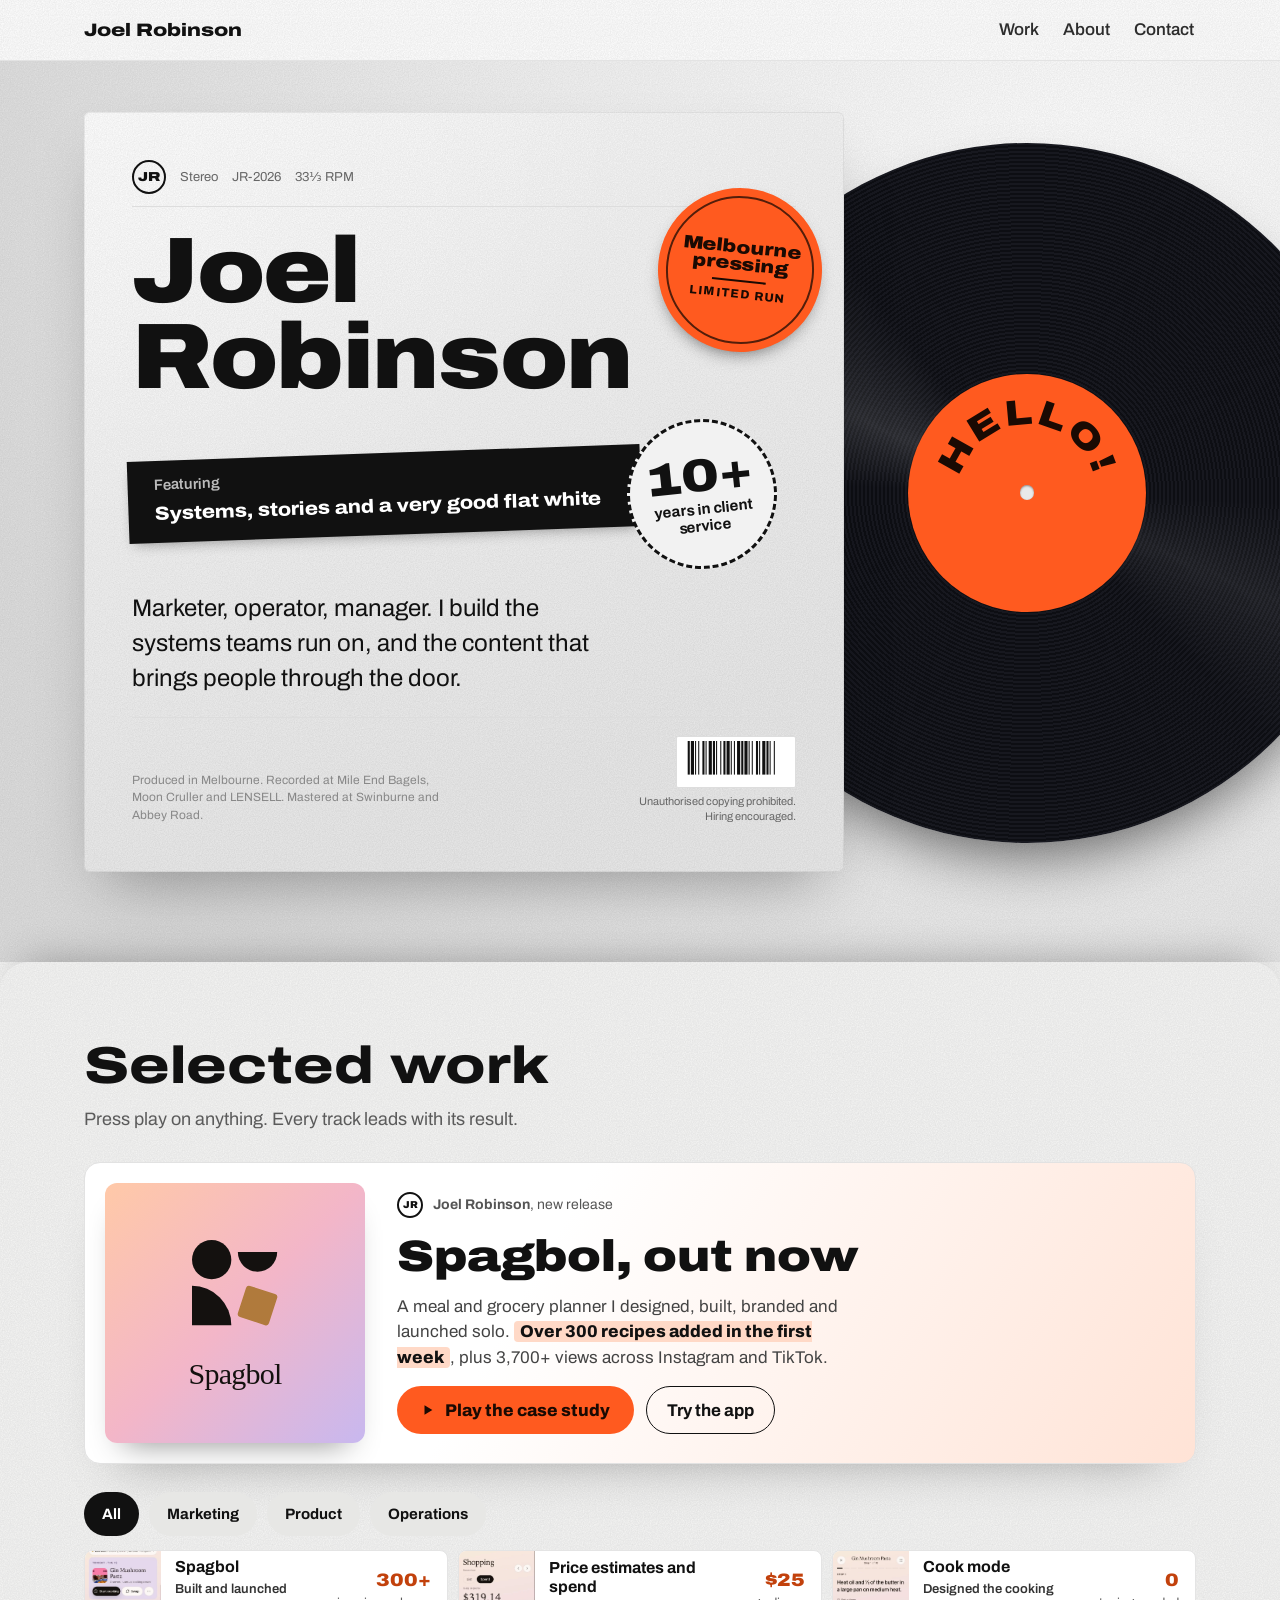
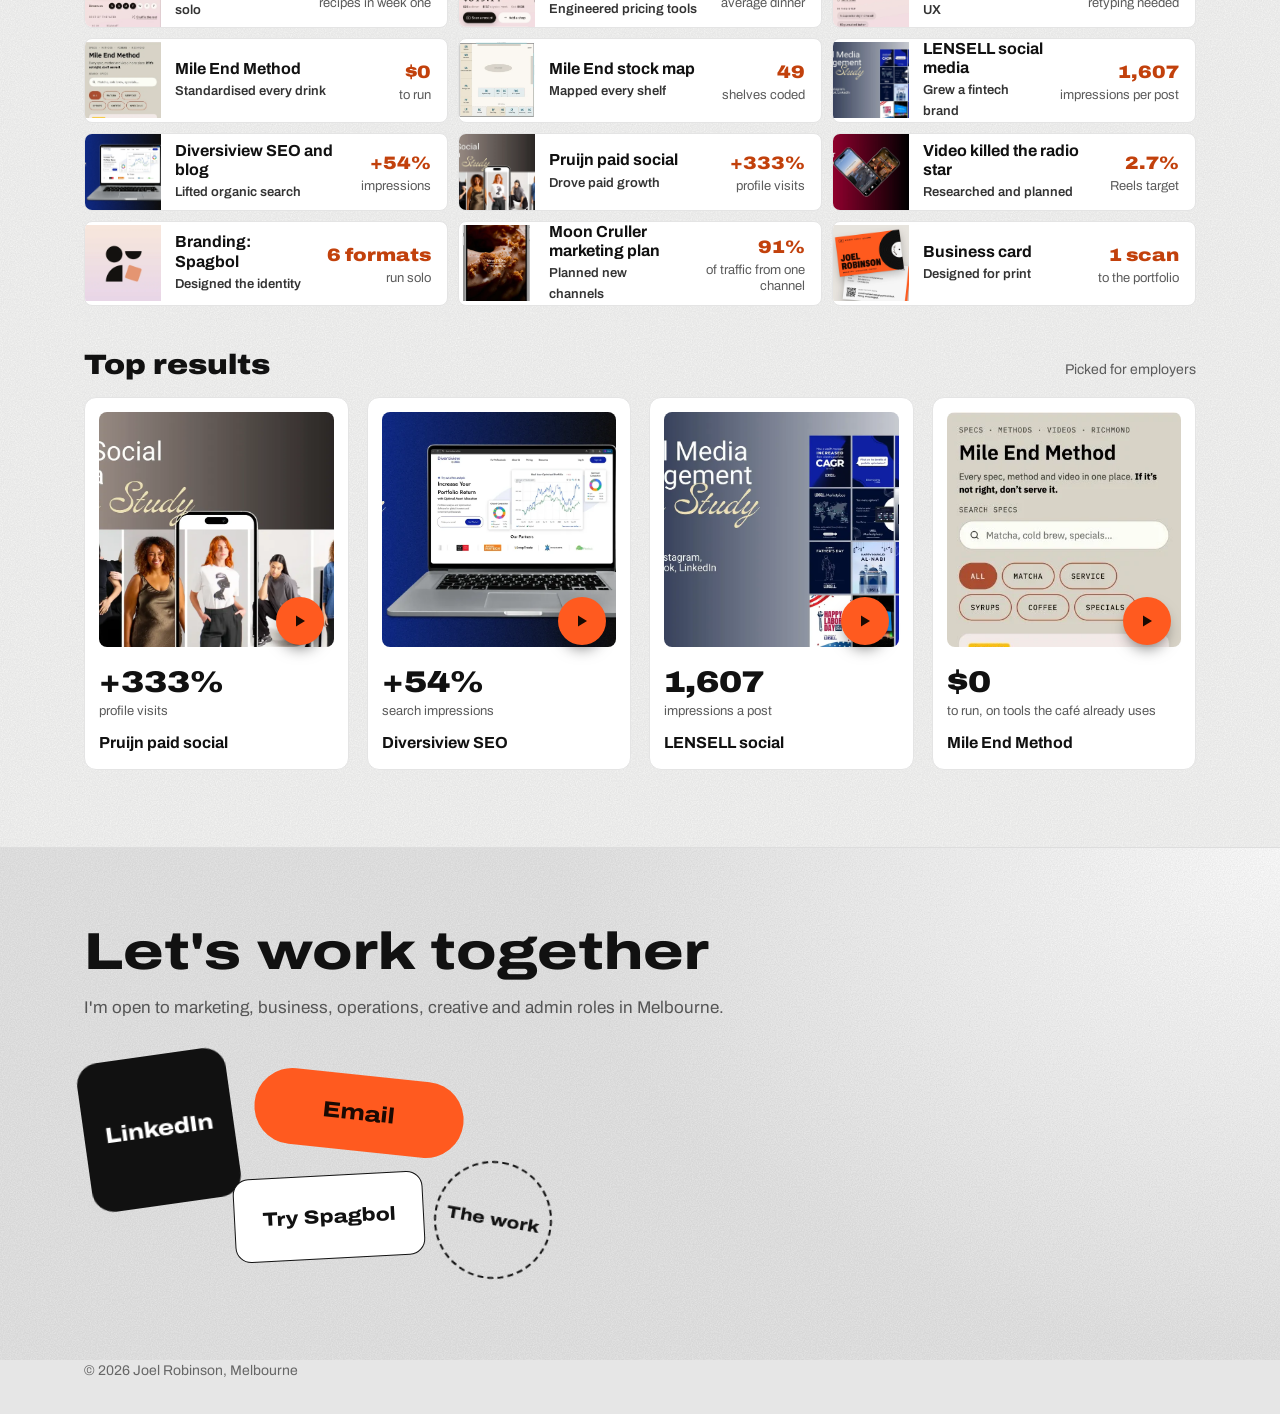
==== index.html @ 057404c8 "Business card: remove LinkedIn from the back Co-Authored-By: Claude Opus 5.5 <noreply@anthropic.com>" ====
<!DOCTYPE html>
<html lang="en-AU">
<head>
<meta charset="utf-8">
<meta name="viewport" content="width=device-width, initial-scale=1">
<link rel="icon" type="image/png" sizes="32x32" href="img/favicon-32.png?v=2">
<link rel="icon" type="image/png" sizes="512x512" href="img/icon-512.png?v=2">
<link rel="apple-touch-icon" href="img/apple-touch-icon.png?v=2">
<title>Joel Robinson — Portfolio</title>
<meta name="description" content="Marketer, operator, manager. I build the systems teams run on, and the content that brings people through the door.">
<meta property="og:type" content="website">
<meta property="og:site_name" content="Joel Robinson">
<meta property="og:title" content="Joel Robinson — Portfolio">
<meta property="og:description" content="Marketer, operator, manager. I build the systems teams run on, and the content that brings people through the door.">
<meta property="og:url" content="https://joel-digital.com/">
<meta property="og:image" content="https://joel-digital.com/img/og.jpg">
<meta property="og:image:width" content="1200">
<meta property="og:image:height" content="630">
<meta property="og:image:alt" content="Joel Robinson record sleeve with an orange HELLO! record sliding out">
<meta name="twitter:card" content="summary_large_image">
<meta name="twitter:image" content="https://joel-digital.com/img/og.jpg">
<link rel="preconnect" href="https://fonts.googleapis.com">
<link rel="preconnect" href="https://fonts.gstatic.com" crossorigin>
<link href="https://fonts.googleapis.com/css2?family=Archivo:wdth,wght@62..125,400..900&family=Gochi+Hand&display=swap" rel="stylesheet">
<link rel="stylesheet" href="style.css">

</head>
<body>

<header class="top"><div class="wrap">
  <a class="mark" href="index.html">Joel Robinson</a>
  <nav aria-label="Pages"><a href="#work">Work</a><a href="about.html">About</a><a href="#contact">Contact</a></nav>
</div></header>

<section class="hero" id="top"><div class="wrap"><div class="stage">
  <div class="record" aria-hidden="true"><div class="label"><svg viewBox="0 0 100 100"><defs><path id="hello-arc" d="M 50,50 m -29,0 a 29,29 0 1,1 58,0 a 29,29 0 1,1 -58,0"/></defs><text><textPath href="#hello-arc" startOffset="25%" text-anchor="middle">HELLO!</textPath></text></svg></div></div>
  <div class="sleeve">
    <div class="cat"><span class="logo">JR</span><span>Stereo</span><span>JR-2026</span><span>33⅓ RPM</span></div>
    <div class="hype" aria-label="Melbourne pressing, limited run"><span class="hype-ring"><b>Melbourne pressing</b><i></i><small>Limited run</small></span></div>
    <h1>Joel<br>Robinson</h1>
    <div class="foot">
      <div class="featrow">
        <div class="feat"><small>Featuring</small>Systems, stories and a very good flat white</div>
        <div class="years"><b>10+</b><small>years in client service</small></div>
      </div>
      <p class="lede">Marketer, operator, manager. I build the systems teams run on, and the content that brings people through the door.</p>
      <p class="hand-tag" aria-hidden="true">Unauthorised copying prohibited. Hiring encouraged.</p>
      <div class="credits">
        <p>Produced in Melbourne. Recorded at Mile End Bagels, Moon Cruller and LENSELL. Mastered at Swinburne and Abbey Road.</p>
        <div class="bc"><svg class="barcode" viewBox="0 0 92 40" aria-hidden="true"></svg><small>Unauthorised copying prohibited.<br>Hiring encouraged.</small></div>
      </div>
    </div>
  </div>
</div></div></section>

<main>
<section class="band" id="work"><div class="wrap">
  <h2>Selected work</h2>
  <p class="sw-sub">Press play on anything. Every track leads with its result.</p>

  <article class="sw-rel">
    <div class="sw-art" role="img" aria-label="Spagbol cover art: the Spagbol logo on a peach to lilac gradient"><svg viewBox="0 0 200 200" aria-hidden="true"><g><circle cx="58" cy="58" r="36" fill="#14110F"/><path d="M 106 44 L 178 44 A 36 36 0 0 1 106 44 Z" fill="#14110F"/><path d="M 22 178 L 22 106 A 72 72 0 0 1 94 178 Z" fill="#14110F"/><rect x="112" y="112" width="60" height="60" rx="6" fill="#B07A3C" transform="rotate(18 142 142)"/></g></svg><span>Spagbol</span></div>
    <div class="sw-relbody">
      <div class="sw-by"><span class="sw-jr">JR</span><span><b>Joel Robinson</b>, new release</span></div>
      <h3>Spagbol, out now</h3>
      <p>A meal and grocery planner I designed, built, branded and launched solo. <mark>Over 300 recipes added in the first week</mark>, plus 3,700+ views across Instagram and TikTok.</p>
      <div class="sw-acts">
        <a class="sw-btn" href="#t-spagbol" data-open="t-spagbol"><svg viewBox="0 0 16 16" aria-hidden="true"><path d="M4 2.5v11l9-5.5z"/></svg>Play the case study</a>
        <a class="sw-btn ghost" href="https://spagbol.app">Try the app</a>
      </div>
    </div>
  </article>
  <article class="nr">
    <a class="nr-hit" href="#t-spagbol" data-open="t-spagbol" aria-label="Open the Spagbol case study"></a>
    <div class="nr-top">
      <div class="nr-art"><svg viewBox="0 0 200 200" aria-hidden="true"><g><circle cx="58" cy="58" r="36" fill="#14110F"/><path d="M 106 44 L 178 44 A 36 36 0 0 1 106 44 Z" fill="#14110F"/><path d="M 22 178 L 22 106 A 72 72 0 0 1 94 178 Z" fill="#14110F"/><rect x="112" y="112" width="60" height="60" rx="6" fill="#B07A3C" transform="rotate(18 142 142)"/></g></svg></div>
      <div class="nr-meta">
        <span class="nr-by"><span class="sw-jr">JR</span>New release · Joel Robinson</span>
        <h3>Spagbol</h3>
        <span class="nr-type">App · Brand · Launch</span>
      </div>
    </div>
    <p class="nr-desc">A meal and grocery planner I designed, built, branded and launched solo.</p>
    <div class="nr-chips"><span><b>300+</b> recipes, week one</span><span><b>3,700+</b> social views</span></div>
    <div class="nr-acts">
      <a class="nr-try" href="https://spagbol.app">Try the app</a>
      <a class="nr-play" href="#t-spagbol" data-open="t-spagbol" aria-label="Play the Spagbol case study"><svg viewBox="0 0 16 16" aria-hidden="true"><path d="M4.5 2.5v11l9-5.5z"/></svg></a>
    </div>
  </article>

  <div class="sw-chips" role="group" aria-label="Filter projects by skill">
    <button type="button" aria-pressed="true" data-f="All">All</button><button type="button" aria-pressed="false" data-f="Marketing">Marketing</button><button type="button" aria-pressed="false" data-f="Product">Product</button><button type="button" aria-pressed="false" data-f="Operations">Operations</button>
  </div>
  <div class="sw-tiles"><a class="sw-tile sw-dupe" href="#t-spagbol" data-open="t-spagbol" data-tags="Product Marketing"><img src="img/spag-plan.webp" alt="" style="object-position:top" loading="lazy"><span class="sw-tt"><b>Spagbol</b><span>Built and launched solo</span></span><span class="sw-tn"><b>300+</b><span>recipes in week one</span></span></a><a class="sw-tile" href="#t-spend" data-open="t-spend" data-tags="Product"><img src="img/spag-spend.webp" alt="" style="object-position:top" loading="lazy"><span class="sw-tt"><b>Price estimates and spend</b><span>Engineered pricing tools</span></span><span class="sw-tn"><b>$25</b><span>average dinner</span></span></a><a class="sw-tile" href="#t-cook" data-open="t-cook" data-tags="Product"><img src="img/spag-cook-step1.webp" alt="" style="object-position:top" loading="lazy"><span class="sw-tt"><b>Cook mode</b><span>Designed the cooking UX</span></span><span class="sw-tn"><b>0</b><span>retyping needed</span></span></a><a class="sw-tile" href="#t-method" data-open="t-method" data-tags="Operations Product"><img src="img/mem-home.webp" alt="" style="object-position:top" loading="lazy"><span class="sw-tt"><b>Mile End Method</b><span>Standardised every drink</span></span><span class="sw-tn"><b>$0</b><span>to run</span></span></a><a class="sw-tile" href="#t-stockmap" data-open="t-stockmap" data-tags="Operations"><img src="img/stockmap-tile.webp" alt="" loading="lazy"><span class="sw-tt"><b>Mile End stock map</b><span>Mapped every shelf</span></span><span class="sw-tn"><b>49</b><span>shelves coded</span></span></a><a class="sw-tile" href="#t-lensell" data-open="t-lensell" data-tags="Marketing"><img src="img/lensell-cover.webp" alt="" style="object-position:center" loading="lazy"><span class="sw-tt"><b>LENSELL social media</b><span>Grew a fintech brand</span></span><span class="sw-tn"><b>1,607</b><span>impressions per post</span></span></a><a class="sw-tile" href="#t-diversiview" data-open="t-diversiview" data-tags="Marketing"><img src="img/diversiview-cover.webp" alt="" style="object-position:right" loading="lazy"><span class="sw-tt"><b>Diversiview SEO and blog</b><span>Lifted organic search</span></span><span class="sw-tn"><b>+54%</b><span>impressions</span></span></a><a class="sw-tile" href="#t-pruijn" data-open="t-pruijn" data-tags="Marketing"><img src="img/pruijn-cover.webp" alt="" style="object-position:center" loading="lazy"><span class="sw-tt"><b>Pruijn paid social</b><span>Drove paid growth</span></span><span class="sw-tn"><b>+333%</b><span>profile visits</span></span></a><a class="sw-tile" href="#t-video" data-open="t-video" data-tags="Marketing"><img src="img/shortform-cover.webp" alt="" style="object-position:right" loading="lazy"><span class="sw-tt"><b>Video killed the radio star</b><span>Researched and planned</span></span><span class="sw-tn"><b>2.7%</b><span>Reels target</span></span></a><a class="sw-tile" href="#t-brand" data-open="t-brand" data-tags="Marketing"><img src="img/spagbol-brand-tile.webp" alt="" loading="lazy"><span class="sw-tt"><b>Branding: Spagbol</b><span>Designed the identity</span></span><span class="sw-tn"><b>6 formats</b><span>run solo</span></span></a><a class="sw-tile" href="#t-moon" data-open="t-moon" data-tags="Marketing"><img src="img/moon-tiktok.webp" alt="" style="object-position:center" loading="lazy"><span class="sw-tt"><b>Moon Cruller marketing plan</b><span>Planned new channels</span></span><span class="sw-tn"><b>91%</b><span>of traffic from one channel</span></span></a><a class="sw-tile" href="#t-card" data-open="t-card" data-tags="Marketing"><img src="img/bizcard-tile.webp" alt="" loading="lazy"><span class="sw-tt"><b>Business card</b><span>Designed for print</span></span><span class="sw-tn"><b>1 scan</b><span>to the portfolio</span></span></a></div>

  <div class="sw-tophead"><h3>Top results</h3><span>Picked for employers</span></div>
  <div class="sw-tops"><a class="sw-top" href="#t-pruijn" data-open="t-pruijn"><span class="sw-cov"><img src="img/pruijn-cover.webp" alt="Pruijn case study cover" style="object-position:center" loading="lazy"><span class="sw-play" aria-hidden="true"><svg viewBox="0 0 16 16"><path d="M4 2.5v11l9-5.5z"/></svg></span></span><b class="sw-big">+333%</b><span class="sw-bl">profile visits</span><b class="sw-tl">Pruijn paid social</b></a><a class="sw-top" href="#t-diversiview" data-open="t-diversiview"><span class="sw-cov"><img src="img/diversiview-cover.webp" alt="Diversiview case study cover" style="object-position:right" loading="lazy"><span class="sw-play" aria-hidden="true"><svg viewBox="0 0 16 16"><path d="M4 2.5v11l9-5.5z"/></svg></span></span><b class="sw-big">+54%</b><span class="sw-bl">search impressions</span><b class="sw-tl">Diversiview SEO</b></a><a class="sw-top" href="#t-lensell" data-open="t-lensell"><span class="sw-cov"><img src="img/lensell-cover.webp" alt="LENSELL case study cover" style="object-position:center" loading="lazy"><span class="sw-play" aria-hidden="true"><svg viewBox="0 0 16 16"><path d="M4 2.5v11l9-5.5z"/></svg></span></span><b class="sw-big">1,607</b><span class="sw-bl">impressions a post</span><b class="sw-tl">LENSELL social</b></a><a class="sw-top" href="#t-method" data-open="t-method"><span class="sw-cov"><img src="img/mem-home.webp" alt="Mile End Method app home" style="object-position:top" loading="lazy"><span class="sw-play" aria-hidden="true"><svg viewBox="0 0 16 16"><path d="M4 2.5v11l9-5.5z"/></svg></span></span><b class="sw-big">$0</b><span class="sw-bl">to run, on tools the café already uses</span><b class="sw-tl">Mile End Method</b></a></div>

    <div class="tl" hidden>
  <div class="sides">
    <div>
      <div class="side-h"><img class="side-art" src="img/side-a.webp" alt="Collage of Spagbol plan, spend and cook mode screens and Mile End Method app" width="600" height="600" loading="lazy"><div><b>Album 1 / Side A</b><span>Built, 5 tracks</span></div></div>

      <details id="t-spagbol">
        <summary><span class="play" aria-hidden="true"><i></i></span><span class="no">A1</span><h3>Spagbol</h3><span class="genre">Product and social</span><span class="tog" aria-hidden="true">+</span><span class="one">Built, branded and launched solo, with over 300 recipes added in the first week</span></summary>
        <div class="body">
          <div class="fig-spag"><svg viewBox="0 0 200 200" class="spmark" aria-hidden="true"><defs><filter id="spg" x="-10%" y="-10%" width="120%" height="120%"><feTurbulence type="fractalNoise" baseFrequency="0.85" numOctaves="2" seed="3" result="n"/><feDisplacementMap in="SourceGraphic" in2="n" scale="4"/></filter></defs><g filter="url(#spg)"><circle cx="58" cy="58" r="36" fill="#14110F"/><path d="M 106 44 L 178 44 A 36 36 0 0 1 106 44 Z" fill="#14110F"/><path d="M 22 178 L 22 106 A 72 72 0 0 1 94 178 Z" fill="#14110F"/><rect x="112" y="112" width="60" height="60" rx="6" fill="#B07A3C" transform="rotate(18 142 142)"/></g></svg><div><b>Spagbol</b><span>Your greatest hits, on rotation.</span></div></div>
          <ul class="tags"><li>Product</li><li>Brand</li><li>Build</li><li>Social</li><li>Launch marketing</li></ul>
          <p>Every week starts with the same question: what are we eating, and what do we need to buy? Most meal apps answer with AI recipes nobody in the house has cooked. Spagbol starts from the dinners a household already loves, plans the week from them and writes one shopping list. I designed, built, branded and launched it on my own.</p>

          <h4>The product</h4>
          <div class="shots">
            <img src="img/spag-plan.webp" alt="Spagbol plan screen showing tonight's dinner, a dinners-on day strip and the rest of the week" loading="lazy" width="390" height="844">
            <img src="img/spag-list.webp" alt="Spagbol shopping list sorted by Woolworths aisles with an estimated shop total" loading="lazy" width="390" height="844">
            <img src="img/spag-recipes.webp" alt="Spagbol recipe library with search, filters and dietary labels" loading="lazy" width="390" height="844">
          </div>
          <p class="cap">Screens from the live app in light mode: my own household's week. Swipe for more on a phone.</p>
          <ul>
            <li>Plans 1–7 dinners in one tap: skips recent meals, respects how long you have to cook and favours meals that share ingredients</li>
            <li>One merged shopping list ("2 cloves garlic" plus "3 cloves garlic" becomes 5), sorted by supermarket aisle with an estimated total</li>
            <li>Brings in recipes from TikTok, Instagram and Facebook links, recipe sites, Notion or a pasted note</li>
            <li>Households share recipes, plans and a live list, so everyone sees each other's ticks in the shop</li>
            <li>Pantry, use-soon food and leftovers built in</li>
            <li>Works offline in the supermarket, with no tracking in the app</li>
          </ul>

          <h4>The brand</h4>
          <p>The idea is a household's greatest hits on rotation, positioned against AI recipe apps. I built the identity around it: a block-print mark of shuffled pieces, a sunrise gradient with sharp black and cream buttons, and a voice that sounds like the household talking ("Same again this week?").</p>

          <h4>Social and launch</h4>
          <div class="sstats">
            <div><b>3,116</b><span>Instagram views in 30 days, from 776 viewers</span></div>
            <div><b>30%</b><span>of profile visitors click the bio link</span></div>
            <div><b>50%</b><span>of site visitors sign up</span></div>
            <div><b>595</b><span>TikTok views from 5 videos</span></div>
          </div>
          <p class="cap">Instagram figures for the 30 days to 18 November 2026: 1.4K views on Reels, 1.3K on posts and 432 on Stories. TikTok figures from 19 November 2026.</p>
          <p>Nearly a third of people who visit the profile go on to click the bio link, which shows strong intent and a call to action that works. Half of those visitors then sign up.</p>
          <div class="social">
            <img src="img/spag-ig-grid.webp" alt="Grid of Spagbol Instagram posts: Dinner's on Spagbol, Cook mode, Thursday 5pm, Snap it, Leftovers, Households, Add to home screen, How it works and Same again this week" loading="lazy" width="622" height="764">
            <div>
              <p>The content runs on four pillars:</p>
              <ul>
                <li><b>Relatable hooks:</b> the 5pm "what's for dinner?" moment</li>
                <li><b>How it works:</b> your recipes, your rotation, and households planning together</li>
                <li><b>Feature drops:</b> cook mode, leftovers and recipe scanning, now testing</li>
                <li><b>How to:</b> adding Spagbol to your home screen while the iOS app is in review</li>
              </ul>
              <p><b>What I learned:</b> the relatable hook, "Thursday, 5pm.", got about 4.5 times the views of the feature demos. The lesson: lead with the problem, then show the feature.</p>
            </div>
          </div>

          <h4>Where it's at</h4>
          <ul>
            <li>Live testing with real households since 5 November 2026</li>
            <li>The iOS app is in App Store review; until then, people add the web app to their home screen from Safari</li>
          </ul>
          <div class="btns">
            <a class="btn" href="https://spagbol.app">Visit spagbol.app</a>
            <a class="btn ghost" href="https://www.instagram.com/spagbol.app/">Instagram</a>
            <a class="btn ghost" href="https://www.tiktok.com/@spagbol.app">TikTok</a>
          </div>
        </div>
      </details>

      <details id="t-spend">
        <summary><span class="play" aria-hidden="true"><i></i></span><span class="no">A2</span><h3>Spagbol: price estimates and spend</h3><span class="genre">Pricing and data</span><span class="tog" aria-hidden="true">+</span><span class="one">Turns scanned receipts into a shop estimate, a spend tracker and price tags</span></summary>
        <div class="body">
          <div class="shots two">
            <img src="img/spag-list.webp" alt="Spagbol shopping list showing an estimated shop total and a price on each item" loading="lazy" width="390" height="844">
            <img src="img/spag-spend.webp" alt="Spagbol spend tab showing this month's spend, cost per dinner, a week-by-week chart and spend by store" loading="lazy" width="390" height="844">
          </div>
          <p class="cap">The shopping list's estimate and the Spend tab, from my own household's shops.</p>
          <ul class="tags"><li>Pricing</li><li>Data</li><li>Product</li></ul>
          <p>A week of dinners has a price, and most meal planners ignore it. Spagbol shows it before the shop, with an estimate on the list, and after it, with a record of what was spent and where.</p>
          <h4>What I built</h4>
          <ul>
            <li>A price on every shopping-list line and an estimated total for the shop</li>
            <li>Receipt scanning that runs on the phone: it checks the photo is sharp, crops to the receipt, straightens it, evens out faded ink and joins long receipts taken in up to 4 photos</li>
            <li>Shorthand like "GRK YGHRT" or "MSHRM CUPS" expanded and matched to real foods, and each household's corrections remembered for next time</li>
            <li>A Spend tab with cost per dinner, a typical week, week-by-week spend and spend by store</li>
            <li>Price tags pooled across households as one typical price per food, store and week, so nobody's own shopping is shown to anyone else: <b>Lowest in N weeks</b>, <b>Stock up</b> at 30% or more under usual, and <b>Usually cheaper</b> elsewhere</li>
          </ul>
          <h4>Why it matters</h4>
          <p>It ties the app to the weekly grocery budget, which gives people a reason to open it every week, and it builds a price dataset that grows with every receipt scanned.</p>
        </div>
      </details>

      <details id="t-cook">
        <summary><span class="play" aria-hidden="true"><i></i></span><span class="no">A3</span><h3>Spagbol: cook mode</h3><span class="genre">UX</span><span class="tog" aria-hidden="true">+</span><span class="one">Any saved recipe becomes one step at a time, with timers read straight from the method</span></summary>
        <div class="body">
          <div class="shots">
            <img src="img/spag-cook-ready.webp" alt="Cook mode before-you-start checklist with a serves control" loading="lazy" width="390" height="844">
            <img src="img/spag-cook-step1.webp" alt="Cook mode step 1 with only that step's ingredients and an up next preview" loading="lazy" width="390" height="844">
            <img src="img/spag-cook-step3.webp" alt="Cook mode step 3 with a progress bar across the top" loading="lazy" width="390" height="844">
          </div>
          <p class="cap">Cook mode in light mode, on a recipe from my own collection.</p>
          <ul class="tags"><li>UX design</li><li>Content design</li><li>Product</li></ul>
          <p>Recipes saved from social media are written as captions, not methods. Cook mode turns any of them into a calm, one-step-at-a-time screen you can follow with messy hands.</p>
          <h4>What I built</h4>
          <ul>
            <li>A "Before you start" checklist, scaled to however many you're feeding</li>
            <li>One step at a time, showing only the ingredients that step uses, with what's up next</li>
            <li>Timers read straight from the words: "simmer 10–15 mins" starts a 10-minute timer, and timers keep running between steps</li>
            <li>Long social captions broken into steps at sentences and words like "then" and "meanwhile", so every existing recipe works</li>
            <li>The screen stays awake while you cook</li>
          </ul>
          <h4>On social</h4>
          <p>Cook mode launched as a feature-drop Reel on Instagram ("Cook mode: your greatest hits, one step at a time"), which reached 169 views.</p>
        </div>
      </details>

      <details id="t-method">
        <summary><span class="play" aria-hidden="true"><i></i></span><span class="no">A4</span><h3>Mile End Method</h3><span class="genre">Operations</span><span class="tog" aria-hidden="true">+</span><span class="one">Specs, methods and training videos in one place, so every drink is made the same way</span></summary>
        <div class="body">
          <div class="shots">
            <img src="img/mem-home.webp" alt="Mile End Method home screen with search, category filters and a changed-method banner" loading="lazy" width="390" height="844">
            <img src="img/mem-spec.webp" alt="Matcha syrup spec sheet with quick facts, what changed and a health and safety checklist" loading="lazy" width="390" height="844">
            <img src="img/mem-service.webp" alt="Steps of service screen with speed targets and numbered service steps" loading="lazy" width="390" height="844">
          </div>
          <p class="cap">Screens from the working prototype. Quantities and targets are blurred.</p>
          <ul class="tags"><li>Operations</li><li>UX and visual design</li><li>Content design</li><li>Prototyping</li><li>Video</li></ul>
          <p>At Mile End Bagels the same drink could come out differently depending on who made it. Prep methods lived in people's heads, group chats and printed sheets that went out of date, and training meant pulling a supervisor off the floor. I designed and built one place for every prep spec, method and training video.</p>
          <h4>What I did</h4>
          <ul>
            <li>Started from the store's own standards: steps of service, speed targets and prep lists, with stock map codes so every spec points to a real shelf</li>
            <li>Built a brand system for training material from Mile End's staff documents: colours, type, numbered step boxes and key-rule banners</li>
            <li>Designed for one hand at the bench, with big tap targets, a tick box on every step and measurements in bold so they read at a glance</li>
            <li>Piloted with matcha syrup: rewrote it into eight one-action steps with safety checks, and filmed a training video that matches the spec step for step</li>
            <li>Built it on tools the business already uses: specs live in a Google Sheet and Google Apps Script serves the app, so managers can update a spec without touching code</li>
          </ul>
          <h4>The key decision</h4>
          <p>Publishing a change is tied to sign-off. A new version can't go live without a plain-English note on what changed, and it resets sign-off, so managers can see exactly who still needs to re-read it.</p>
          <h4>Where it's at</h4>
          <ul>
            <li>Working prototype end to end, built to demo to operations and ownership</li>
            <li>Two specs live and five drafted</li>
            <li>Next: more syrups, cold brew and weekly specials, QR codes on cupboards and fridges, and rollout to other stores if the Richmond pilot works</li>
          </ul>
        </div>
      </details>
      <details id="t-stockmap">
        <summary><span class="play" aria-hidden="true"><i></i></span><span class="no">A5</span><h3>Mile End stock map</h3><span class="genre">Operations</span><span class="tog" aria-hidden="true">+</span><span class="one">A store-wide map of every shelf, so the team counts before they order</span></summary>
        <div class="body">
          <img class="cover" src="img/stockmap-print.webp" alt="Printed A3 stock map of Mile End Bagels Richmond, with coded storage zones" loading="lazy" width="1400" height="990">
          <p class="cap">The printed A3 map that hangs in store. The QR code links to the searchable version and is blurred here.</p>
          <ul class="tags"><li>Operations</li><li>Cost control</li><li>Process design</li><li>Training</li></ul>
          <p>Stock at Mile End Richmond lived in more than one place: a back-of-house store, a fridge and a service cupboard behind the counter. Nobody could see it all at once, so the same items kept being ordered while there was plenty already in the building, and new starters spent shifts hunting for things.</p>
          <h4>What I did</h4>
          <ul>
            <li>Sketched the store by hand, then turned it into a clean floor plan with 16 zones, from the mop room to the coffee fridge</li>
            <li>Gave every shelf a short code, 49 in all, printed on a label on the shelf itself, so the map and the store match</li>
            <li>Built a searchable phone version, linked by a QR code on the printed map: type "oat milk" and it shows every spot it lives in, with photos</li>
            <li>Added a "Count before you order" panel listing the items that get over-ordered most, and every place to check first</li>
            <li>Set simple rules for the team: find it, count it, then order it, and put new deliveries behind older stock</li>
          </ul>
          <div class="shots two">
            <img src="img/stockmap-sketch.webp" alt="Hand-drawn sketch of the store layout with storage areas labelled" loading="lazy" width="1000" height="750" style="object-fit:cover;aspect-ratio:4/3">
            <img src="img/stockmap-phone.webp" alt="The phone version of the stock map with search and the floor plan" loading="lazy" width="390" height="800" style="object-fit:cover;object-position:top;aspect-ratio:4/3">
          </div>
          <p class="cap">From the first sketch to the phone version staff search on shift.</p>
          <h4>Why it matters</h4>
          <p>It cuts double-ordering at the source, makes counts quicker and gives new starters one place to learn the store. It sits alongside Mile End Method as part of the same system: one tool for how things are made, one for where everything lives.</p>
        </div>
      </details>

    </div>

    <div>
      <div class="side-h"><img class="side-art" src="img/side-b.webp" alt="Collage of the LENSELL, Diversiview, Pruijn and short-form video case study covers" width="600" height="600" loading="lazy"><div><b>Album 1 / Side B</b><span>Marketing, 7 tracks</span></div></div>

      <details id="t-lensell">
        <summary><span class="play" aria-hidden="true"><i></i></span><span class="no">B1</span><h3>LENSELL social media</h3><span class="genre">Social</span><span class="tog" aria-hidden="true">+</span><span class="one">Grew a niche fintech brand across four channels, up to 1,607 impressions a post</span></summary>
        <div class="body">
          <img class="cover" src="img/lensell-cover.webp" alt="LENSELL social media case study cover with post examples" loading="lazy" width="1200" height="675">
          <ul class="tags"><li>Social strategy</li><li>Account management</li><li>Content</li></ul>
          <p>LENSELL, an investment analytics brand, wanted more awareness, more community engagement and more traffic to its blogs and product pages, in a niche financial space that is hard to grow.</p>
          <h4>What I did</h4><ul><li>Ran a multi-channel plan across LinkedIn, Instagram, Facebook and X, posting twice a week on every channel</li><li>Repurposed pillar blog content into carousels, stories, threads and infographics, each in that channel's voice</li><li>Used Google Search Console trends to choose topics that would land on social</li><li>Engaged fintech communities and collaborated with industry voices to drive discussion and shares</li></ul><h4>Results</h4><ul><li>Promoted blog posts reached up to 1,607 impressions each for core education topics</li><li>More shares and interactions, with readers moving from social posts into deeper site content</li><li>Better average position and click-through rate for posts linked to blogs and website calls to action</li></ul>
        </div>
      </details>
      <details id="t-diversiview">
        <summary><span class="play" aria-hidden="true"><i></i></span><span class="no">B2</span><h3>Diversiview SEO and blog</h3><span class="genre">SEO</span><span class="tog" aria-hidden="true">+</span><span class="one">Impressions up 54% and clicks up 19% in three months from SEO and blogs</span></summary>
        <div class="body">
          <img class="cover" src="img/diversiview-cover.webp" alt="Diversiview SEO and blog case study cover showing the website on a laptop" loading="lazy" width="1200" height="675">
          <ul class="tags"><li>SEO</li><li>Blog content</li><li>Analytics</li></ul>
          <p>Diversiview had little organic traffic for high-value investment keywords, which limited its reach to investors looking for portfolio optimisation tools.</p>
          <h4>What I did</h4><ul><li>Researched high-intent keywords such as portfolio optimisation tool, efficient frontier and asset allocation</li><li>Published educational articles two to four times a month, on topics such as backtesting and tool comparisons</li><li>Optimised existing pages and meta tags, tracking the work in Google Search Console and SEMrush</li><li>Built pillar content to lift click-through on high-impression, low-click terms</li></ul><h4>Results in three months</h4><ul><li>Clicks up 19%, from 452 to 536</li><li>Impressions up 54%, from 107K to 165K</li><li>Average position improved from 29.4 to 23.9</li><li>Branded keywords held top-five positions for 12 months</li></ul><img class="cover" src="img/diversiview-results.webp" alt="Search Console chart of clicks and impressions rising over 90 days" loading="lazy" width="1094" height="480">
        </div>
      </details>
      <details id="t-pruijn">
        <summary><span class="play" aria-hidden="true"><i></i></span><span class="no">B3</span><h3>Pruijn paid social</h3><span class="genre">Paid social</span><span class="tog" aria-hidden="true">+</span><span class="one">Profile visits up 333% and followers up 203% on a limited ad budget</span></summary>
        <div class="body">
          <img class="cover" src="img/pruijn-cover.webp" alt="Pruijn paid social case study cover with campaign product photos" loading="lazy" width="1200" height="675">
          <ul class="tags"><li>Paid social</li><li>Meta ads</li><li>Video</li></ul>
          <p>Pruijn, a contemporary fashion brand, wanted more profile visits, followers and engagement from a limited ad budget.</p>
          <h4>What I did</h4><ul><li>Launched four Meta campaigns: two multi-product, two built on user-generated content</li><li>A/B tested eight images and used influencer Reels as ad creative</li><li>Watched CPC and CTR closely to push budget to the best performers</li><li>Kept an organic calendar of Reels and TikToks running alongside, with giveaways to grow email sign-ups</li></ul><h4>Results</h4><ul><li>Profile visits up 333%, to 564</li><li>New followers up 203%</li><li>3.22% click-through rate, above industry average</li><li>1,402 content interactions, including 110 shares</li><li>Average CPC of $1.06 and CPM of $23.79</li></ul><img class="cover" src="img/pruijn-ads.webp" alt="Examples of Pruijn Meta ad creative" loading="lazy" width="1200" height="375">
        </div>
      </details>
      <details id="t-video">
        <summary><span class="play" aria-hidden="true"><i></i></span><span class="no">B4</span><h3>Video killed the radio star</h3><span class="genre">Research</span><span class="tog" aria-hidden="true">+</span><span class="one">A Reels and TikTok planning guide, checked against the latest 2026 benchmarks</span></summary>
        <div class="body">
          <img class="cover" src="img/shortform-cover.webp" alt="Short-form video case study cover" loading="lazy" width="1200" height="675">
          <ul class="tags"><li>Research</li><li>Planning</li><li>Short-form video</li></ul>
          <p>A planning guide for Reels and TikTok that sets realistic targets before a single video is shot. I first wrote it in September 2025 and updated it in November 2026 against the latest published benchmarks.</p>
          <h4>The numbers that matter (checked November 2026)</h4>
          <table class="bench stack">
            <thead><tr><th>Metric</th><th>Benchmark</th><th>Source</th></tr></thead>
            <tbody>
              <tr><td>Australians on social media</td><td>22.6M, 82.8% of the population (Oct 2026)</td><td><a href="https://datareportal.com/reports/digital-2027-australia">DataReportal</a></td></tr>
              <tr><td>Reels engagement, by views</td><td>2.7%, nearly double carousels (Jul–Dec 2025, 3,363 brands)</td><td><a href="https://pages.dashsocial.com/hubfs/social-media-benchmark/2026/H1/instagram.pdf">Dash Social</a></td></tr>
              <tr><td>Instagram engagement, by followers</td><td>Carousels 0.55%, Reels 0.52%, images 0.37% (2025)</td><td><a href="https://www.socialinsider.io/blog/instagram-reels-benchmarks/">Socialinsider</a></td></tr>
              <tr><td>TikTok conversion ads</td><td>0.61% CTR, 1.92% conversion rate, $4.80 CPM</td><td><a href="https://lebesgue.io/tiktok-ads/tiktok-ads-benchmarks">Lebesgue</a></td></tr>
              <tr><td>Consumer preference</td><td>63% would most like to learn about a product from a short video</td><td><a href="https://wyzowl.com/video-marketing-statistics/">Wyzowl 2026</a></td></tr>
            </tbody>
          </table>
          <h4>What it tells a brand</h4>
          <ul>
            <li>Reels win on reach and views, but per follower, carousels now edge them. Run both, and judge each against its own benchmark.</li>
            <li>TikTok click-through has dropped while conversion rate has risen, so judge campaigns on what happens after the click, not clicks alone.</li>
          </ul>
          <h4>Targets I'd set</h4>
          <ul>
            <li>Reels: 2.7% or better engagement by views, with carousels tested alongside</li>
            <li>TikTok: 0.6% CTR or better at a CPM near $5, and a conversion rate around 2%</li>
            <li>Product-led stories of 15–60 seconds with a fast hook, A/B testing UGC against multi-product scenes, as in the Pruijn campaign</li>
          </ul>
          </div>
      </details>
      <details id="t-brand">
        <summary><span class="play" aria-hidden="true"><i></i></span><span class="no">B5</span><h3>Branding: Spagbol</h3><span class="genre">Brand</span><span class="tog" aria-hidden="true">+</span><span class="one">A complete v1 brand, from strategy to a social system one person can run</span></summary>
        <div class="body">
          <div class="sb-board">
            <div class="sb-hero"><div class="sb-logo" role="img" aria-label="Spagbol logo"><svg viewBox="0 0 200 200" aria-hidden="true"><defs><filter id="sbg" x="-10%" y="-10%" width="120%" height="120%"><feTurbulence type="fractalNoise" baseFrequency="0.85" numOctaves="2" seed="3" result="n"/><feDisplacementMap in="SourceGraphic" in2="n" scale="4"/></filter></defs><g filter="url(#sbg)"><circle cx="58" cy="58" r="36" fill="#14110F"/><path d="M 106 44 L 178 44 A 36 36 0 0 1 106 44 Z" fill="#14110F"/><path d="M 22 178 L 22 106 A 72 72 0 0 1 94 178 Z" fill="#14110F"/><rect x="112" y="112" width="60" height="60" rx="6" fill="#E39572" transform="rotate(18 142 142)"/></g></svg><span>Spagbol</span></div><p>Your recipes. Your week. Sorted.</p></div>
            <div class="sb-row"><div class="sb-sw"><span style="background:#120C0E"></span><b>Plum</b><small>#120C0E · bg</small></div><div class="sb-sw"><span style="background:#4A2430"></span><b>Plum glow</b><small>#4A2430 · sky</small></div><div class="sb-sw"><span style="background:#F6E7E1"></span><b>Blush</b><small>#F6E7E1 · light bg</small></div><div class="sb-sw"><span style="background:#F0B9A0"></span><b>Peach</b><small>#F0B9A0 · logo, active</small></div></div>
            <div class="sb-type"><div><span class="sb-serif">Aa</span><b>Iowan Old Style</b><small>Headlines, wordmark, the letter on each recipe tile</small></div><div><span class="sb-sans">Aa</span><b>System sans</b><small>Body copy, buttons and labels</small></div><div class="sb-tiles"><span class="sb-tile" style="background:#EFDCCF;color:#7B5A44">C<small>Clay</small></span><span class="sb-tile" style="background:#E3E3D3;color:#5F6448">O<small>Olive</small></span><span class="sb-tile" style="background:#EFD6D6;color:#8A4F55">R<small>Rose</small></span><span class="sb-tile" style="background:#DCDDE8;color:#4F5A7C">S<small>Slate</small></span><span class="sb-tile" style="background:#F0E0C6;color:#84682F">M<small>Mustard</small></span><span class="sb-tile" style="background:#E4D9EC;color:#6A527C">L<small>Lilac</small></span></div></div>
          </div>
          <p class="cap">Built from Spagbol's own design tokens: the same colours and type the app uses.</p>
          <ul class="tags"><li>Brand strategy</li><li>Identity design</li><li>Voice and copy</li><li>Social system</li></ul>
          <dl class="sb-meta"><div><dt>Role</dt><dd>Founder, brand and content designer</dd></div><div><dt>Scope</dt><dd>Positioning, voice, logo, colour, type, icons, social templates</dd></div><div><dt>Deliverables</dt><dd>Brand guidelines v1, design tokens, app icon and launch animation, posts, carousels, Reels and stories</dd></div></dl>
          <h4>The challenge</h4>
          <p>Every house has the same nightly standoff: “What do you feel like?” “Dunno, what do you feel like?” Most meal apps answer with their own recipes, stock photography, ads and subscriptions. Spagbol plans the week from the dinners a household already cooks, so the brand had to feel personal rather than prescriptive, calm rather than aspirational, and clearly made by a real person in Melbourne.</p>
          <h4>Strategy</h4>
          <p>One idea: <b>your greatest hits, on rotation.</b> The name itself is the dinner every Aussie house has on repeat.</p>
          <ul><li><b>Positioning:</b> for busy Australian households who cook from their own favourites, Spagbol turns those recipes into a week of dinners, a shopping list sorted by aisle and a running pantry, with real costs from their own receipts.</li><li><b>Public line:</b> “Your recipes. Your week. Sorted.”</li></ul>
          <table class="bench stack"><thead><tr><th>Voice principle</th><th>Example</th></tr></thead><tbody><tr><td>Warm, short, a bit Australian. Never punny for its own sake.</td><td>“Same again this week?”</td></tr><tr><td>Your recipes, not ours. Never an AI chef.</td><td>“Your greatest hits, on rotation.”</td></tr><tr><td>Plain labels, sentence case.</td><td>“Build shopping list · Use soon”</td></tr><tr><td>Aim for relief and a small win.</td><td>“Sorted for the week.”</td></tr></tbody></table>
          <h4>Identity</h4>
          <ul>
            <li><b>Logo:</b> four block-printed shapes stand for a collection of favourites. The turned peach square is the one that just came up in the shuffle. In the launch animation a dot springs open into the shapes, which swap places and fold back.</li>
            <li><b>Colour:</b> dark plum by default, with a plum glow from the top and cream text. Peach is kept for the logo and active states, and six muted tints give each recipe tile its own colour.</li>
            <li><b>Type:</b> Iowan Old Style for feeling, the system sans for the work.</li>
            <li><b>Icons and layout:</b> 22 icons drawn from the logo's shapes, a 4/8/16/24/40 spacing scale and 20px corners, all shipped as tokens that match the app's own code.</li>
          </ul>
          <h4>Brand in use</h4>
          <img class="cover" src="img/spag-ig-grid.webp" alt="Spagbol Instagram grid alternating dark and light posts" loading="lazy" width="622" height="764" style="max-width:420px">
          <table class="bench stack"><thead><tr><th>Format</th><th>What it does</th><th>Example</th></tr></thead><tbody><tr><td>Launch set (3 posts)</td><td>Hook, how it works, invite</td><td>“Same again this week? → Your recipes. Your rotation. → Dinner, sorted.”</td></tr><tr><td>Feature carousels (5 slides)</td><td>One feature per slide, with a real app screen</td><td>“Already got it? Skip it. No more fourth jar of cumin.”</td></tr><tr><td>Share-and-tag carousel</td><td>Relatable household types, built for comments</td><td>“Every house has these 5 people at dinner time.”</td></tr><tr><td>Joke-data infographics</td><td>The 5pm problem as charts</td><td>“Hunger vs. ability to decide.”</td></tr><tr><td>Reels (9:16)</td><td>Problem, turn, product, payoff</td><td>“Ten minutes on Sunday. Week sorted.”</td></tr><tr><td>Interactive stories</td><td>Polls, quizzes and sliders on food waste and top-up shops</td><td>“We bin twice what we think.”</td></tr></tbody></table>
          <p>House rules: every screen shown is a real app screen, food photos are only our own dinners, and headlines never use exclamation marks.</p>
          <h4>What I learnt</h4>
          <ul>
            <li>Building the brand from the app's own stylesheet kept the posts, guidelines and product in sync. One colour change updates them all.</li>
            <li>Holding the line matters. Early Reels used heavy black kinetic type that drifted off-brand, so I rebuilt the format around the serif.</li>
            <li>Relatable beats promotional. Polls and “tag the one you live with” gave the brand more personality than feature posts did.</li>
          </ul>
        </div>
      </details>
      <details id="t-moon">
        <summary><span class="play" aria-hidden="true"><i></i></span><span class="no">B6</span><h3>Moon Cruller digital marketing plan</h3><span class="genre">Strategy</span><span class="tog" aria-hidden="true">+</span><span class="one">91% of Moon's social traffic came from Instagram alone, so I planned how to reach new audiences on TikTok, Facebook and email</span></summary>
        <div class="body">
          <ul class="tags"><li>Marketing strategy</li><li>Research</li><li>Social</li><li>Email</li></ul>
          <p>Moon Cruller, Lune's sister business in Fitzroy, sells crullers and coffee. It had a strong Instagram following and a website built for pre-orders, but almost every social visit to the site came from Instagram, mostly through the Linktree in its bio. Its other channels barely reached anyone. I wrote a digital marketing plan to expand Moon into more channels, reach new customers and build its email list, as part of my Bachelor of Business (Marketing) at Swinburne.</p>
          <div class="sstats">
            <div><b>91%</b><span>of social visits to the website came from Instagram</span></div>
            <div><b>1</b><span>website visit from TikTok in the same quarter</span></div>
            <div><b>24.2K</b><span>Instagram followers, Moon's strongest channel</span></div>
            <div><b>0</b><span>email sign-up forms, despite regular newsletters</span></div>
          </div>
          <p class="cap">Website traffic from social, Q1 2023 (Squarespace analytics): 890 visits from Instagram, 869 of them through the Linktree in its bio; 83 from Facebook; 1 from TikTok.</p>
          <h4>What I did</h4><ul><li>Researched the market with IBISWorld and ABS data: demand was growing, but inflation was 7.8% and dairy costs were up 14.5%</li><li>Benchmarked two rivals, Dröm and Shortstop, and found that video posts and replying to comments drove the most engagement</li><li>Audited Moon's website, socials and Google reviews, and ran PESTLE and SWOT analyses</li><li>Segmented customers by what they buy for: to share on social, out of loyalty, or for a deal on 4 and 6 packs</li><li>Set three SMART objectives mapped to the AIDA model, each with weekly tasks, a budget and one KPI to track</li><li>Mocked up TikTok concepts in CapCut: product close-ups and memes that play on Moon's sense of humour</li></ul>
          <h4>The plan</h4>
          <table class="bench stack">
            <thead><tr><th>Objective</th><th>Tactic</th><th>Target</th><th>Budget</th></tr></thead>
            <tbody>
              <tr><td>Reach new audiences with video</td><td>2–3 short videos a week, shared across TikTok, Reels and Facebook, with the Linktree on every profile</td><td>Click-through up 5% (+42 clicks) in 60 days</td><td>~$60 a week</td></tr>
              <tr><td>Build engagement on TikTok</td><td>Trend-led product videos and video replies to comments</td><td>Likes up 25% (+17) in 30 days</td><td>~$180 a week</td></tr>
              <tr><td>Grow the email list</td><td>A website sign-up, a welcome email with a free cruller or coffee, and monthly flavour previews</td><td>Subscribers up 5% (+150) in 60 days</td><td>~$120 a month</td></tr>
            </tbody>
          </table>
          <img class="cover" src="img/moon-tiktok.webp" alt="TikTok concept mock-up: a close-up of a glazed cruller tagged Moon Cruller, 50 Rose St" loading="lazy" width="500" height="888" style="max-width:280px">
          <p class="cap">One of my TikTok concepts, made in CapCut.</p>
          <h4>What I took from it</h4>
          <ul>
            <li>One strong channel is also a risk. With nearly all traffic coming from Instagram, the plan reused each video across more platforms, so new audiences could find Moon without extra production time.</li>
            <li>Every objective needs one number the team can check itself, in Linktree, TikTok analytics or Squarespace. If a KPI misses, check the measure before blaming the tactic.</li>
          </ul>
        </div>
      </details>
      <details id="t-card">
        <summary><span class="play" aria-hidden="true"><i></i></span><span class="no">B7</span><h3>Business card: Side A, Side B</h3><span class="genre">Print</span><span class="tog" aria-hidden="true">+</span><span class="one">A two-sided card that takes my portfolio's record-sleeve look into print, with a QR code that plays Side A: this site</span></summary>
        <div class="body">
          <img class="cover" src="img/bizcard-cover.webp" alt="Both sides of the business card: an orange sleeve with a black record reading HELLO!, and a light back with contact details and a QR code" loading="lazy" width="1600" height="900">
          <ul class="tags"><li>Brand</li><li>Print design</li><li>Copywriting</li></ul>
          <p>I needed a card to hand over when applying for marketing, operations and client-facing roles. It had to feel like the same release as this site, styled as a record sleeve, and get people from the card to my work in one step.</p>
          <h4>What I did</h4>
          <p>I designed both sides at true print size, 90 × 55 mm, using this site's orange, its condensed Archivo type and its handwritten voice.</p>
          <ul>
            <li><b>Side A</b> is the sleeve: a black record sliding out of an orange cover, its label reading “HELLO!”. My name runs big down the left, with a catalogue line (“JR · Stereo · Side A · 33⅓ RPM”) above and “Marketing · Operations · Coffee” below.</li>
            <li><b>Side B</b> is the liner notes: my name and role, email, website and phone, and a QR code captioned “Scan to play side A”. It signs off in handwriting: “Unauthorised copying prohibited. Hiring encouraged.”</li>
          </ul>
          <h4>The key decisions</h4>
          <ul>
            <li><b>A QR code over a barcode.</b> The first draft used a barcode, like a record's back cover. It looked right but phone cameras won't open one, so I swapped in a QR code that links here.</li>
            <li><b>Keep the crop, rotate the label.</b> Pushing the record off the edge made the label read “HELL”. I kept the crop, because that's what makes it feel like it's sliding out of the sleeve. Instead, I turned the label text and shrank the record slightly to clear the N in my name.</li>
            <li><b>Every word earns its spot.</b> I cut “Limited run” because a card handed out in bulk isn't limited, and it could read as short-term availability. I also dropped the year so the card won't date. The tagline became three tracks a recruiter reads in a second.</li>
            <li><b>Test, then refine.</b> I mocked up three layouts for Side B, kept the original and lined it up properly. The QR caption and sign-off now match the code's height, and the code lines up with the contact labels, not its white border.</li>
          </ul>
          <h4>Where it's at</h4>
          <p>Both sides are print-ready at the standard Australian size of 90 × 55 mm.</p>
        </div>
      </details>
    </div>
  </div>
  <div class="player" role="group" aria-label="Playlist player">
    <button type="button" class="pb" data-act="prev" aria-label="Previous track"><svg viewBox="0 0 24 24"><path d="M6 5h2v14H6zM20 5v14L9 12z"/></svg></button>
    <button type="button" class="pb main" data-act="play" aria-label="Play"><svg viewBox="0 0 24 24" class="i-play"><path d="M7 4v16l13-8z"/></svg><svg viewBox="0 0 24 24" class="i-pause"><path d="M6 4h4v16H6zM14 4h4v16h-4z"/></svg></button>
    <button type="button" class="pb" data-act="next" aria-label="Next track"><svg viewBox="0 0 24 24"><path d="M16 5h2v14h-2zM4 5v14l11-7z"/></svg></button>
    <div class="np"><small id="np-side">Album 1 / Side A</small><b id="np-title">Press play to start</b>
      <div class="prog"><span id="np-bar"></span></div></div>
    <span class="count" id="np-count">0 / 6</span>
  </div>
  </div>
</div></section>

</main>

<section class="band back" id="contact"><div class="wrap">
  <div class="row">
    <div>
      <h2>Let's work together</h2>
      <p style="margin-top:14px">I'm open to marketing, business, operations, creative and admin roles in Melbourne.</p>
      <div class="tiles">
        <a class="tile t1" href="https://www.linkedin.com/in/jcr-melb/">LinkedIn</a>
        <button type="button" class="tile t2" id="email-btn" aria-expanded="false" aria-controls="email-panel">Email</button>
        <a class="tile t3" href="https://spagbol.app">Try Spagbol</a>
        <a class="tile t4" href="#work">The work</a>
      </div>
      <div class="email-panel" id="email-panel" hidden>
        <p class="ep-addr">joel.robinson.melb@gmail.com</p>
        <div class="ep-acts">
          <button type="button" class="btn" id="copy-email">Copy address</button>
          <a class="btn ghost" href="https://mail.google.com/mail/?view=cm&amp;fs=1&amp;to=joel.robinson.melb@gmail.com" target="_blank" rel="noopener">Write in Gmail</a>
          <a class="btn ghost" href="mailto:joel.robinson.melb@gmail.com">Open mail app</a>
        </div>
        <p class="ep-msg" id="copy-msg" role="status"></p>
      </div>
    </div>
  </div>
</div></section>

<div class="npp-bd" id="npp-bd" hidden></div>
<div class="npp" id="npp" role="dialog" aria-modal="true" aria-labelledby="npp-title" hidden>
  <div class="npp-top"><span class="npp-grab" aria-hidden="true"></span><button type="button" class="npp-x" data-np="close" aria-label="Close"><svg viewBox="0 0 24 24" aria-hidden="true"><path d="M6 9l6 6 6-6"/></svg></button><div class="npp-ctx"><small>Now playing</small><span id="npp-side"></span></div><span class="npp-count" id="npp-count"></span></div>
  <div class="npp-scroll"><div class="npp-in">
    <span class="npp-genre" id="npp-genre"></span>
    <h2 id="npp-title"></h2>
    <p class="npp-one" id="npp-one"></p>
    <div id="npp-body"></div>
  </div></div>
  <div class="npp-bar">
    <button type="button" class="pb" data-np="prev" aria-label="Previous case study"><svg viewBox="0 0 24 24"><path d="M6 5h2v14H6zM20 5v14L9 12z"/></svg></button>
    <div class="npp-mid"><b id="npp-now"></b><div class="prog"><span id="npp-bar"></span></div></div>
    <button type="button" class="pb" data-np="next" aria-label="Next case study"><svg viewBox="0 0 24 24"><path d="M16 5h2v14h-2zM4 5v14l11-7z"/></svg></button>
    <button type="button" class="npp-close" data-np="close">Close</button>
  </div>
</div>
<footer><div class="wrap">© 2026 Joel Robinson, Melbourne</div></footer>

<script>{
for(const t of document.querySelectorAll("table.stack")){const h=[...t.rows[0].cells].map(c=>c.textContent);for(const r of [...t.rows].slice(1))[...r.cells].forEach((c,i)=>c.dataset.l=h[i])}
const bc=document.querySelector(".barcode");if(bc){let x=0,r="";const w=[2,1,3,1,1,2,1,3,2,1,1,2,3,1,2,1,1,3,1,2,2,1,3,1,1,2,1,2,3,1];for(let i=0;x<84;i++){const v=w[i%w.length];if(i%2==0)r+=`<rect x="${x}" y="0" width="${v}" height="32" fill="#111"/>`;x+=v}bc.innerHTML=r}
const work=document.getElementById("work"),tracks=[...work.querySelectorAll("details")];let cur=-1;
const T=d=>d.querySelector("h3").textContent,S=d=>d.closest(".sides>div").querySelector(".side-h b").textContent;
function show(i,scroll){if(i<0||i>=tracks.length)return;cur=i;tracks.forEach((d,j)=>{d.classList.toggle("now",j===i);if(j!==i&&scroll)d.open=false});const d=tracks[i];d.open=true;
 document.getElementById("np-title").textContent=T(d);document.getElementById("np-side").textContent=S(d);document.getElementById("np-count").textContent=(i+1)+" / "+tracks.length;
 document.getElementById("np-bar").style.width=((i+1)/tracks.length*100)+"%";if(scroll)d.scrollIntoView({block:"start",behavior:matchMedia("(prefers-reduced-motion: reduce)").matches?"auto":"smooth"})}
tracks.forEach((d,i)=>d.addEventListener("toggle",()=>{if(d.open&&cur!==i){show(i,false);work.classList.add("playing");setBtn()}}));
const mainBtn=work.querySelector('[data-act="play"]');function setBtn(){mainBtn.setAttribute("aria-label",work.classList.contains("playing")?"Pause":"Play")}
work.querySelector(".player").addEventListener("click",e=>{const b=e.target.closest("[data-act]");if(!b)return;const a=b.dataset.act;
 if(a==="play"){if(cur<0)show(0,true);work.classList.toggle("playing");setBtn()}
 if(a==="next"){show(Math.min(cur+1,tracks.length-1),true);work.classList.add("playing");setBtn()}
 if(a==="prev"){show(Math.max(cur-1,0),true);work.classList.add("playing");setBtn()}});
const eb=document.getElementById("email-btn"),ep=document.getElementById("email-panel"),cm=document.getElementById("copy-msg");
if(eb){eb.addEventListener("click",()=>{const o=ep.hidden;ep.hidden=!o;eb.setAttribute("aria-expanded",String(o));if(o)ep.querySelector("button").focus()})}
const ce=document.getElementById("copy-email");
if(ce){ce.addEventListener("click",async()=>{const a="joel.robinson.melb@gmail.com";try{await navigator.clipboard.writeText(a);cm.textContent="Copied. Paste it into any email."}catch(e){const r=document.createRange();r.selectNodeContents(ep.querySelector(".ep-addr"));const sel=getSelection();sel.removeAllRanges();sel.addRange(r);cm.textContent="Address selected. Press Copy on your keyboard or menu."}})}
for(const b of document.querySelectorAll(".sw-chips button"))b.addEventListener("click",()=>{const f=b.dataset.f;for(const x of document.querySelectorAll(".sw-chips button"))x.setAttribute("aria-pressed",String(x===b));for(const t of document.querySelectorAll(".sw-tile"))t.hidden=!(f==="All"||t.dataset.tags.split(" ").includes(f))});
const hero=document.querySelector(".hero"),topbar=document.querySelector(".top");
function heroTop(){const nav=topbar?topbar.offsetHeight:0;hero.style.setProperty("--hero-top",Math.min(nav,innerHeight-hero.offsetHeight)+"px")}
heroTop();addEventListener("resize",heroTop);addEventListener("load",heroTop);
const npp=document.getElementById("npp"),list=[...document.querySelectorAll("#work .tl details")];let ni=-1,lastFocus=null;
function showNp(i){if(i<0||i>=list.length)return;ni=i;const d=list[i];
 document.getElementById("npp-title").textContent=d.querySelector("h3").textContent;
 document.getElementById("npp-one").textContent=d.querySelector(".one").textContent;
 const g=d.querySelector(".genre");document.getElementById("npp-genre").textContent=g?g.textContent:"";
 document.getElementById("npp-side").textContent=d.closest(".sides>div").querySelector(".side-h b").textContent;
 document.getElementById("npp-body").innerHTML=d.querySelector(".body").outerHTML;
 document.getElementById("npp-count").textContent=(i+1)+" / "+list.length;
 document.getElementById("npp-now").textContent=(list[i+1]?"Up next: "+list[i+1].querySelector("h3").textContent:"Last track");
 document.getElementById("npp-bar").style.width=((i+1)/list.length*100)+"%";
 npp.querySelector(".npp-scroll").scrollTop=0}
function openNp(id){const i=list.findIndex(d=>d.id===id);if(i<0)return false;lastFocus=document.activeElement;showNp(i);npp.hidden=false;document.getElementById("npp-bd").hidden=false;document.body.classList.add("npp-on");npp.querySelector(".npp-x").focus();history.replaceState(null,"","#"+id);return true}
function closeNp(){npp.hidden=true;document.getElementById("npp-bd").hidden=true;npp.style.transform="";document.body.classList.remove("npp-on");history.replaceState(null,"",location.pathname+location.search);if(lastFocus)lastFocus.focus()}
document.addEventListener("click",e=>{const a=e.target.closest("[data-open]");if(a&&openNp(a.dataset.open)){e.preventDefault()}},true);
document.getElementById("npp-bd").addEventListener("click",()=>closeNp());
{let y0=null,dy=0;const top=npp.querySelector(".npp-top"),sc=npp.querySelector(".npp-scroll");
npp.addEventListener("touchstart",e=>{if(e.target.closest(".npp-top")||sc.scrollTop<=0){y0=e.touches[0].clientY;dy=0}else y0=null},{passive:true});
npp.addEventListener("touchmove",e=>{if(y0===null)return;dy=e.touches[0].clientY-y0;if(dy>0){npp.style.transition="none";npp.style.transform="translateY("+dy+"px)"}},{passive:true});
npp.addEventListener("touchend",()=>{if(y0===null)return;npp.style.transition="";if(dy>110)closeNp();else npp.style.transform="";y0=null})}
npp.addEventListener("click",e=>{const b=e.target.closest("[data-np]");if(!b)return;const a=b.dataset.np;if(a==="close")closeNp();if(a==="next")showNp(ni+1);if(a==="prev")showNp(ni-1);if(a!=="close")history.replaceState(null,"","#"+list[ni].id)});
document.addEventListener("keydown",e=>{if(npp.hidden)return;if(e.key==="Escape")closeNp();if(e.key==="Tab"){const f=[...npp.querySelectorAll("button,a[href]")].filter(x=>x.offsetParent);if(!f.length)return;const first=f[0],last=f[f.length-1];if(e.shiftKey&&document.activeElement===first){e.preventDefault();last.focus()}else if(!e.shiftKey&&document.activeElement===last){e.preventDefault();first.focus()}}});
if(location.hash)openNp(location.hash.slice(1));
}</script>
</body>
</html>
---- style.css ----
/* VOICE: confident, warm, plain-spoken; a hospitality operator who also builds and markets.
   IDEA: an LP sleeve. Name on the cover, projects as a tracklist, About as liner notes.
   PICTURE: a black grain sleeve with the record sliding out behind it, label printed with the work.
   COLOUR and TYPE: black, white and greys with film-grain gradients; one signal-orange pop, like a VU meter or the espresso machine light; Archivo, expanded for display.
   LAYOUT: sleeve hero full width; tracklist split Side A / Side B; liner notes in two columns; contact as the back cover.
*/
:root{color-scheme:light;
  --bg:light-dark(#f6f6f5,#0e0e0e);--ink:light-dark(#111,#f2f2f2);--mute:light-dark(#5b5b5b,#a9a9a9);
  --rule:light-dark(#d9d9d9,#2c2c2c);--panel:light-dark(#ffffff,#161616);
  --accent:#ff5a1f;--on-accent:#1a0a03;--vinyl:#0c0c0c;
  --grain:url("data:image/svg+xml,%3Csvg xmlns='http://www.w3.org/2000/svg' width='180' height='180'%3E%3Cfilter id='n'%3E%3CfeTurbulence type='fractalNoise' baseFrequency='.85' numOctaves='3' stitchTiles='stitch'/%3E%3CfeColorMatrix values='0 0 0 0 0 0 0 0 0 0 0 0 0 0 0 0 0 0 .32 0'/%3E%3C/filter%3E%3Crect width='100%25' height='100%25' filter='url(%23n)'/%3E%3C/svg%3E");
  --grain-soft:url("data:image/svg+xml,%3Csvg xmlns='http://www.w3.org/2000/svg' width='180' height='180'%3E%3Cfilter id='n'%3E%3CfeTurbulence type='fractalNoise' baseFrequency='.85' numOctaves='3' stitchTiles='stitch'/%3E%3CfeColorMatrix values='0 0 0 0 0 0 0 0 0 0 0 0 0 0 0 0 0 0 .09 0'/%3E%3C/filter%3E%3Crect width='100%25' height='100%25' filter='url(%23n)'/%3E%3C/svg%3E");
  --grain-l:url("data:image/svg+xml,%3Csvg xmlns='http://www.w3.org/2000/svg' width='180' height='180'%3E%3Cfilter id='n'%3E%3CfeTurbulence type='fractalNoise' baseFrequency='.85' numOctaves='3' stitchTiles='stitch'/%3E%3CfeColorMatrix values='0 0 0 0 1 0 0 0 0 1 0 0 0 0 1 0 0 0 .35 0'/%3E%3C/filter%3E%3Crect width='100%25' height='100%25' filter='url(%23n)'/%3E%3C/svg%3E")}
:root[data-theme]{color-scheme:light}
*{box-sizing:border-box;min-width:0}
html{scroll-padding-top:72px;scroll-behavior:smooth}
body{margin:0;background:var(--grain-soft),linear-gradient(180deg,light-dark(#ffffff,#121212),var(--bg) 40%);background-color:var(--bg);color:var(--ink);font:400 17px/1.6 "Archivo",system-ui,sans-serif;font-stretch:100%;overflow-x:clip}
a{color:inherit}
.wrap{max-width:1240px;margin:0 auto;padding:0 max(5vw,16px)}
.band{padding:clamp(40px,6vw,96px) 0}
h1,h2,h3{font-stretch:125%;line-height:1.05;text-wrap:balance;margin:0}
h2{font-size:clamp(32px,4.4vw,52px);font-weight:800}
h3{font-size:22px;font-weight:750;font-stretch:112%}
p{margin:0 0 1em;max-width:66ch}
:focus-visible{outline:3px solid var(--accent);outline-offset:3px;border-radius:4px}

/* nav */
.top{position:sticky;top:0;z-index:5;background:rgba(255,255,255,.92) var(--grain-soft);color:#111;border-bottom:1px solid #e3e3e3;backdrop-filter:blur(8px)}
.top .wrap{display:flex;flex-wrap:wrap;align-items:center;justify-content:space-between;gap:8px 24px;min-height:60px}
.mark{font-weight:850;font-stretch:125%;text-decoration:none;font-size:18px}
.top nav{display:flex;flex-wrap:wrap;gap:4px 20px}
.top nav a{text-decoration:none;padding:10px 2px;font-weight:550;opacity:.88}
.top nav a:hover{opacity:1;text-decoration:underline;text-underline-offset:5px;text-decoration-color:var(--accent);text-decoration-thickness:2px}

/* hero sleeve */
.hero{background:var(--grain-soft),radial-gradient(90% 120% at 85% 15%,#ffffff 0%,#f1f1f1 50%,#dedede 100%);color:#111;padding:clamp(24px,4vw,56px) 0 clamp(48px,7vw,104px);overflow:hidden}
.stage{position:relative;display:grid;grid-template-columns:minmax(0,1fr);}
.sleeve{position:relative;z-index:2;background:#fff;border-radius:6px;
  padding:clamp(20px,4vw,48px);width:min(100%,760px);aspect-ratio:1/1;display:grid;grid-template-rows:auto 1fr auto;overflow:hidden;
  box-shadow:0 30px 60px -24px rgba(0,0,0,.35),inset 0 0 0 1px rgba(0,0,0,.06);
  background-image:var(--grain-soft),radial-gradient(120% 90% at 0% 0%,#ffffff,transparent 60%),linear-gradient(160deg,#fbfbfb,#e9e9e9 80%)}
.record{position:absolute;z-index:1;top:4%;left:calc(min(100%,760px) * .42);width:min(92%,700px);aspect-ratio:1;border-radius:50%;
  background:repeating-radial-gradient(circle at 50% 50%,#17181f 0 2px,#0d0e13 2px 4px);
  box-shadow:0 30px 60px -20px rgba(0,0,0,.6);animation:slide 1.4s cubic-bezier(.2,.8,.2,1) .2s both}
.record::before{content:"";position:absolute;inset:0;border-radius:50%;background:conic-gradient(from 200deg,transparent 0 20%,rgba(255,255,255,.12) 26%,transparent 34% 70%,rgba(255,255,255,.07) 76%,transparent 82%)}
.label{position:absolute;inset:33%;border-radius:50%;background:var(--accent);color:var(--on-accent);display:grid;place-items:center;text-align:center;font-size:clamp(9px,1.1vw,13px);font-weight:700;line-height:1.3;padding:6%}
.label::after{content:"";position:absolute;width:5%;aspect-ratio:1;border-radius:50%;background:#bdbdbd;left:47.5%;top:47.5%}
.label span{display:block;transform:translateY(-62%)}
@keyframes slide{from{transform:translateX(-38%) rotate(-40deg)}to{transform:none}}
@media (prefers-reduced-motion:reduce){.record{animation:none}html{scroll-behavior:auto}}
@media (max-width:820px){.record{left:auto;right:-46%;top:auto;bottom:-18%;width:78%}}
@media (max-width:600px){.sleeve{aspect-ratio:auto;min-height:560px}.record{display:none}}


/* cover furniture */
.cat{display:flex;flex-wrap:wrap;align-items:center;gap:6px 14px;font-size:13px;color:#666;border-bottom:1px solid #ddd;padding-bottom:12px}
.cat .logo{width:34px;height:34px;border-radius:50%;border:2px solid #111;color:#111;display:grid;place-items:center;font-weight:900;font-stretch:125%;font-size:13px}
.sleeve h1{font-size:clamp(52px,11vw,132px);font-weight:900;letter-spacing:-.01em;line-height:.92;align-self:center;margin-top:12px}
.hype{position:absolute;right:clamp(14px,4vw,44px);top:clamp(70px,11vw,110px);width:clamp(118px,17vw,168px);aspect-ratio:1;border-radius:50%;background:var(--accent);color:var(--on-accent);
  display:flex;flex-direction:column;justify-content:center;align-items:center;text-align:center;padding:14px;transform:rotate(10deg);box-shadow:0 8px 18px -8px rgba(0,0,0,.6);line-height:1.1}
.hype small{font-size:clamp(10px,1.1vw,12px);font-weight:600;margin-bottom:4px}
.hype b{font-size:clamp(13px,1.6vw,18px);font-weight:900;font-stretch:118%}
.feat{justify-self:start;background:#111;color:#fff;padding:8px 14px;font-weight:800;font-stretch:112%;font-size:clamp(13px,1.5vw,16px);transform:rotate(-3deg);box-shadow:0 6px 14px -6px rgba(0,0,0,.4)}
.feat small{display:block;font-size:11px;font-weight:600;color:#bbb;font-stretch:100%}
.years{position:absolute;right:clamp(24px,6vw,70px);top:66%;width:clamp(74px,10vw,96px);aspect-ratio:1;border-radius:50%;background:#fff;border:2px dashed #111;color:#111;
  display:flex;flex-direction:column;align-items:center;justify-content:center;text-align:center;transform:rotate(-8deg);line-height:1}
.years b{font-size:clamp(22px,3vw,30px);font-weight:900;font-stretch:125%}
.years small{font-size:10.5px;padding:2px 6px 0;line-height:1.15}
.foot{display:grid;gap:14px}
.lede{font-size:clamp(17px,1.8vw,21px);line-height:1.45;max-width:32ch;margin:0}
.credits{display:flex;align-items:end;gap:16px;border-top:1px solid #ddd;padding-top:12px}
.credits p{font-size:13px;line-height:1.45;color:#666;margin:0;max-width:52ch}
.barcode{flex:none;margin-left:auto;width:92px;height:40px;background:#fff;padding:4px;border-radius:2px;border:1px solid #ddd}
@media (max-width:600px){.feat,.years,.hype{position:static;transform:none;box-shadow:none}.hype{width:auto;aspect-ratio:auto;border-radius:12px;align-items:flex-start;text-align:left;flex-direction:row;flex-wrap:wrap;gap:4px 10px;padding:10px 14px;margin:14px 0 0}.hype small{width:100%;margin:0}
.feat{display:inline-block;margin:10px 0}.years{width:auto;aspect-ratio:auto;border-radius:999px;flex-direction:row;gap:8px;padding:6px 14px;justify-self:start;margin-bottom:12px}.sleeve{display:flex;flex-direction:column}.sleeve h1{align-self:flex-start;margin-top:18px}.hype{justify-content:flex-start;align-self:flex-start;transform:rotate(-2deg)}.years{align-self:flex-start;justify-content:flex-start;transform:rotate(2deg)}.feat{transform:rotate(-2deg)}.barcode{display:none}}
.ac{fill:var(--accent)}.acs{stroke:var(--accent)}
/* tracklist */
.sides{display:grid;grid-template-columns:minmax(0,1fr);gap:40px;margin-top:32px}
@media (max-width:900px){.sides{grid-template-columns:minmax(0,1fr)}}
.side-h{display:flex;align-items:center;gap:18px;border-bottom:2px solid var(--ink);padding-bottom:10px;margin-bottom:4px}
.side-h b{font-stretch:125%;font-weight:900;font-size:26px}
.side-h b::after{content:"";display:inline-block;width:.42em;height:.42em;border-radius:50%;background:var(--accent);margin-left:.3em;vertical-align:.15em}
.side-h span{color:var(--mute);display:block;margin-top:4px}
.side-art{width:112px;height:112px;flex:none;border-radius:6px;object-fit:cover;box-shadow:0 10px 22px -12px rgba(0,0,0,.5);transform:rotate(-2deg)}
@media(max-width:600px){.side-art{width:76px;height:76px}.side-h b{font-size:21px}}
details{border-bottom:1px solid var(--rule)}
summary{list-style:none;cursor:pointer;display:grid;grid-template-columns:44px 2.6em minmax(0,1fr) auto auto;gap:2px 16px;align-items:center;padding:16px 12px;min-height:44px;border-radius:10px}
summary:hover{background:light-dark(#ececec,#1c1c1c)}
summary::-webkit-details-marker{display:none}
.no{font-weight:800;font-stretch:125%;color:var(--mute);font-size:14px;font-variant-numeric:tabular-nums}
.one{grid-column:3;color:var(--mute);font-size:16px}
.tog{grid-row:1;grid-column:5;font-size:24px;line-height:1;transition:transform .25s}
details[open] .tog{transform:rotate(45deg)}
.body{padding:4px 12px 30px calc(44px + 2.6em + 44px);max-width:980px}
@media (max-width:700px){.body{padding-left:12px}summary{grid-template-columns:44px minmax(0,1fr) auto}.no,.genre{display:none}.one{grid-column:2}.tog{grid-column:3}summary h3{grid-column:2}}
.body ul{margin:0 0 1em;padding-left:1.1em}
.body li{margin:.25em 0}
.tags{display:flex;flex-wrap:wrap;gap:8px;margin:0 0 14px;padding:0;list-style:none}
.body .tags{padding:0}
.tags li{font-size:14px;padding:4px 10px;border-radius:999px;background:light-dark(#e8e8e8,#242424);margin:0}
.btn{display:inline-flex;align-items:center;min-height:44px;padding:0 18px;border-radius:999px;background:var(--ink);color:var(--bg);text-decoration:none;font-weight:650}
.cover{display:block;width:100%;height:auto;border-radius:10px;margin:0 0 16px;background:var(--rule)}
.body h4{font-size:16px;font-weight:750;margin:18px 0 6px}
.links{list-style:none;padding:0;margin:8px 0 0;display:flex;flex-wrap:wrap;gap:10px 28px;font-size:18px}
.links a{color:#111;text-underline-offset:5px;text-decoration-color:var(--accent);text-decoration-thickness:2px}
.shots.two{grid-template-columns:repeat(2,minmax(0,1fr));max-width:600px}
.shots{display:grid;grid-template-columns:repeat(3,minmax(0,1fr));gap:10px;margin:0 0 8px}
.shots img{width:100%;height:auto;border-radius:14px;box-shadow:0 8px 20px -10px rgba(0,0,0,.35);border:1px solid var(--rule)}
.cap{font-size:14px;color:var(--mute);margin:0 0 16px}
.draft{border:1.5px dashed var(--rule);border-radius:8px;padding:14px 16px;color:var(--mute);font-size:15px}


.play{grid-row:1/3;align-self:start;width:44px;height:44px;border-radius:50%;background:#0c0c0c;display:grid;place-items:center;position:relative}
.play i{width:0;height:0;border-left:13px solid #fff;border-top:8px solid transparent;border-bottom:8px solid transparent;margin-left:3px}
details[open] .play{background:var(--accent)}
details[open] .play i{border:0;margin:0;width:16px;height:14px;background:linear-gradient(var(--on-accent),var(--on-accent)) 0 100%/3px 60% no-repeat,linear-gradient(var(--on-accent),var(--on-accent)) 6px 100%/3px 100% no-repeat,linear-gradient(var(--on-accent),var(--on-accent)) 12px 100%/3px 40% no-repeat}
.playing details.now .play i{animation:eq .9s steps(3) infinite alternate}
@keyframes eq{0%{background-size:3px 60%,3px 100%,3px 40%}50%{background-size:3px 100%,3px 30%,3px 80%}100%{background-size:3px 30%,3px 70%,3px 100%}}
.genre{grid-row:1;grid-column:4;font-size:13px;color:var(--mute);border:1px solid var(--rule);border-radius:999px;padding:3px 10px;white-space:nowrap}
.no{grid-row:1/3}
details.now summary h3{color:light-dark(#c2410c,var(--accent))}
.player{position:sticky;bottom:12px;z-index:4;margin-top:28px;display:flex;align-items:center;gap:10px;padding:10px 16px 10px 10px;border-radius:999px;
  background:rgba(255,255,255,.96) var(--grain-soft);color:#111;border:1px solid #e0e0e0;box-shadow:0 16px 34px -16px rgba(0,0,0,.35);max-width:760px;backdrop-filter:blur(8px)}
.pb{flex:none;width:44px;height:44px;border-radius:50%;border:0;background:transparent;color:#111;display:grid;place-items:center;cursor:pointer}
.pb svg{width:20px;height:20px;fill:currentColor}
.pb:hover{background:#efefef}
.pb.main{background:var(--accent);color:var(--on-accent);width:50px;height:50px}
.pb.main:hover{background:var(--accent);filter:brightness(1.08)}
.pb .i-pause,.playing .pb .i-play{display:none}.playing .pb .i-pause{display:block}
.np{flex:1;display:grid;gap:3px;padding-left:6px}
.np small{font-size:12px;color:#666}
.np b{font-size:15px;white-space:nowrap;overflow:hidden;text-overflow:ellipsis}
.prog{height:4px;border-radius:4px;background:#e4e4e4;overflow:hidden}
.prog span{display:block;height:100%;width:0;background:var(--accent);transition:width .4s}
.count{font-size:13px;color:#666;font-variant-numeric:tabular-nums;white-space:nowrap}
@media (max-width:480px){.count{display:none}.player{gap:4px}}
@media (max-width:600px){html{scroll-padding-top:128px}}
@media (prefers-reduced-motion:reduce){.playing details.now .play i{animation:none}.prog span{transition:none}}
.bench{width:100%;border-collapse:collapse;margin:4px 0 18px;font-size:15px}
.bench th{text-align:left;font-size:13px;color:var(--mute);font-weight:600;border-bottom:2px solid var(--ink);padding:8px 10px 8px 0}
.bench td{border-bottom:1px solid var(--rule);padding:10px 10px 10px 0;vertical-align:top}
.bench td:first-child{font-weight:650}
.bench a{text-decoration-color:var(--accent);text-underline-offset:3px;white-space:nowrap}
@media(max-width:600px){.stack thead{display:none}.stack tr{display:grid;padding-block:10px;border-bottom:1px solid var(--rule)}.stack td{display:flow-root;border:0;padding:3px 0 3px 7.5em}.stack td::before{content:attr(data-l);float:left;width:7em;margin-left:-7.5em;color:var(--mute);font-size:13px;font-weight:600}}
/* Spagbol keeps its own brand colours */
.fig-spag{display:flex;align-items:center;gap:18px;border-radius:12px;margin:0 0 16px;padding:22px 26px;background:linear-gradient(120deg,#ffc9a8,#f3b6c8 50%,#c8b8ef);color:#14110F}
.spmark{width:64px;height:64px;flex:none}
.fig-spag{--sp-serif:"Iowan Old Style","Palatino Linotype",Palatino,"Book Antiqua",Georgia,serif}
.fig-spag b{display:block;font-family:var(--sp-serif);font-weight:400;font-size:clamp(34px,4vw,44px);line-height:1;letter-spacing:-.01em}
.fig-spag span{font-family:var(--sp-serif);font-size:17px}
.sstats{display:grid;grid-template-columns:repeat(4,minmax(0,1fr));gap:0;border-top:2px solid var(--ink);margin:6px 0 6px}
.sstats div{padding:14px 14px 10px 0;border-right:1px solid var(--rule)}.sstats div+div{padding-left:14px}.sstats div:last-child{border-right:0}
.sstats b{display:block;font-size:clamp(28px,3.4vw,40px);font-weight:900;font-stretch:125%;line-height:1}
.sstats div:nth-child(2) b{color:light-dark(#c2410c,var(--accent))}
.sstats span{font-size:14px;color:var(--mute);line-height:1.35;display:block;margin-top:4px}
@media(max-width:700px){.sstats{grid-template-columns:repeat(2,minmax(0,1fr))}.sstats div:nth-child(2){border-right:0}.sstats div:nth-child(3){padding-left:0}.sstats div:nth-child(n+3){border-top:1px solid var(--rule)}}
.social{display:grid;grid-template-columns:minmax(0,.9fr) minmax(0,1.1fr);gap:24px;align-items:start;margin:10px 0 6px}
.social img{width:100%;height:auto;border-radius:12px;border:1px solid var(--rule)}
@media(max-width:700px){.social{grid-template-columns:minmax(0,1fr)}}
.btns{display:flex;flex-wrap:wrap;gap:10px}
.btn.ghost{background:transparent;color:var(--ink);border:1.5px solid var(--ink)}
.tile{border:0;cursor:pointer;font-family:inherit}
.email-panel{margin:8px 0 14px;padding:16px 18px;border-radius:14px;background:#fff;border:1px solid #ddd;box-shadow:0 14px 30px -18px rgba(0,0,0,.4);max-width:560px}
.back .ep-addr{font-weight:700;font-size:18px;margin:0 0 12px;overflow-wrap:anywhere;color:#111}
.back .email-panel .btn{background:#111;color:#fff;border:0;font:inherit;font-weight:650;cursor:pointer}
.back .email-panel .btn.ghost{background:#fff;color:#111;border:1.5px solid #111}
.ep-acts{display:flex;flex-wrap:wrap;gap:10px}
.ep-msg{margin:10px 0 0;font-size:14px;color:#555;min-height:1.2em}

/* selected work, music-forward */
.sw-sub{color:var(--mute);margin:12px 0 28px;font-size:18px}
.sw-rel{display:flex;flex-wrap:wrap;background:linear-gradient(120deg,#fff 40%,#ffe3d6);border:1px solid #e2e2e2;border-radius:16px;overflow:hidden;box-shadow:0 30px 50px -36px rgba(0,0,0,.35)}
.sw-relimg{flex:1 1 380px;display:grid;grid-template-columns:repeat(2,minmax(0,1fr));min-height:300px;max-height:420px}
.sw-relimg img{width:100%;height:100%;object-fit:cover;object-position:top}
.sw-relbody{flex:1 1 420px;display:flex;flex-direction:column;justify-content:center;gap:16px;padding:28px 32px}
.sw-by{display:flex;align-items:center;gap:10px;font-size:14px;color:#555}
.sw-jr{width:26px;height:26px;border-radius:50%;border:2px solid #111;display:grid;place-items:center;font-size:10px;font-weight:900;color:#111}
.sw-relbody h3{font-size:clamp(32px,4vw,44px);font-weight:900;font-stretch:118%;line-height:1}
.sw-relbody p{margin:0;font-size:17px;line-height:1.5;color:#444;max-width:46ch}
.sw-relbody mark{background:#ffd9c7;color:#111;font-weight:800;padding:1px 6px;border-radius:4px}
.sw-acts{display:flex;flex-wrap:wrap;gap:12px}
.sw-btn{display:inline-flex;align-items:center;gap:10px;min-height:48px;padding:0 24px;border-radius:999px;background:var(--accent);color:var(--on-accent);text-decoration:none;font-weight:800}
.sw-btn svg{width:14px;height:14px;fill:currentColor}
.sw-btn.ghost{background:transparent;color:#111;border:1.5px solid #111;font-weight:700;padding:0 20px}
.sw-chips{display:flex;flex-wrap:wrap;gap:10px;margin:28px 0 14px}
.sw-chips button{min-height:44px;padding:0 18px;border-radius:999px;border:0;font:inherit;font-size:15px;font-weight:700;cursor:pointer;background:#e7e7e5;color:#111}
.sw-chips button[aria-pressed="true"]{background:#111;color:#fff}
.sw-tiles{display:grid;grid-template-columns:repeat(auto-fill,minmax(min(330px,100%),1fr));gap:10px}
.sw-tile{display:flex;align-items:center;gap:14px;background:#fff;border:1px solid #e4e4e4;border-radius:8px;overflow:hidden;text-decoration:none;color:#111;min-height:76px;transition:box-shadow .2s}
.sw-tile:hover{box-shadow:0 10px 20px -14px rgba(0,0,0,.4)}
.sw-tile[hidden]{display:none}
.sw-tile img{flex:none;width:76px;height:76px;object-fit:cover}
.sw-tt{display:flex;flex-direction:column;gap:3px;min-width:0;flex:1}
.sw-tt b{font-size:16px;white-space:nowrap;overflow:hidden;text-overflow:ellipsis}
.sw-tt span,.sw-tn span{font-size:13px;color:#5b5b5b}
.sw-tn{flex:none;padding-right:16px;text-align:right}
.sw-tn b{display:block;font-size:20px;font-weight:900;font-stretch:115%;color:#c2410c}
.sw-tophead,.sw-full{display:flex;flex-wrap:wrap;align-items:baseline;justify-content:space-between;gap:6px 16px;margin:44px 0 16px}
.sw-tophead h3,.sw-full h3{font-size:28px;font-weight:900;font-stretch:115%}
.sw-tophead span,.sw-full span{font-size:14px;color:#5b5b5b}
.sw-full{margin-top:56px;border-top:2px solid var(--ink);padding-top:22px}
.sw-tops{display:grid;grid-template-columns:repeat(auto-fill,minmax(min(230px,100%),1fr));gap:18px}
.sw-top{display:flex;flex-direction:column;gap:4px;padding:14px;border-radius:12px;background:#fff;border:1px solid #e4e4e4;text-decoration:none;color:#111}
.sw-cov{position:relative;margin-bottom:8px}
.sw-cov img{width:100%;aspect-ratio:1/1;object-fit:cover;border-radius:8px}
.sw-play{position:absolute;right:10px;bottom:10px;width:48px;height:48px;border-radius:50%;background:var(--accent);display:grid;place-items:center;box-shadow:0 8px 16px -6px rgba(0,0,0,.6);transition:transform .2s}
.sw-play svg{width:16px;height:16px;fill:var(--on-accent)}
.sw-top:hover .sw-play{transform:scale(1.08)}
.sw-big{font-size:30px;font-weight:900;font-stretch:118%;line-height:1}
.sw-bl{font-size:13px;color:#5b5b5b}
.sw-tl{font-size:16px;margin-top:4px}
@media(max-width:600px){.sw-tops{grid-template-columns:repeat(2,minmax(0,1fr));gap:10px}.sw-top{padding:8px}.sw-play{width:38px;height:38px;right:6px;bottom:6px}.sw-big{font-size:24px}.sw-bl{font-size:12px}.sw-tl{font-size:14px}.sw-relimg{min-height:220px}.sw-relbody{padding:22px 20px}.sw-tophead,.sw-full{margin-top:36px}}
@media (prefers-reduced-motion:reduce){.sw-tile,.sw-play{transition:none}}
.sw-rel{align-items:center;gap:0}
.sw-art{flex:0 0 260px;align-self:stretch;margin:20px 0 20px 20px;border-radius:12px;aspect-ratio:1/1;max-height:260px;background:linear-gradient(135deg,#ffc9a8,#f3b6c8 50%,#c8b8ef);display:flex;flex-direction:column;align-items:center;justify-content:center;gap:12px;box-shadow:0 18px 30px -18px rgba(0,0,0,.45)}
.sw-art svg{width:42%;height:auto}
.sw-art span{font-family:"Iowan Old Style","Palatino Linotype",Palatino,Georgia,serif;font-size:30px;color:#14110F}
@media(max-width:600px){.sw-art{flex-basis:auto;width:150px;max-height:150px;margin:20px 0 0 20px}.sw-art span{font-size:18px}.sw-art{gap:6px}}

/* now playing panel */
.npp{position:fixed;inset:0;z-index:60;background:var(--bg);display:flex;flex-direction:column;animation:nppUp .35s cubic-bezier(.2,.8,.2,1)}
.npp[hidden]{display:none}
@keyframes nppUp{from{transform:translateY(100%)}to{transform:none}}
@media (prefers-reduced-motion:reduce){.npp{animation:none}}
.npp-top{display:flex;align-items:center;gap:12px;padding:10px max(4vw,12px);border-bottom:1px solid var(--rule);background:rgba(255,255,255,.92)}
.npp-x{width:44px;height:44px;border-radius:50%;border:0;background:#ececec;display:grid;place-items:center;cursor:pointer}
.npp-x svg{width:22px;height:22px;fill:none;stroke:#111;stroke-width:2.4;stroke-linecap:round;stroke-linejoin:round}
.npp-ctx{flex:1;display:flex;flex-direction:column;align-items:center;line-height:1.2}
.npp-ctx small{font-size:12px;color:var(--mute)}.npp-ctx span{font-size:14px;font-weight:700}
.npp-count{width:44px;text-align:right;font-size:13px;color:var(--mute);font-variant-numeric:tabular-nums}
.npp-scroll{flex:1;overflow-y:auto;-webkit-overflow-scrolling:touch}
.npp-in{max-width:980px;margin:0 auto;padding:28px max(4vw,16px) 40px}
.npp-genre{display:inline-block;font-size:13px;font-weight:700;padding:5px 12px;border-radius:999px;background:var(--accent);color:var(--on-accent)}
.npp-in h2{font-size:clamp(32px,5vw,52px);margin:14px 0 8px}
.npp-one{color:var(--mute);font-size:18px;margin:0 0 22px}
#npp-body .body{padding:0!important;max-width:none}
.npp-bar{display:flex;align-items:center;gap:8px;padding:10px max(4vw,12px) max(10px,env(safe-area-inset-bottom));border-top:1px solid var(--rule);background:#fff}
.npp-bar .pb{width:48px;height:48px}
.npp-mid{flex:1;display:grid;gap:6px;min-width:0;text-align:center}
.npp-mid b{font-size:14px;white-space:nowrap;overflow:hidden;text-overflow:ellipsis}
body.npp-on{overflow:hidden}
/* liner notes */
.notes{background:var(--grain-soft),linear-gradient(180deg,light-dark(#ffffff,#141414),light-dark(#e6e6e6,#0b0b0b));border-block:1px solid var(--rule)}
.cols{display:grid;grid-template-columns:minmax(0,1.1fr) minmax(0,1fr);gap:clamp(28px,5vw,72px);margin-top:28px}
@media (max-width:900px){.cols{grid-template-columns:minmax(0,1fr)}}
.cv{list-style:none;margin:0;padding:0}
.cv li{display:grid;grid-template-columns:minmax(0,1fr);padding:14px 0;border-top:1px solid var(--rule)}
.cv b{font-weight:700}
.cv span{color:var(--mute);font-size:15px}
.skills{display:grid;grid-template-columns:repeat(2,minmax(0,1fr));gap:18px 24px;margin-top:8px}
@media (max-width:480px){.skills{grid-template-columns:minmax(0,1fr)}}
.skills h3{font-size:17px;margin-bottom:6px}
.skills p{font-size:15px;color:var(--mute);margin:0}

/* back cover */
.back{background:var(--grain-soft),radial-gradient(80% 140% at 100% 0%,#ffffff,#e6e6e6 70%);color:#111;border-top:1px solid #ddd}
.back .row{display:flex;flex-wrap:wrap;gap:16px 40px;align-items:end;justify-content:space-between}
.back p{color:#555}
.back .btn{background:var(--accent);color:var(--on-accent)}
footer{background:#e6e6e6;color:#666;font-size:14px;padding:0 0 32px}

/* greatest hits */
.hits{padding-bottom:0}
.hitlist{list-style:none;margin:24px 0 0;padding:0;display:grid;grid-template-columns:repeat(4,minmax(0,1fr));border-top:2px solid var(--ink)}
.hitlist li{padding:22px 20px 22px 0;border-right:1px solid var(--rule);display:flex;flex-direction:column;gap:4px}
.hitlist li+li{padding-left:20px}.hitlist li:last-child{border-right:0}
.hitlist b{font-size:clamp(44px,5.5vw,72px);font-weight:900;font-stretch:125%;line-height:1;letter-spacing:-.02em}
.hitlist li:first-child b{color:var(--accent)}
.hitlist span{color:var(--mute);font-size:16px;line-height:1.35}
.hitlist a{font-size:14px;font-weight:600;margin-top:6px;text-underline-offset:4px;text-decoration-color:var(--accent)}
@media(max-width:820px){.hitlist{grid-template-columns:repeat(2,minmax(0,1fr))}.hitlist li:nth-child(2){border-right:0}.hitlist li:nth-child(3){padding-left:0}.hitlist li:nth-child(n+3){border-top:1px solid var(--rule)}}
/* desk flat-lay */
.desk .sub{color:var(--mute);margin-top:12px}
.tote{position:relative;margin:110px auto 0;max-width:1000px}
.tote::before,.tote::after{content:"";position:absolute;top:-96px;width:30%;height:120px;border:16px solid #161616;border-bottom:0;border-radius:140px 140px 0 0;z-index:0}
.tote::before{left:16%}.tote::after{right:16%;border-color:#262626}
.objs{position:relative;z-index:1;display:grid;grid-template-columns:repeat(3,minmax(0,1fr));gap:8px clamp(12px,3vw,40px);padding:clamp(34px,5vw,60px) clamp(16px,4vw,48px) clamp(28px,4vw,48px);
  border-radius:8px 8px 36px 36px;background:var(--grain),linear-gradient(180deg,light-dark(#f2f2f2,#2a2a2a),light-dark(#dcdcdc,#1c1c1c));
  box-shadow:0 30px 50px -28px rgba(0,0,0,.45),inset 0 0 0 1px rgba(0,0,0,.06);outline:2px dashed light-dark(#b9b9b9,#555);outline-offset:-14px}
.objs::before{content:"JR / Stereo";position:absolute;left:50%;bottom:20px;transform:translateX(-50%);font-weight:900;font-stretch:125%;font-size:13px;color:light-dark(#a8a8a8,#5a5a5a)}
.obj{position:relative;display:flex;flex-direction:column;align-items:center;text-decoration:none;color:var(--ink);padding:8px 0 12px;border-radius:12px;transition:transform .25s}
.obj .pic{height:170px;width:100%;display:flex;align-items:flex-end;justify-content:center;padding:0 6%}
.obj img{max-height:100%;max-width:100%;width:auto;height:auto;object-fit:contain;filter:drop-shadow(0 14px 12px rgba(0,0,0,.28))}
.when{font-size:13px;font-weight:700;color:light-dark(#555,#aaa);margin-bottom:6px;font-variant-numeric:tabular-nums}
@media(max-width:600px){.obj .pic{height:120px}}
.obj:nth-child(odd){transform:rotate(-2deg)}.obj:nth-child(even){transform:rotate(2deg)}
.obj:hover,.obj:focus-visible{transform:translateY(-6px) rotate(0)}
.bub{position:relative;margin-top:2px;background:var(--panel);border:1px solid var(--rule);border-radius:999px;padding:7px 14px;font-size:15px;font-weight:600;box-shadow:0 6px 14px -8px rgba(0,0,0,.35);white-space:nowrap}
.bub::before{content:"";position:absolute;left:50%;top:-6px;width:10px;height:10px;background:inherit;border-left:1px solid var(--rule);border-top:1px solid var(--rule);transform:translateX(-50%) rotate(45deg)}
.obj:hover .bub{background:var(--accent);color:var(--on-accent);border-color:var(--accent)}
@media(max-width:600px){.tote{margin-top:80px}.tote::before,.tote::after{top:-70px;height:90px;border-width:12px}.objs{grid-template-columns:repeat(2,minmax(0,1fr))}.bub{font-size:13px;padding:6px 10px}}
@media (prefers-reduced-motion:reduce){.obj{transition:none}}
/* contact tiles */
.tiles{position:relative;height:230px;margin:24px 0 8px;max-width:560px}
.tile{position:absolute;display:grid;place-items:center;text-decoration:none;font-weight:800;font-stretch:118%;font-size:22px;min-height:44px;transition:transform .2s}
.t1{left:0;top:10px;width:150px;height:150px;border-radius:22px;background:#111;color:#fff;transform:rotate(-8deg)}
.t2{left:170px;top:30px;width:210px;height:76px;border-radius:999px;background:var(--accent);color:var(--on-accent);transform:rotate(6deg)}
.t3{left:150px;top:130px;width:190px;font-size:19px;height:84px;border-radius:16px;background:#fff;color:#111;border:1.5px solid #111;transform:rotate(-3deg)}
.t4{left:350px;top:116px;width:118px;height:118px;border-radius:50%;background:transparent;color:#111;border:2px dashed #111;transform:rotate(10deg);font-size:17px}
.tile:hover,.tile:focus-visible{transform:rotate(0) scale(1.05)}
.addr{font-size:15px}
@media(max-width:600px){.tiles{height:auto;display:flex;flex-wrap:wrap;gap:12px}.tile{position:static;width:auto!important;height:auto!important;padding:14px 22px;border-radius:999px!important}}
@media (prefers-reduced-motion:reduce){.tile{transition:none}}

/* phone polish */
@media(max-width:600px){
  .top .wrap{min-height:52px;flex-wrap:nowrap;gap:12px}
  .mark{display:none}
  .top nav{flex-wrap:nowrap;justify-content:space-between;width:100%;gap:0}
  .top nav a{font-size:15px;padding:14px 4px}
  html{scroll-padding-top:64px}
  .shots,.shots.two{display:flex;overflow-x:auto;scroll-snap-type:x mandatory;gap:10px;margin-inline:-12px;padding:0 12px 8px;max-width:none;scrollbar-width:none}
  .shots::-webkit-scrollbar{display:none}
  .shots img{flex:0 0 68%;scroll-snap-align:start}
  .shots.two img{flex-basis:72%}
  .cap{font-size:13px}
  .player{bottom:8px;padding:6px 12px 6px 6px;gap:2px}
  .pb{width:40px;height:40px}.pb.main{width:44px;height:44px}
  .np b{font-size:14px}
  .hype{border-radius:999px;padding:8px 16px}
  .sleeve h1{font-size:clamp(50px,15vw,64px)}
  .fig-spag{padding:16px 18px;gap:14px}.spmark{width:48px;height:48px}
  .body ul{padding-left:1.1em}
  .bub{white-space:normal;text-align:center}
}

.sleeve{container-type:inline-size}
.sleeve h1{font-size:min(17.5cqi,118px);font-stretch:112%;letter-spacing:-.015em;white-space:nowrap}
/* phone cover: name fits, record slides up out of the sleeve */
@media(max-width:600px){
  .label::after{display:none}
  .stage{padding-top:56vw}
  .years{margin-top:10px}
  .record{display:block;left:auto;right:3%;top:0;bottom:auto;width:76vw;animation-name:slideUp}
  .label{font-size:10.5px;line-height:1.25}
  .label span{transform:none}
}
@keyframes slideUp{from{transform:translateY(40%) rotate(-30deg)}to{transform:none}}

/* about page */
.ab-h{font-size:clamp(48px,9vw,96px);font-weight:900;font-stretch:118%;line-height:1;margin:0 0 12px}
.ab-lede{font-size:clamp(18px,2vw,22px);color:var(--mute);margin:0 0 8px}
.top nav a[aria-current="page"]{text-decoration:underline;text-decoration-color:var(--accent);text-decoration-thickness:2px;text-underline-offset:6px;opacity:1}

/* hero v2 */
.hype{top:clamp(64px,9vw,96px);width:clamp(130px,19vw,190px);padding:8px;transform:rotate(6deg)}
.hype-ring{width:100%;height:100%;border-radius:50%;border:2px solid rgba(26,10,3,.75);display:flex;flex-direction:column;align-items:center;justify-content:center;gap:6px;text-align:center;padding:10px}
.hype-ring b{font-size:clamp(16px,2.3vw,25px);font-weight:900;font-stretch:118%;line-height:.95}
.hype-ring i{display:block;width:44%;height:2px;background:var(--on-accent)}
.hype-ring small{font-size:clamp(9px,1vw,12px);font-weight:800;letter-spacing:.12em;text-transform:uppercase;margin:0}
.foot{gap:22px}
.featrow{position:relative;display:flex;align-items:center;margin:8px 0 0}
.feat{flex:0 1 auto;padding:12px 26px 14px;font-size:clamp(15px,2.5vw,28px);transform:rotate(-2deg);margin-left:-4px}
.feat small{font-size:clamp(11px,1.2vw,15px);margin-bottom:2px}
.years{position:relative;right:auto;top:auto;flex:none;margin-left:-14px;width:clamp(96px,14vw,150px);background:#f2f2f2;border-width:3px;transform:rotate(-6deg);z-index:2}
.years b{font-size:clamp(26px,4.4vw,46px)}
.years small{font-size:clamp(10px,1.3vw,15px);font-weight:700;padding:2px 10px 0}
.lede{max-width:34ch;font-size:clamp(18px,2.1vw,24px)}
.credits{align-items:flex-end;gap:20px;padding-top:18px}
.credits p{max-width:58ch}
.bc{margin-left:auto;display:flex;flex-direction:column;align-items:flex-end;gap:6px;flex:none}
.bc .barcode{margin:0;width:120px;height:52px}
.bc small{font-size:11px;color:#666;text-align:right;line-height:1.35}
@media (max-width:600px){
 .hype{width:auto;aspect-ratio:auto;padding:5px;border-radius:999px;transform:rotate(-2deg);align-self:flex-start}
 .hype-ring{flex-direction:row;border-radius:999px;padding:6px 14px;gap:10px}
 .hype-ring b{font-size:16px}.hype-ring i{width:2px;height:16px}
 .featrow{flex-wrap:wrap;gap:10px}
 .feat{font-size:17px;padding:10px 16px;transform:rotate(-2deg);margin:0}
 .years{margin:0;width:auto;aspect-ratio:auto;border-radius:999px;flex-direction:row;gap:8px;padding:6px 16px;transform:rotate(2deg)}
 .years b{font-size:26px}
 .credits{flex-wrap:wrap}.bc{margin-left:0;align-items:flex-start}.bc .barcode{display:block}.bc small{text-align:left}
}
/* hero v2 fit */
.sleeve h1{font-size:min(15cqi,104px)}
.hype{top:clamp(60px,8.5vw,84px);right:clamp(10px,2vw,22px);width:clamp(120px,16vw,164px)}
.hype-ring b{font-size:clamp(14px,1.9vw,21px)}
@media(min-width:601px){.feat{white-space:nowrap;font-size:clamp(14px,2vw,22px)}}
@media(max-width:600px){.hype-ring b{white-space:nowrap;font-size:15px}}
.sleeve h1{font-size:min(14cqi,98px)}.hype{top:clamp(56px,7.5vw,76px)}
@media(min-width:601px){.feat{font-size:clamp(13px,1.75vw,19px);padding-right:40px}.hype-ring b{font-size:clamp(13px,1.65vw,18px)}}
@media(max-width:600px){.hype{width:auto;top:auto;right:auto}.sleeve h1{font-size:min(17.5cqi,98px)}}
@media(max-width:600px){.hype{display:inline-flex;max-width:100%}.hype-ring{width:auto;height:auto;white-space:nowrap;flex:none}.hype-ring small{flex:none}}
@media(max-width:600px){.hype .hype-ring small{width:auto;margin:0}.hype .hype-ring{aspect-ratio:auto;flex-wrap:nowrap}}
@media(max-width:600px){.hype .hype-ring{padding:5px 12px;gap:8px}.hype .hype-ring b{font-size:14px}.hype .hype-ring small{font-size:10px;letter-spacing:.08em}}

/* record: further out, Hello! label */
@media(min-width:821px){.record{left:calc(min(100%,760px) * .6)}}
.label span{transform:none;font-size:clamp(18px,2.6vw,30px);font-weight:900;font-stretch:118%;line-height:1}
.label::after{top:68%}
@media(max-width:600px){.label span{font-size:20px}}
@media(min-width:821px){.record{left:calc(min(100%,760px) * .74)}}

/* record: centred hole, arced Hello!, turntable spin */
.label{display:block;padding:0;animation:spin 7s linear 1.6s infinite}
.label svg{position:absolute;inset:0;width:100%;height:100%;overflow:visible}
.label text{font-family:Archivo,system-ui,sans-serif;font-weight:900;font-stretch:118%;font-size:15px;letter-spacing:1.5px;fill:var(--on-accent)}
.label::after{content:"";position:absolute;width:6%;height:6%;left:47%;top:47%;border-radius:50%;background:#e9e9e9;box-shadow:inset 0 1px 2px rgba(0,0,0,.4)}
@keyframes slide{from{transform:translateX(-45%) rotate(-300deg)}to{transform:none}}
@keyframes slideUp{from{transform:translateY(45%) rotate(-240deg)}to{transform:none}}
@keyframes spin{to{transform:rotate(360deg)}}
@media(min-width:821px){.record{left:calc(min(100%,760px) * .78)}}
@media (prefers-reduced-motion:reduce){.label{animation:none}}

.tl[hidden],.sw-full[hidden]{display:none!important}

/* expertise */
.expertise{background:#f7ece8;border-block:1px solid #ead9d3}
.ex-grid{display:grid;grid-template-columns:minmax(0,1fr) minmax(0,1fr) minmax(0,1fr);gap:32px 48px}
.ex-rule{display:block;width:44px;height:3px;background:#111;margin-bottom:28px}
.ex-intro h2{font-size:clamp(28px,3vw,36px);margin-bottom:14px}
.ex-intro p{font-size:15px;line-height:1.55;color:#333;max-width:34ch}
.ex-btn{display:inline-flex;align-items:center;min-height:48px;padding:0 26px;border:1.5px solid #111;color:#111;text-decoration:none;font-weight:800;font-size:14px;margin-top:10px}
.ex-btn:hover{background:#111;color:#fff}
.ex-col h3{font-size:14px;font-weight:800;color:#c2410c;margin:4px 0 14px}
.ex-col ul{list-style:none;margin:0;padding:0;display:grid;gap:12px}
.ex-col li{position:relative;padding-left:22px;font-size:17px;line-height:1.35;color:#333}
.ex-col li::before{content:"";position:absolute;left:0;top:.68em;width:10px;height:1.5px;background:#555}
@media(max-width:900px){.ex-grid{grid-template-columns:minmax(0,1fr) minmax(0,1fr)}.ex-intro{grid-column:1/-1}}
@media(max-width:600px){.ex-grid{grid-template-columns:minmax(0,1fr)}}

/* about poster */
.sr{position:absolute;width:1px;height:1px;overflow:hidden;clip:rect(0 0 0 0)}
.ap{padding:clamp(28px,4vw,56px) 0 clamp(40px,5vw,72px)}
.ap-who{margin:0 0 6px;font-size:15px;font-weight:800;color:var(--accent);text-transform:uppercase;line-height:1.2}
.ap-grid{display:grid;grid-template-columns:minmax(0,1fr) minmax(0,440px) minmax(0,1fr);column-gap:clamp(16px,3vw,40px);align-items:center}
.ap-about,.ap-me{font-size:clamp(84px,17.5vw,232px);line-height:.8;font-weight:900;font-stretch:125%;color:var(--accent);text-transform:uppercase;letter-spacing:-.02em;margin:0;position:relative;z-index:2;pointer-events:none}
.ap-about{grid-column:1/-1;grid-row:1;margin-bottom:-.36em;white-space:nowrap}
.ap-photo{grid-column:2;grid-row:2;width:100%;height:auto;aspect-ratio:1/1;object-fit:cover;display:block;position:relative;z-index:1}
.ap-notes{list-style:none;margin:0;padding:0;display:flex;flex-direction:column;gap:clamp(18px,3vw,40px);font-family:"Gochi Hand",cursive;font-size:clamp(17px,1.8vw,23px);line-height:1.15;text-transform:uppercase;letter-spacing:.02em}
.ap-notes li{display:flex;align-items:center;gap:8px;transform:rotate(var(--t))}
.ap-l{grid-column:1;grid-row:2;align-items:flex-end;text-align:right}
.ap-r{grid-column:3;grid-row:2;align-items:flex-start;text-align:left}
.ap-arrow{width:66px;height:30px;flex:none;fill:none;stroke:#111;stroke-width:2.4;stroke-linecap:round;stroke-linejoin:round}
.ap-me{grid-column:2/4;grid-row:3;justify-self:end;margin-top:-.42em}
.ap-hello{grid-column:2/4;grid-row:4;justify-self:end;margin-top:18px;font-family:"Gochi Hand",cursive;font-size:clamp(20px,2.2vw,28px);text-transform:uppercase;color:#111;text-decoration:none;border-bottom:3px solid var(--accent);padding-bottom:4px;transform:rotate(-2deg)}
.ap-hello:hover{color:#c2410c}
.ap-intro{margin:clamp(24px,4vw,48px) 0 0;max-width:46ch;font-size:clamp(16px,1.6vw,19px);font-weight:800;line-height:1.35;color:var(--accent);text-transform:uppercase}
@media(max-width:900px){
 .ap-grid{grid-template-columns:minmax(0,1fr)}
 .ap-about{font-size:clamp(64px,24vw,160px);margin-bottom:-.3em}
 .ap-photo{grid-column:1;grid-row:2;width:86%;justify-self:center}
 .ap-me{grid-column:1;grid-row:3;font-size:clamp(64px,24vw,160px);margin-top:-.38em}
 .ap-hello{grid-column:1;grid-row:4;justify-self:center}
 .ap-l,.ap-r{grid-column:1;align-items:center;text-align:center;gap:10px}
 .ap-l{grid-row:5;margin-top:26px}.ap-r{grid-row:6;margin-top:10px}
 .ap-arrow{display:none}
}
.ap-l,.ap-r{align-self:start;padding-top:clamp(40px,7vw,90px)}
.ap-r{padding-top:clamp(30px,5vw,70px)}
@media(max-width:900px){.ap-about,.ap-me{font-size:clamp(56px,20vw,150px)}.ap-l,.ap-r{padding-top:0}}
@media(min-width:901px) and (max-width:1100px){.ap-about,.ap-me{font-size:15.5vw}}

/* about: one credits system */
.cr{padding:clamp(40px,5vw,72px) 0}
.cr>.wrap{border-top:2px solid var(--ink);padding-top:clamp(22px,3vw,32px)}
.cr-grid{display:grid;grid-template-columns:minmax(0,1fr) minmax(0,2.4fr);gap:20px clamp(24px,4vw,64px)}
.cr h2{font-size:clamp(28px,3vw,38px);margin:0}
.cr h3{font-size:14px;font-weight:800;color:#c2410c;margin:0 0 12px}
.cr-body{display:flex;flex-direction:column;gap:20px}
.cr-body p{margin:0;max-width:62ch;font-size:17px;line-height:1.6;color:#333}
.cr-body .cr-lede{font-size:clamp(20px,2vw,24px);line-height:1.35;font-weight:700;color:#111}
.cr-cols{display:grid;grid-template-columns:repeat(2,minmax(0,1fr));gap:24px clamp(24px,4vw,56px)}
.cr-list{list-style:none;margin:0;padding:0}
.cr-list li{padding:10px 0;border-top:1px solid var(--rule);display:flex;flex-direction:column;gap:2px}
.cr-list b{font-size:16px}.cr-list span{font-size:14px;color:var(--mute)}
.cr-dash{list-style:none;margin:0;padding:0;display:grid;gap:10px}
.cr-dash li{position:relative;padding-left:20px;font-size:17px;color:#333}
.cr-dash li::before{content:"";position:absolute;left:0;top:.7em;width:10px;height:1.5px;background:#555}
.cr .ex-btn{margin-top:18px}
.cr-head{align-items:baseline;margin-bottom:8px}
.cr-sub{margin:0;color:var(--mute);font-size:17px}
#tote .tote{margin-top:96px}
@media(max-width:760px){.cr-grid,.cr-cols{grid-template-columns:minmax(0,1fr)}#tote .tote{margin-top:80px}}
.cr>.wrap{border-top:0;position:relative}.cr>.wrap::before{content:"";position:absolute;top:0;left:max(5vw,16px);right:max(5vw,16px);border-top:2px solid var(--ink)}
/* work section slides over the cover */
.hero{position:sticky;top:var(--hero-top,0px);z-index:0}
#work{position:relative;z-index:2;background:var(--grain-soft),var(--bg);border-radius:28px 28px 0 0;box-shadow:0 -24px 40px -24px rgba(0,0,0,.28)}
#contact,footer{position:relative;z-index:2}
/* phone: even menu, tighter cover */
@media(max-width:600px){
 .top nav{display:grid;grid-template-columns:repeat(3,minmax(0,1fr));width:100%}
 .top nav a{text-align:center;padding:14px 0}
 .sleeve{padding:20px 18px}
 .sleeve h1{font-stretch:105%;font-size:min(18cqi,72px);letter-spacing:-.02em;margin-top:12px}
 .hype{margin-top:14px}
 .hype .hype-ring{padding:4px 12px}
 .hype .hype-ring b{font-size:13px;font-stretch:100%}
 .hype .hype-ring small{font-size:9px}
 .featrow{margin-top:4px;gap:8px}
 .feat{font-size:14px;font-stretch:100%;padding:8px 12px;line-height:1.3}
 .feat small{font-size:11px}
 .years{padding:3px 12px;border-width:2px}
 .years b{font-size:19px}
 .years small{font-size:11px;font-weight:700}
 .lede{font-size:16px;line-height:1.5}
 .foot{gap:16px}
 .credits p{font-size:12px}
 .cat{font-size:12px;gap:4px 10px}.cat .logo{width:30px;height:30px;font-size:11px}
}
@media(max-width:600px){.feat{font-size:13px;padding:8px 12px 9px}}@media(max-width:360px){.feat{font-size:12px}}

.credits p{font-size:12px;color:#888;max-width:44ch}
@media(max-width:600px){.credits p{font-size:11px}}
@media(max-width:600px){.stage{padding-top:30vw}.record{width:58vw;right:8%;top:0}.label text{font-size:17px}}
@media(max-width:600px){.stage{padding-top:40vw}.record{width:54vw;right:auto;left:23vw}}

/* now playing: side panel on desktop, bottom sheet on phones */
.npp-bd{position:fixed;inset:0;z-index:59;background:rgba(20,20,20,.45);animation:bdIn .25s ease}
.npp-bd[hidden]{display:none}
@keyframes bdIn{from{opacity:0}}
.npp{transition:transform .25s ease}
.npp-grab{display:none}
.npp-close{display:none;min-height:44px;padding:0 18px;border-radius:999px;border:0;background:#111;color:#fff;font:inherit;font-weight:700;font-size:15px;cursor:pointer;flex:none}
@media(min-width:761px){
 .npp{left:auto;width:min(760px,92vw);border-radius:20px 0 0 20px;box-shadow:-30px 0 60px -30px rgba(0,0,0,.45);animation:nppSide .35s cubic-bezier(.2,.8,.2,1)}
 @keyframes nppSide{from{transform:translateX(100%)}to{transform:none}}
 .npp-x svg{transform:rotate(-90deg)}
 .npp-top{border-radius:20px 0 0 0}
}
@media(max-width:760px){
 .npp{top:max(44px,env(safe-area-inset-top));border-radius:18px 18px 0 0;box-shadow:0 -20px 40px -20px rgba(0,0,0,.4)}
 .npp-top{position:relative;border-radius:18px 18px 0 0;padding-top:18px}
 .npp-grab{display:block;position:absolute;left:50%;top:7px;width:40px;height:5px;margin-left:-20px;border-radius:3px;background:#cfcfcf}
 .npp-x{display:none}
 .npp-close{display:inline-flex;align-items:center}
 .npp-count{width:auto}
}
@media (prefers-reduced-motion:reduce){.npp,.npp-bd{animation:none;transition:none}}

/* spagbol brand board */
.sb-board{--sp:"Iowan Old Style","Palatino Linotype",Palatino,"Book Antiqua",Georgia,serif;background:linear-gradient(180deg,#4A2430,#120C0E 70%);color:#F5ECE6;border-radius:20px;padding:clamp(20px,4vw,40px);display:grid;gap:24px;margin-bottom:10px}
.sb-hero{display:flex;flex-direction:column;align-items:center;gap:10px;padding:10px 0 4px}
.sb-hero img{width:min(420px,80%);height:auto}
.sb-hero p{margin:0;font-family:var(--sp);font-size:clamp(18px,2.2vw,24px);color:#F0C2AE}
.sb-row{display:grid;grid-template-columns:repeat(4,minmax(0,1fr));gap:12px}
.sb-sw{display:flex;flex-direction:column;gap:4px}
.sb-sw span{height:64px;border-radius:12px;border:1px solid #34252B}
.sb-sw b{font-size:14px}.sb-sw small{font-size:12px;color:#CDBFB9}
.sb-type{display:grid;grid-template-columns:minmax(0,1fr) minmax(0,1fr) minmax(0,1.6fr);gap:16px;align-items:start}
.sb-type>div:not(.sb-tiles){background:#1E1519;border:1px solid #34252B;border-radius:20px;padding:16px;display:flex;flex-direction:column;gap:2px}
.sb-serif{font-family:var(--sp);font-size:56px;line-height:1;font-weight:500}
.sb-sans{font-family:-apple-system,BlinkMacSystemFont,"Inter","Segoe UI",Roboto,system-ui,sans-serif;font-size:56px;line-height:1;font-weight:550}
.sb-type b{font-size:14px;margin-top:8px}.sb-type small{font-size:12px;color:#CDBFB9}
.sb-tiles{display:grid;grid-template-columns:repeat(3,minmax(0,1fr));gap:8px}
.sb-tile{aspect-ratio:1/1;border-radius:14px;font-family:var(--sp);font-size:40px;font-weight:500;display:flex;flex-direction:column;align-items:center;justify-content:center;line-height:1}
.sb-tile small{font-family:system-ui,sans-serif;font-size:11px;margin-top:4px}
.sb-meta{display:grid;grid-template-columns:repeat(3,minmax(0,1fr));gap:12px 24px;margin:16px 0;border-top:1px solid var(--rule);padding-top:14px}
.sb-meta dt{font-size:13px;font-weight:800;color:#c2410c}.sb-meta dd{margin:2px 0 0;font-size:15px;color:#333}
@media(max-width:700px){.sb-row{grid-template-columns:repeat(2,minmax(0,1fr))}.sb-type{grid-template-columns:minmax(0,1fr) minmax(0,1fr)}.sb-tiles{grid-column:1/-1}.sb-meta{grid-template-columns:minmax(0,1fr)}}
/* spagbol type, per the app's tokens */
.sb-board,.fig-spag,.sw-art{--sp:"Iowan Old Style","Palatino Linotype",Palatino,Georgia,serif;--ss:-apple-system,BlinkMacSystemFont,"Inter","Segoe UI",Roboto,system-ui,sans-serif;font-family:var(--ss)}
.sb-board b,.sb-board small,.sb-tile small{font-family:var(--ss)}
.sb-board b{font-weight:600}
.sb-hero p{font-family:var(--sp);font-weight:500;letter-spacing:-.02em}
.sb-serif{font-family:var(--sp);font-weight:500;letter-spacing:-.04em}
.sb-sans{font-family:var(--ss);font-weight:550}
.sb-tile{font-family:var(--sp);font-weight:500;letter-spacing:-.04em}
.fig-spag b,.sw-art span{font-family:var(--sp);font-weight:500;letter-spacing:-.025em}
.fig-spag span{font-family:var(--ss)}

/* brand board on white, light theme */
.sb-board{background:#fff;color:#17120F;border:1px solid #EADBD7;box-shadow:none}
.sb-hero{align-items:flex-start;padding:4px 0}
.sb-logo{display:flex;align-items:center;gap:18px}
.sb-logo svg{width:clamp(56px,7vw,84px);height:auto;flex:none}
.sb-logo span{font-family:var(--sp);font-weight:500;font-size:clamp(48px,7vw,80px);letter-spacing:-.03em;line-height:1;color:#14110F}
.sb-hero p{color:#57494A;font-family:var(--ss);font-weight:400;letter-spacing:0;font-size:clamp(16px,1.8vw,19px)}
.sb-sw span{border-color:#EADBD7}.sb-sw small,.sb-type small{color:#57494A}
.sb-type>div:not(.sb-tiles){background:#FCF8F6;border-color:#EADBD7}
.sb-tile small{color:inherit}
.sb-tile small{font-family:var(--ss);letter-spacing:0;font-weight:500}
.sw-tn{max-width:44%}.sw-tn span{display:block;line-height:1.25}
.sw-tt b{white-space:normal;line-height:1.2;display:-webkit-box;-webkit-line-clamp:2;-webkit-box-orient:vertical}.sw-tn{max-width:38%}.sw-tn b{font-size:18px}
.sw-tt span{font-weight:600;color:#333}

/* mobile: Spotify-style shelves instead of one long list */
@media (max-width:600px){
  .sw-chips,.sw-tops{--bleed:max(5vw,16px);margin-inline:calc(var(--bleed) * -1);padding-inline:var(--bleed);overflow-x:auto;scrollbar-width:none;-webkit-overflow-scrolling:touch}
  .sw-chips::-webkit-scrollbar,.sw-tops::-webkit-scrollbar{display:none}
  .sw-chips{flex-wrap:nowrap;gap:8px;margin-top:24px;margin-bottom:12px}
  .sw-chips button{flex:none;min-height:38px;padding:0 16px;font-size:14px}
  /* compact two-column grid, like Spotify's quick picks */
  .sw-tiles{grid-template-columns:repeat(2,minmax(0,1fr));gap:8px}
  .sw-tile{min-height:60px;gap:10px;border-radius:6px}
  .sw-tile img{width:60px;height:60px;object-fit:cover}
  .sw-tt{padding-right:8px;gap:2px}
  .sw-tt b{font-size:13.5px;line-height:1.2;-webkit-line-clamp:2}
  .sw-tt span{display:none}
  .sw-tn{display:none}
  /* top results as a swipeable shelf of big cards */
  .sw-tops{display:flex;gap:14px;padding-bottom:4px;scroll-snap-type:x mandatory;scroll-padding-inline:var(--bleed)}
  .sw-top{flex:0 0 64%;scroll-snap-align:start;padding:0;background:none;border:0;border-radius:0}
  .sw-cov img{border-radius:10px}
  .sw-play{width:44px;height:44px;right:10px;bottom:10px}
  .sw-big{font-size:28px}.sw-bl{font-size:13px}.sw-tl{font-size:15px}
}

/* mobile hero: end at the lede, with a handwritten sign-off */
.hand-tag{display:none}
@media (max-width:600px){
  .sleeve .credits{display:none}
  .sleeve{min-height:0!important}
  .sleeve .foot{margin-top:0}
  .sleeve .hand-tag{display:block;margin:18px 0 0;font-family:"Gochi Hand","Comic Sans MS",cursive;text-transform:uppercase;letter-spacing:.05em;line-height:1.2;font-size:17px;color:var(--accent);transform:rotate(-2deg);transform-origin:left center}
}
/* mobile hero: squarer card */
@media (max-width:600px){
  .sleeve{padding:18px 18px 20px}
  .sleeve .cat{padding-bottom:12px}
  .sleeve .cat span:not(.logo){display:none}
  .sleeve .hype{position:absolute;top:16px;right:12px;margin:0;transform:scale(.8);transform-origin:top right}
  .sleeve h1{font-size:clamp(40px,13.4cqi,52px);margin-top:14px}
  .sleeve .feat{margin:8px 0 6px;padding-top:8px;padding-bottom:8px}
  .sleeve .years{margin-bottom:10px}
  .sleeve .lede{font-size:15px;line-height:1.4}
  .sleeve .hand-tag{font-size:13.5px;letter-spacing:.03em;margin-top:12px}
}
@media (max-width:600px){
  .sleeve .years{position:absolute;top:82px;right:14px;width:86px;height:86px;aspect-ratio:1;border-radius:50%;flex-direction:column;justify-content:center;align-items:center;gap:2px;padding:8px;margin:0;text-align:center;transform:rotate(8deg)}
  .sleeve .years b{font-size:24px;line-height:1}
  .sleeve .years small{font-size:10px;line-height:1.1}
  .sleeve .feat{margin-bottom:14px}
}
@media (max-width:600px){.sleeve .foot,.sleeve .featrow{position:static}}
@media (max-width:600px){.sleeve .cat{padding-bottom:8px}.sleeve h1{margin-top:10px}.sleeve .feat{margin-bottom:10px}.sleeve .hand-tag{font-size:12.5px;letter-spacing:0;white-space:nowrap;margin-top:10px}}
@media (max-width:370px){.sleeve .hand-tag{white-space:normal}}
/* mobile hero: record sliding out of the top of the sleeve */
@media (max-width:600px){
  .stage{padding-top:46vw}
  .record{width:80vw;left:50%;right:auto;top:0;margin-left:-40vw}
}

/* mobile: compact "new release" card in place of the big Spagbol feature */
.nr{display:none}
@media (max-width:600px){
  .sw-rel{display:none}
  .sw-dupe{display:none!important}
  .nr{display:block;position:relative;border-radius:16px;padding:16px;background:linear-gradient(135deg,#fff 55%,#fdeee6);border:1px solid #e6e2df}
  .nr-hit{position:absolute;inset:0;border-radius:inherit;z-index:0}
  .nr>*:not(.nr-hit){position:relative;z-index:1}
  .nr-top,.nr-desc,.nr-chips{pointer-events:none}
  .nr-top{display:flex;gap:14px;align-items:center}
  .nr-art{flex:none;width:104px;height:104px;border-radius:10px;background:linear-gradient(135deg,#ffc9a8,#f3b6c8 50%,#c8b8ef);display:grid;place-items:center}
  .nr-art svg{width:56%;height:auto}
  .nr-meta{display:flex;flex-direction:column;gap:4px;min-width:0}
  .nr-by{display:flex;align-items:center;gap:8px;font-size:12.5px;color:#5b5b5b;font-weight:600}
  .nr-by .sw-jr{width:22px;height:22px;font-size:8.5px}
  .nr h3{margin:2px 0 0;font-size:30px;font-weight:900;font-stretch:118%;line-height:1}
  .nr-type{font-size:13px;color:#6b6b6b}
  .nr-desc{margin:14px 0 0;font-size:15px;line-height:1.45;color:#333}
  .nr-chips{display:flex;flex-wrap:wrap;gap:6px;margin-top:12px}
  .nr-chips span{font-size:12.5px;padding:6px 10px;border-radius:999px;background:#ffe3d6;color:#111;white-space:nowrap}
  .nr-chips b{font-weight:900;font-stretch:112%;color:#c2410c}
  .nr-acts{display:flex;align-items:center;gap:14px;margin-top:16px}
  .nr-try{display:inline-flex;align-items:center;min-height:44px;padding:0 18px;border-radius:999px;border:1.5px solid #111;color:#111;text-decoration:none;font-weight:700;font-size:14px}
  .nr-play{margin-left:auto;width:52px;height:52px;border-radius:50%;background:var(--accent);display:grid;place-items:center}
  .nr-play svg{width:18px;height:18px;fill:#111}
}
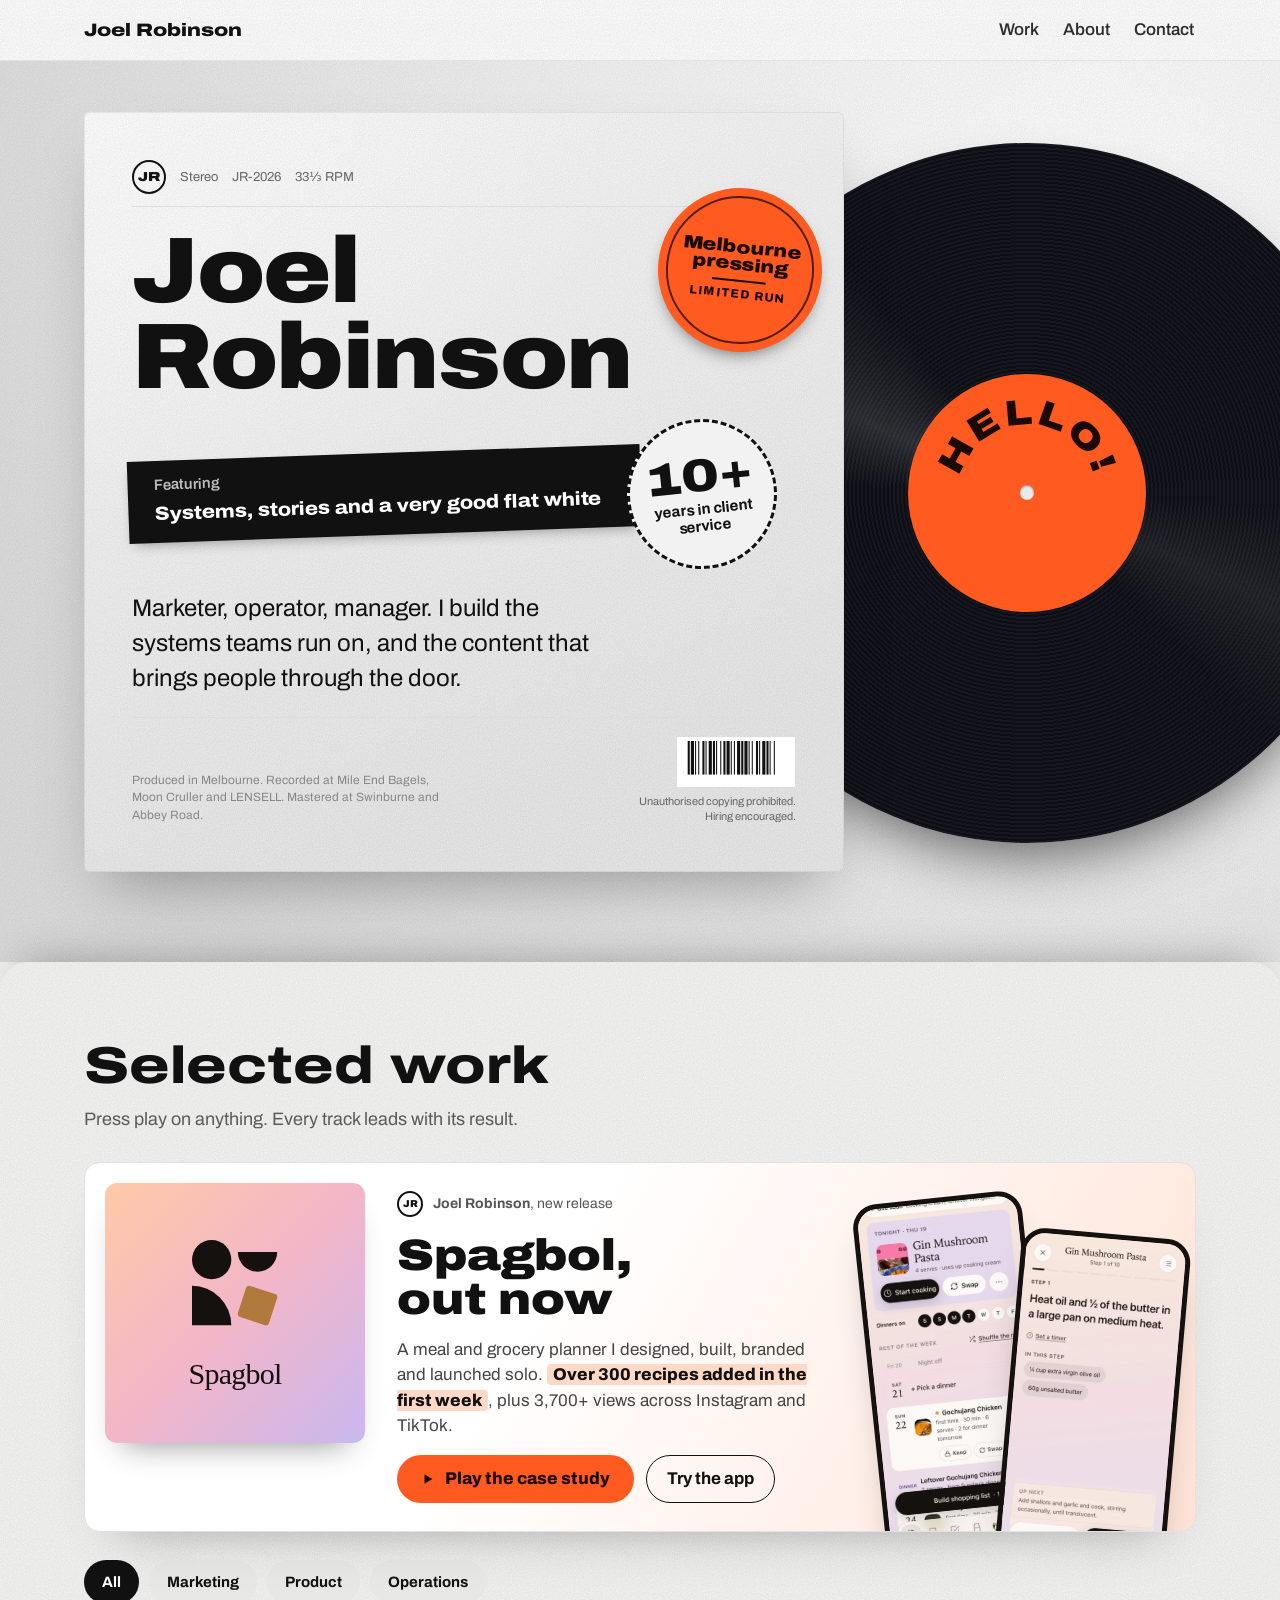
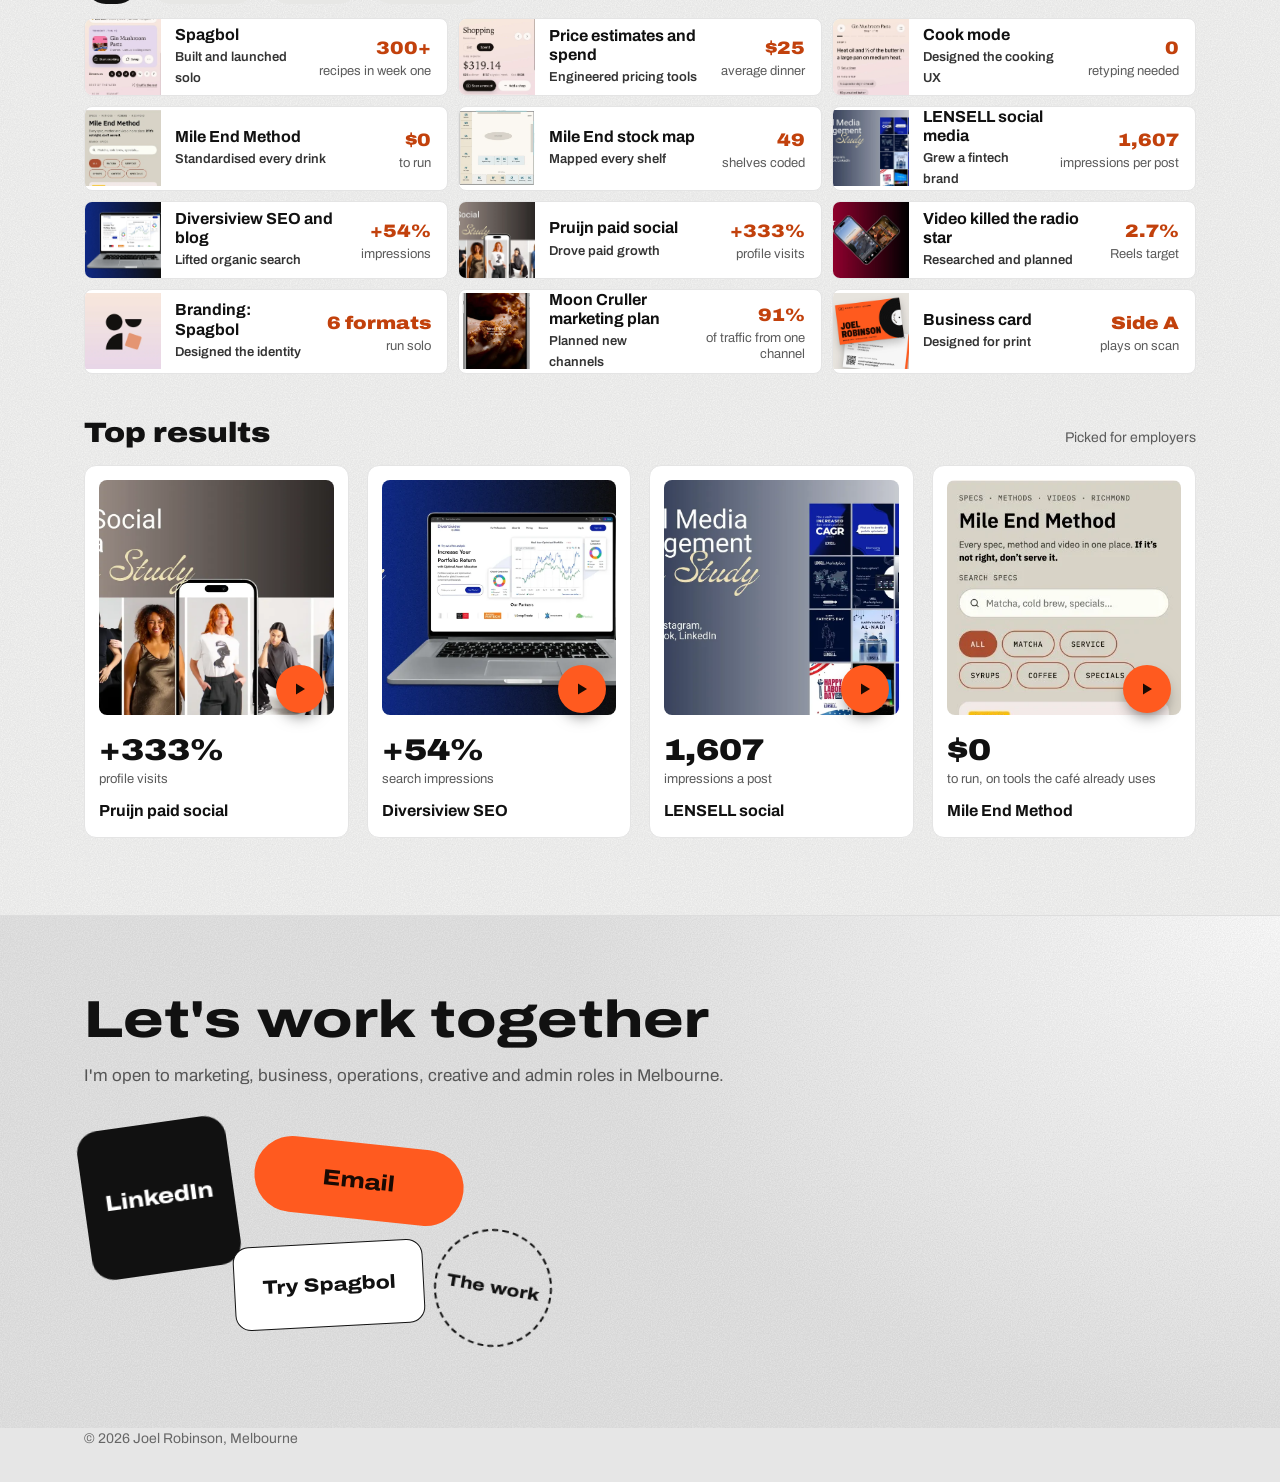
==== commit aaf4e05a: "Release card: app screens fill the right side Co-Authored-By: Claude Opus 5.5 <noreply@anthropic.com" ====
--- a/index.html
+++ b/index.html
@@ -69,6 +69,7 @@
         <a class="sw-btn ghost" href="https://spagbol.app">Try the app</a>
       </div>
     </div>
+    <div class="sw-phones" aria-hidden="true"><img src="img/spag-plan.webp" alt="" loading="lazy" width="390" height="844"><img src="img/spag-cook-step1.webp" alt="" loading="lazy" width="390" height="844"></div>
   </article>
   <article class="nr">
     <a class="nr-hit" href="#t-spagbol" data-open="t-spagbol" aria-label="Open the Spagbol case study"></a>
@@ -91,7 +92,7 @@
   <div class="sw-chips" role="group" aria-label="Filter projects by skill">
     <button type="button" aria-pressed="true" data-f="All">All</button><button type="button" aria-pressed="false" data-f="Marketing">Marketing</button><button type="button" aria-pressed="false" data-f="Product">Product</button><button type="button" aria-pressed="false" data-f="Operations">Operations</button>
   </div>
-  <div class="sw-tiles"><a class="sw-tile sw-dupe" href="#t-spagbol" data-open="t-spagbol" data-tags="Product Marketing"><img src="img/spag-plan.webp" alt="" style="object-position:top" loading="lazy"><span class="sw-tt"><b>Spagbol</b><span>Built and launched solo</span></span><span class="sw-tn"><b>300+</b><span>recipes in week one</span></span></a><a class="sw-tile" href="#t-spend" data-open="t-spend" data-tags="Product"><img src="img/spag-spend.webp" alt="" style="object-position:top" loading="lazy"><span class="sw-tt"><b>Price estimates and spend</b><span>Engineered pricing tools</span></span><span class="sw-tn"><b>$25</b><span>average dinner</span></span></a><a class="sw-tile" href="#t-cook" data-open="t-cook" data-tags="Product"><img src="img/spag-cook-step1.webp" alt="" style="object-position:top" loading="lazy"><span class="sw-tt"><b>Cook mode</b><span>Designed the cooking UX</span></span><span class="sw-tn"><b>0</b><span>retyping needed</span></span></a><a class="sw-tile" href="#t-method" data-open="t-method" data-tags="Operations Product"><img src="img/mem-home.webp" alt="" style="object-position:top" loading="lazy"><span class="sw-tt"><b>Mile End Method</b><span>Standardised every drink</span></span><span class="sw-tn"><b>$0</b><span>to run</span></span></a><a class="sw-tile" href="#t-stockmap" data-open="t-stockmap" data-tags="Operations"><img src="img/stockmap-tile.webp" alt="" loading="lazy"><span class="sw-tt"><b>Mile End stock map</b><span>Mapped every shelf</span></span><span class="sw-tn"><b>49</b><span>shelves coded</span></span></a><a class="sw-tile" href="#t-lensell" data-open="t-lensell" data-tags="Marketing"><img src="img/lensell-cover.webp" alt="" style="object-position:center" loading="lazy"><span class="sw-tt"><b>LENSELL social media</b><span>Grew a fintech brand</span></span><span class="sw-tn"><b>1,607</b><span>impressions per post</span></span></a><a class="sw-tile" href="#t-diversiview" data-open="t-diversiview" data-tags="Marketing"><img src="img/diversiview-cover.webp" alt="" style="object-position:right" loading="lazy"><span class="sw-tt"><b>Diversiview SEO and blog</b><span>Lifted organic search</span></span><span class="sw-tn"><b>+54%</b><span>impressions</span></span></a><a class="sw-tile" href="#t-pruijn" data-open="t-pruijn" data-tags="Marketing"><img src="img/pruijn-cover.webp" alt="" style="object-position:center" loading="lazy"><span class="sw-tt"><b>Pruijn paid social</b><span>Drove paid growth</span></span><span class="sw-tn"><b>+333%</b><span>profile visits</span></span></a><a class="sw-tile" href="#t-video" data-open="t-video" data-tags="Marketing"><img src="img/shortform-cover.webp" alt="" style="object-position:right" loading="lazy"><span class="sw-tt"><b>Video killed the radio star</b><span>Researched and planned</span></span><span class="sw-tn"><b>2.7%</b><span>Reels target</span></span></a><a class="sw-tile" href="#t-brand" data-open="t-brand" data-tags="Marketing"><img src="img/spagbol-brand-tile.webp" alt="" loading="lazy"><span class="sw-tt"><b>Branding: Spagbol</b><span>Designed the identity</span></span><span class="sw-tn"><b>6 formats</b><span>run solo</span></span></a><a class="sw-tile" href="#t-moon" data-open="t-moon" data-tags="Marketing"><img src="img/moon-tiktok.webp" alt="" style="object-position:center" loading="lazy"><span class="sw-tt"><b>Moon Cruller marketing plan</b><span>Planned new channels</span></span><span class="sw-tn"><b>91%</b><span>of traffic from one channel</span></span></a><a class="sw-tile" href="#t-card" data-open="t-card" data-tags="Marketing"><img src="img/bizcard-tile.webp" alt="" loading="lazy"><span class="sw-tt"><b>Business card</b><span>Designed for print</span></span><span class="sw-tn"><b>1 scan</b><span>to the portfolio</span></span></a></div>
+  <div class="sw-tiles"><a class="sw-tile sw-dupe" href="#t-spagbol" data-open="t-spagbol" data-tags="Product Marketing"><img src="img/spag-plan.webp" alt="" style="object-position:top" loading="lazy"><span class="sw-tt"><b>Spagbol</b><span>Built and launched solo</span></span><span class="sw-tn"><b>300+</b><span>recipes in week one</span></span></a><a class="sw-tile" href="#t-spend" data-open="t-spend" data-tags="Product"><img src="img/spag-spend.webp" alt="" style="object-position:top" loading="lazy"><span class="sw-tt"><b>Price estimates and spend</b><span>Engineered pricing tools</span></span><span class="sw-tn"><b>$25</b><span>average dinner</span></span></a><a class="sw-tile" href="#t-cook" data-open="t-cook" data-tags="Product"><img src="img/spag-cook-step1.webp" alt="" style="object-position:top" loading="lazy"><span class="sw-tt"><b>Cook mode</b><span>Designed the cooking UX</span></span><span class="sw-tn"><b>0</b><span>retyping needed</span></span></a><a class="sw-tile" href="#t-method" data-open="t-method" data-tags="Operations Product"><img src="img/mem-home.webp" alt="" style="object-position:top" loading="lazy"><span class="sw-tt"><b>Mile End Method</b><span>Standardised every drink</span></span><span class="sw-tn"><b>$0</b><span>to run</span></span></a><a class="sw-tile" href="#t-stockmap" data-open="t-stockmap" data-tags="Operations"><img src="img/stockmap-tile.webp" alt="" loading="lazy"><span class="sw-tt"><b>Mile End stock map</b><span>Mapped every shelf</span></span><span class="sw-tn"><b>49</b><span>shelves coded</span></span></a><a class="sw-tile" href="#t-lensell" data-open="t-lensell" data-tags="Marketing"><img src="img/lensell-cover.webp" alt="" style="object-position:center" loading="lazy"><span class="sw-tt"><b>LENSELL social media</b><span>Grew a fintech brand</span></span><span class="sw-tn"><b>1,607</b><span>impressions per post</span></span></a><a class="sw-tile" href="#t-diversiview" data-open="t-diversiview" data-tags="Marketing"><img src="img/diversiview-cover.webp" alt="" style="object-position:right" loading="lazy"><span class="sw-tt"><b>Diversiview SEO and blog</b><span>Lifted organic search</span></span><span class="sw-tn"><b>+54%</b><span>impressions</span></span></a><a class="sw-tile" href="#t-pruijn" data-open="t-pruijn" data-tags="Marketing"><img src="img/pruijn-cover.webp" alt="" style="object-position:center" loading="lazy"><span class="sw-tt"><b>Pruijn paid social</b><span>Drove paid growth</span></span><span class="sw-tn"><b>+333%</b><span>profile visits</span></span></a><a class="sw-tile" href="#t-video" data-open="t-video" data-tags="Marketing"><img src="img/shortform-cover.webp" alt="" style="object-position:right" loading="lazy"><span class="sw-tt"><b>Video killed the radio star</b><span>Researched and planned</span></span><span class="sw-tn"><b>2.7%</b><span>Reels target</span></span></a><a class="sw-tile" href="#t-brand" data-open="t-brand" data-tags="Marketing"><img src="img/spagbol-brand-tile.webp" alt="" loading="lazy"><span class="sw-tt"><b>Branding: Spagbol</b><span>Designed the identity</span></span><span class="sw-tn"><b>6 formats</b><span>run solo</span></span></a><a class="sw-tile" href="#t-moon" data-open="t-moon" data-tags="Marketing"><img src="img/moon-tiktok.webp" alt="" style="object-position:center" loading="lazy"><span class="sw-tt"><b>Moon Cruller marketing plan</b><span>Planned new channels</span></span><span class="sw-tn"><b>91%</b><span>of traffic from one channel</span></span></a><a class="sw-tile" href="#t-card" data-open="t-card" data-tags="Marketing"><img src="img/bizcard-tile.webp" alt="" loading="lazy"><span class="sw-tt"><b>Business card</b><span>Designed for print</span></span><span class="sw-tn"><b>Side A</b><span>plays on scan</span></span></a></div>
 
   <div class="sw-tophead"><h3>Top results</h3><span>Picked for employers</span></div>
   <div class="sw-tops"><a class="sw-top" href="#t-pruijn" data-open="t-pruijn"><span class="sw-cov"><img src="img/pruijn-cover.webp" alt="Pruijn case study cover" style="object-position:center" loading="lazy"><span class="sw-play" aria-hidden="true"><svg viewBox="0 0 16 16"><path d="M4 2.5v11l9-5.5z"/></svg></span></span><b class="sw-big">+333%</b><span class="sw-bl">profile visits</span><b class="sw-tl">Pruijn paid social</b></a><a class="sw-top" href="#t-diversiview" data-open="t-diversiview"><span class="sw-cov"><img src="img/diversiview-cover.webp" alt="Diversiview case study cover" style="object-position:right" loading="lazy"><span class="sw-play" aria-hidden="true"><svg viewBox="0 0 16 16"><path d="M4 2.5v11l9-5.5z"/></svg></span></span><b class="sw-big">+54%</b><span class="sw-bl">search impressions</span><b class="sw-tl">Diversiview SEO</b></a><a class="sw-top" href="#t-lensell" data-open="t-lensell"><span class="sw-cov"><img src="img/lensell-cover.webp" alt="LENSELL case study cover" style="object-position:center" loading="lazy"><span class="sw-play" aria-hidden="true"><svg viewBox="0 0 16 16"><path d="M4 2.5v11l9-5.5z"/></svg></span></span><b class="sw-big">1,607</b><span class="sw-bl">impressions a post</span><b class="sw-tl">LENSELL social</b></a><a class="sw-top" href="#t-method" data-open="t-method"><span class="sw-cov"><img src="img/mem-home.webp" alt="Mile End Method app home" style="object-position:top" loading="lazy"><span class="sw-play" aria-hidden="true"><svg viewBox="0 0 16 16"><path d="M4 2.5v11l9-5.5z"/></svg></span></span><b class="sw-big">$0</b><span class="sw-bl">to run, on tools the café already uses</span><b class="sw-tl">Mile End Method</b></a></div>
@@ -403,7 +404,7 @@
           <p>I designed both sides at true print size, 90 × 55 mm, using this site's orange, its condensed Archivo type and its handwritten voice.</p>
           <ul>
             <li><b>Side A</b> is the sleeve: a black record sliding out of an orange cover, its label reading “HELLO!”. My name runs big down the left, with a catalogue line (“JR · Stereo · Side A · 33⅓ RPM”) above and “Marketing · Operations · Coffee” below.</li>
-            <li><b>Side B</b> is the liner notes: my name and role, email, website and phone, and a QR code captioned “Scan to play side A”. It signs off in handwriting: “Unauthorised copying prohibited. Hiring encouraged.”</li>
+            <li><b>Side B</b> is the liner notes: my name and role, email, website, LinkedIn and phone, and a QR code captioned “Scan to play side A”. It signs off in handwriting: “Unauthorised copying prohibited. Hiring encouraged.”</li>
           </ul>
           <h4>The key decisions</h4>
           <ul>
--- a/style.css
+++ b/style.css
@@ -657,3 +657,12 @@
   .nr-play{margin-left:auto;width:52px;height:52px;border-radius:50%;background:var(--accent);display:grid;place-items:center}
   .nr-play svg{width:18px;height:18px;fill:#111}
 }
+
+/* release card: app screens fill the right side */
+.sw-rel{position:relative}
+.sw-relbody{flex:1 1 380px}
+.sw-phones{flex:0 0 320px;align-self:stretch;position:relative;min-height:320px;margin-right:12px}
+.sw-phones img{position:absolute;width:170px;height:auto;border-radius:24px;border:5px solid #14110F;background:#14110F;box-shadow:0 24px 40px -20px rgba(0,0,0,.45)}
+.sw-phones img:first-child{left:6px;top:34px;transform:rotate(-6deg)}
+.sw-phones img:last-child{right:6px;top:70px;transform:rotate(5deg)}
+@media(max-width:1100px){.sw-phones{display:none}}
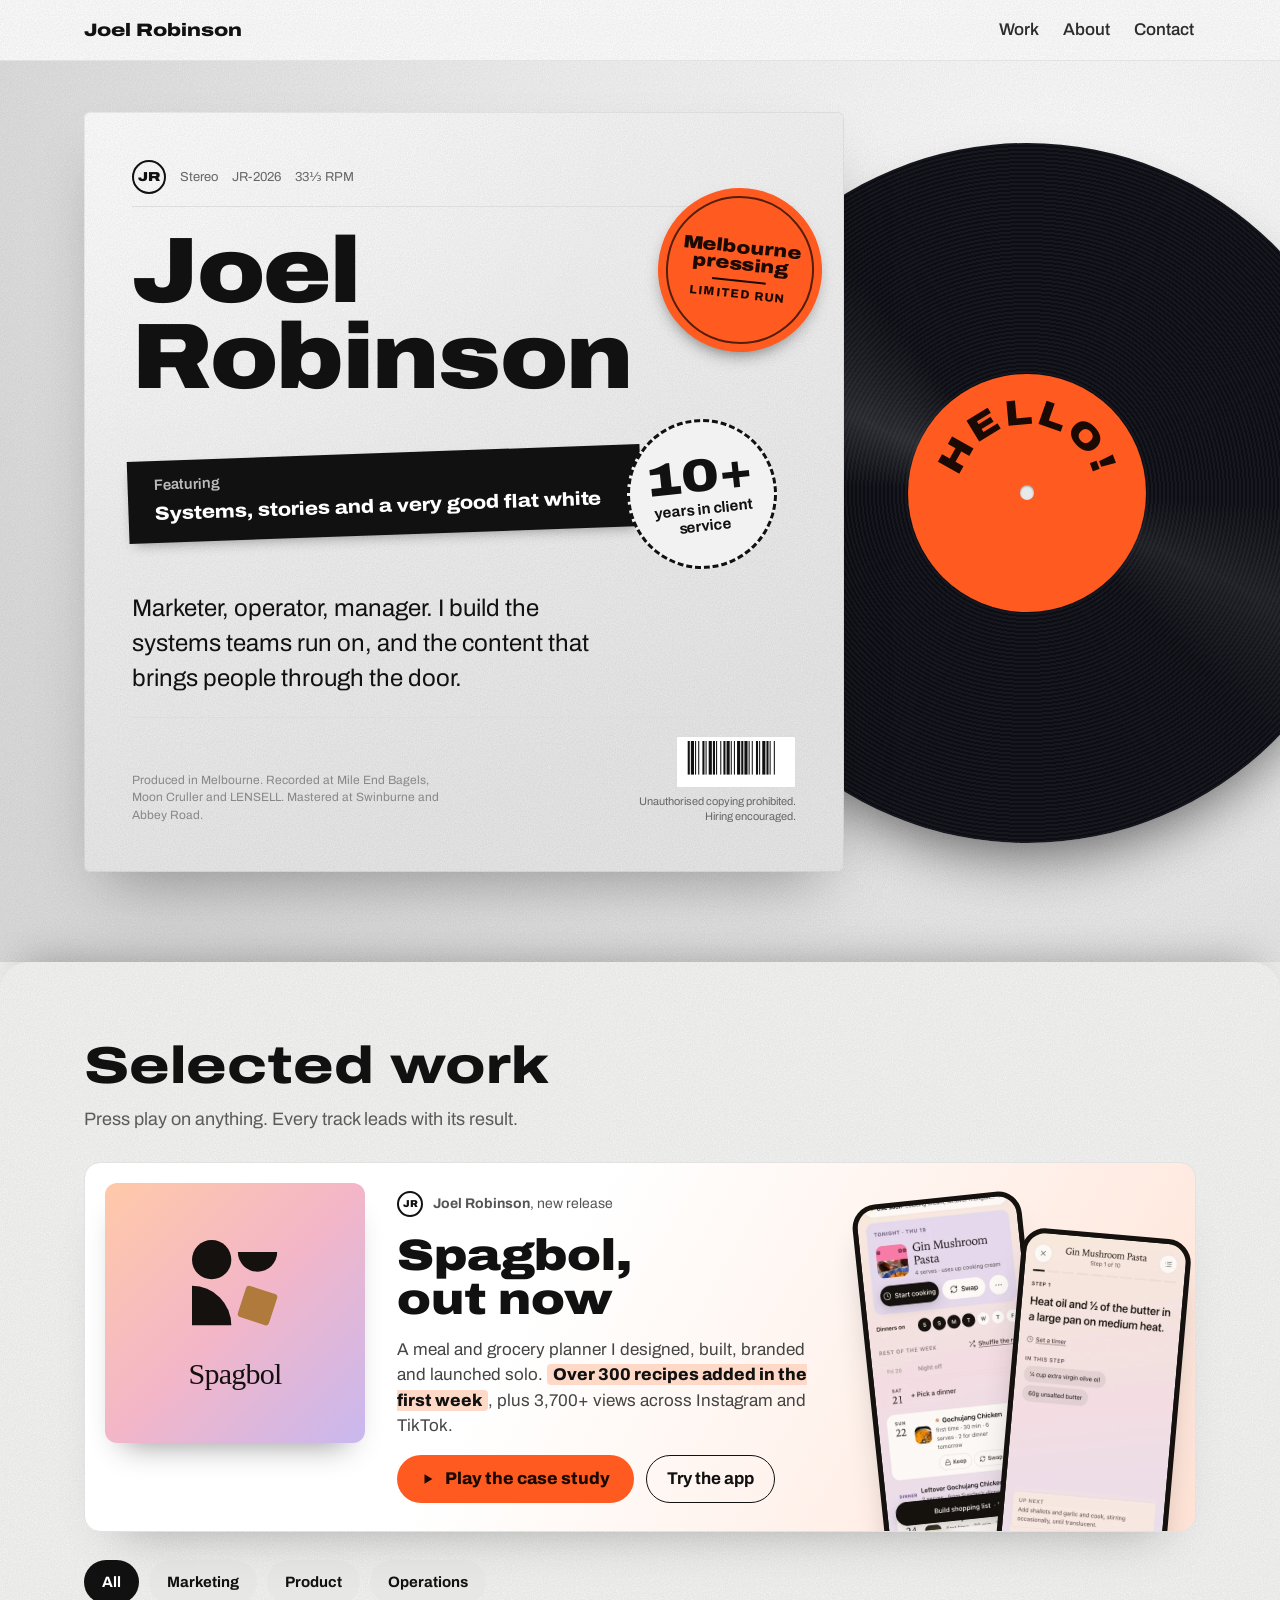
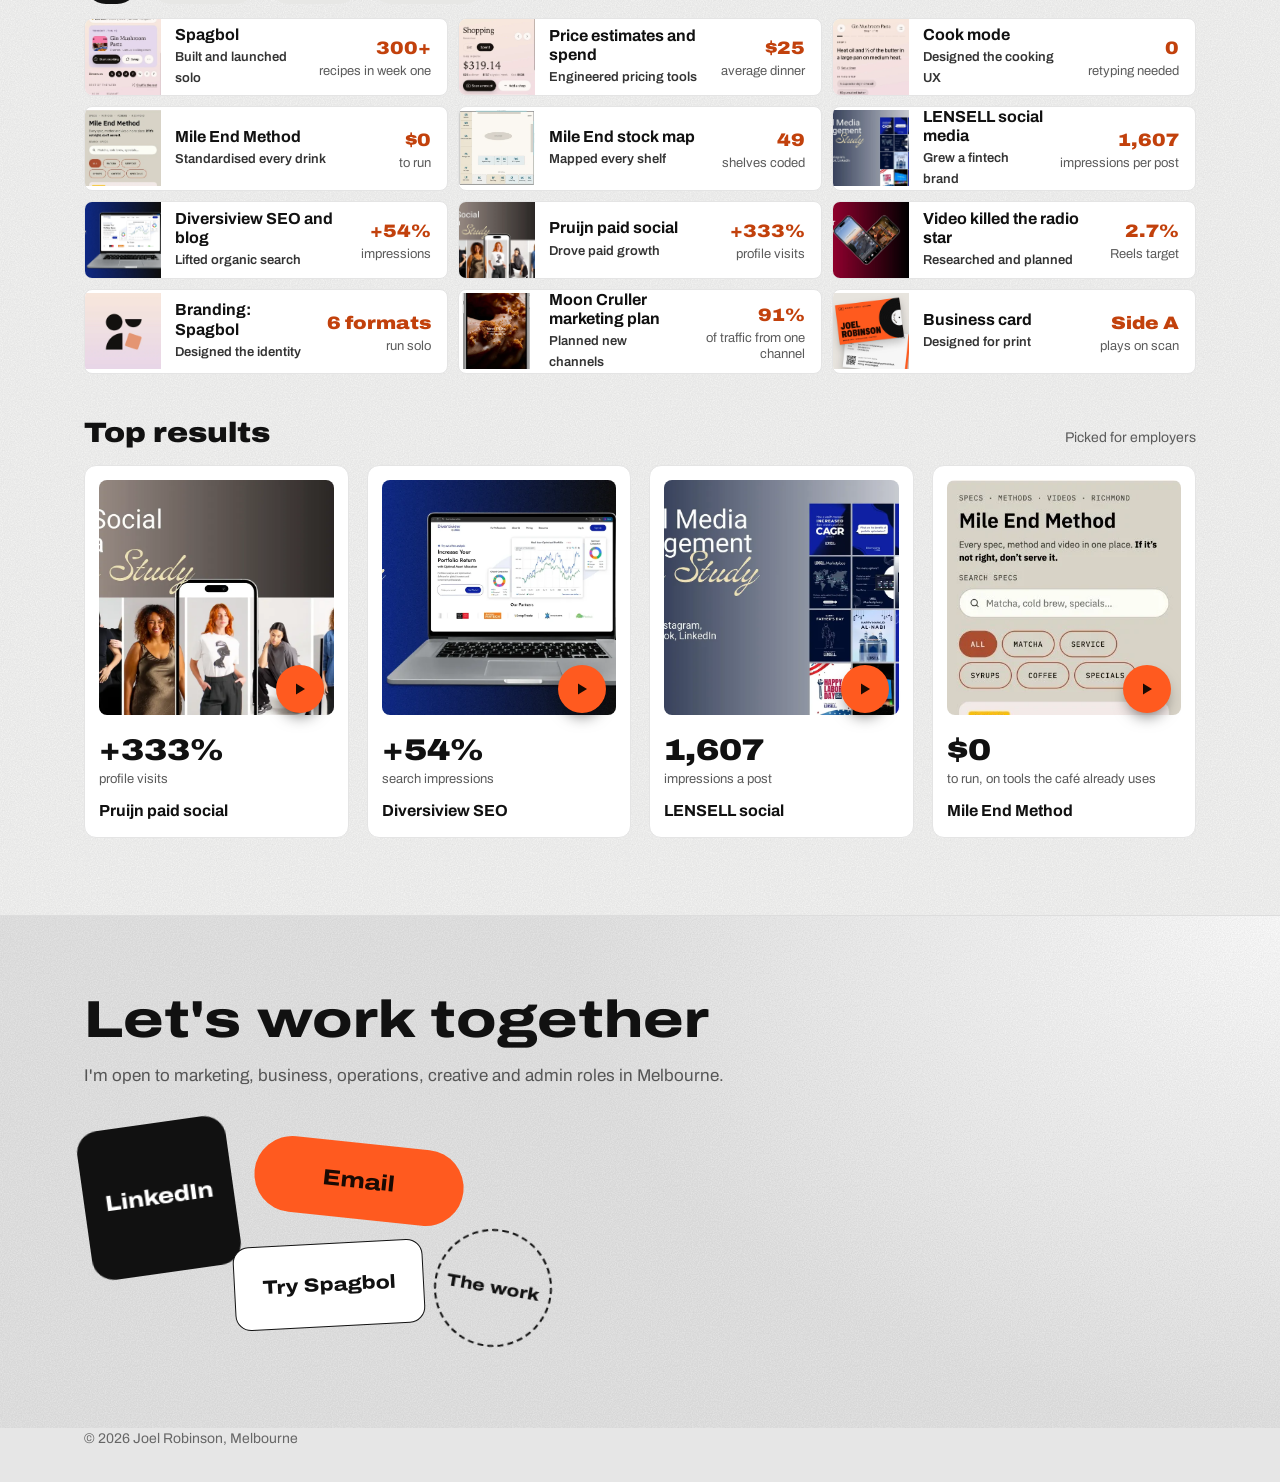
==== commit 30488bfc: "Release card phones cycle through app screens Co-Authored-By: Claude Opus 5.5 <noreply@anthropic.com" ====
--- a/index.html
+++ b/index.html
@@ -69,7 +69,7 @@
         <a class="sw-btn ghost" href="https://spagbol.app">Try the app</a>
       </div>
     </div>
-    <div class="sw-phones" aria-hidden="true"><img src="img/spag-plan.webp" alt="" loading="lazy" width="390" height="844"><img src="img/spag-cook-step1.webp" alt="" loading="lazy" width="390" height="844"></div>
+    <div class="sw-phones" aria-hidden="true"><div class="sw-ph p1"><img src="img/spag-plan.webp" alt="" loading="lazy" width="390" height="844" class="on"><img src="img/spag-recipes.webp" alt="" loading="lazy" width="390" height="844"><img src="img/spag-list.webp" alt="" loading="lazy" width="390" height="844"><img src="img/spag-spend.webp" alt="" loading="lazy" width="390" height="844"></div><div class="sw-ph p2"><img src="img/spag-cook-step1.webp" alt="" loading="lazy" width="390" height="844" class="on"><img src="img/spag-cook-step3.webp" alt="" loading="lazy" width="390" height="844"><img src="img/spag-cook-ready.webp" alt="" loading="lazy" width="390" height="844"></div></div>
   </article>
   <article class="nr">
     <a class="nr-hit" href="#t-spagbol" data-open="t-spagbol" aria-label="Open the Spagbol case study"></a>
@@ -519,5 +519,18 @@
 document.addEventListener("keydown",e=>{if(npp.hidden)return;if(e.key==="Escape")closeNp();if(e.key==="Tab"){const f=[...npp.querySelectorAll("button,a[href]")].filter(x=>x.offsetParent);if(!f.length)return;const first=f[0],last=f[f.length-1];if(e.shiftKey&&document.activeElement===first){e.preventDefault();last.focus()}else if(!e.shiftKey&&document.activeElement===last){e.preventDefault();first.focus()}}});
 if(location.hash)openNp(location.hash.slice(1));
 }</script>
+<script>
+(function(){
+  var box=document.querySelector('.sw-phones'); if(!box) return;
+  var phones=[].slice.call(box.querySelectorAll('.sw-ph'));
+  if(matchMedia('(prefers-reduced-motion: reduce)').matches) return;
+  var timers=[];
+  function step(ph){var imgs=ph.querySelectorAll('img'),i=[].indexOf.call(imgs,ph.querySelector('img.on')),n=(i+1)%imgs.length;
+    imgs.forEach(function(im){im.classList.remove('out')});imgs[i].classList.remove('on');imgs[i].classList.add('out');imgs[n].classList.add('on');}
+  function start(){stop();phones.forEach(function(ph,k){timers.push(setTimeout(function(){step(ph);timers.push(setInterval(function(){step(ph)},3200))},1400+k*1600))})}
+  function stop(){timers.forEach(function(t){clearTimeout(t);clearInterval(t)});timers=[]}
+  new IntersectionObserver(function(e){e[0].isIntersecting?start():stop()},{threshold:.3}).observe(box);
+})();
+</script>
 </body>
 </html>
--- a/style.css
+++ b/style.css
@@ -666,3 +666,12 @@
 .sw-phones img:first-child{left:6px;top:34px;transform:rotate(-6deg)}
 .sw-phones img:last-child{right:6px;top:70px;transform:rotate(5deg)}
 @media(max-width:1100px){.sw-phones{display:none}}
+
+/* release card phones demo the app */
+.sw-phones .sw-ph{position:absolute;width:170px;aspect-ratio:390/844;border-radius:24px;border:5px solid #14110F;background:#14110F;overflow:hidden;box-shadow:0 24px 40px -20px rgba(0,0,0,.45)}
+.sw-ph.p1{left:6px;top:34px;transform:rotate(-6deg)}
+.sw-ph.p2{right:6px;top:70px;transform:rotate(5deg)}
+.sw-phones .sw-ph img{position:absolute;inset:0;width:100%;height:100%;border:0;border-radius:0;box-shadow:none;transform:translateX(100%);transition:transform .7s cubic-bezier(.65,0,.35,1)}
+.sw-phones .sw-ph img:first-child,.sw-phones .sw-ph img:last-child{left:0;right:auto;top:0}
+.sw-phones .sw-ph img.on{transform:none;z-index:2}
+.sw-phones .sw-ph img.out{transform:translateX(-35%);z-index:1;transition:transform .7s cubic-bezier(.65,0,.35,1)}
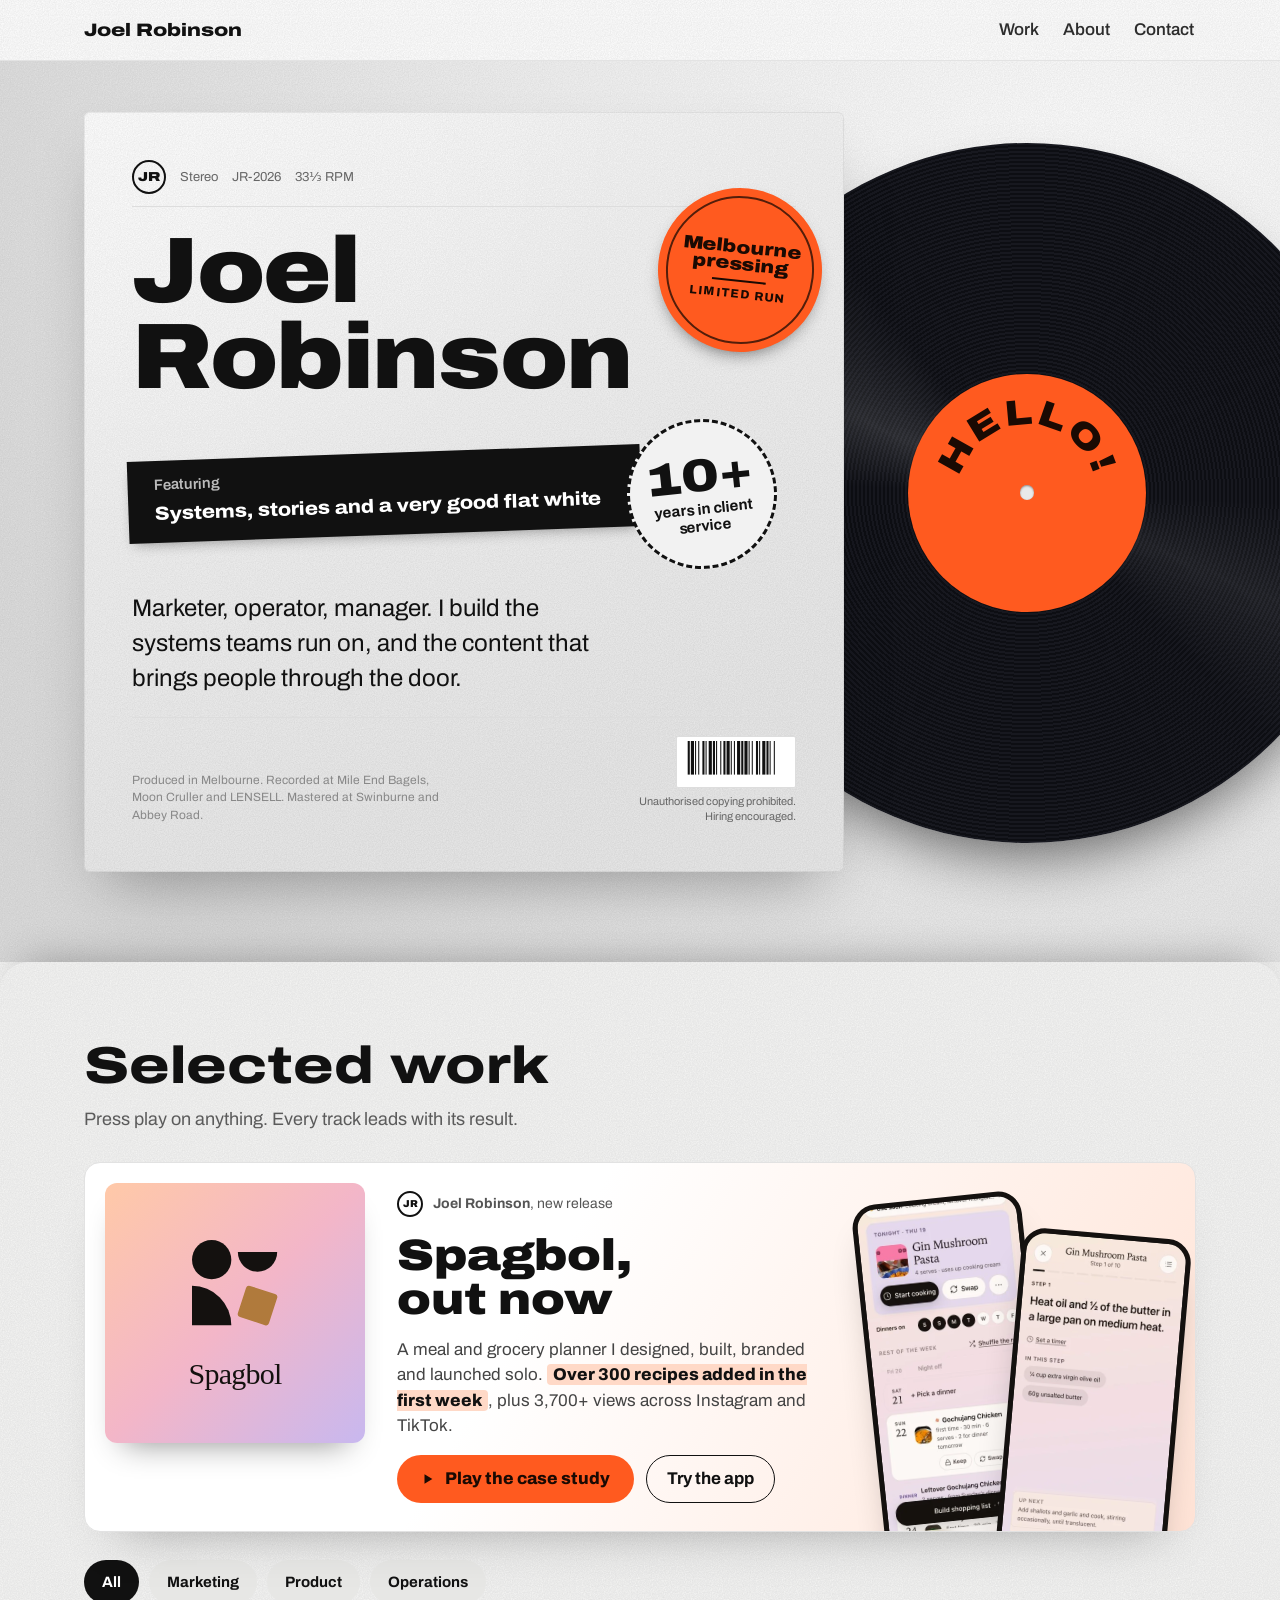
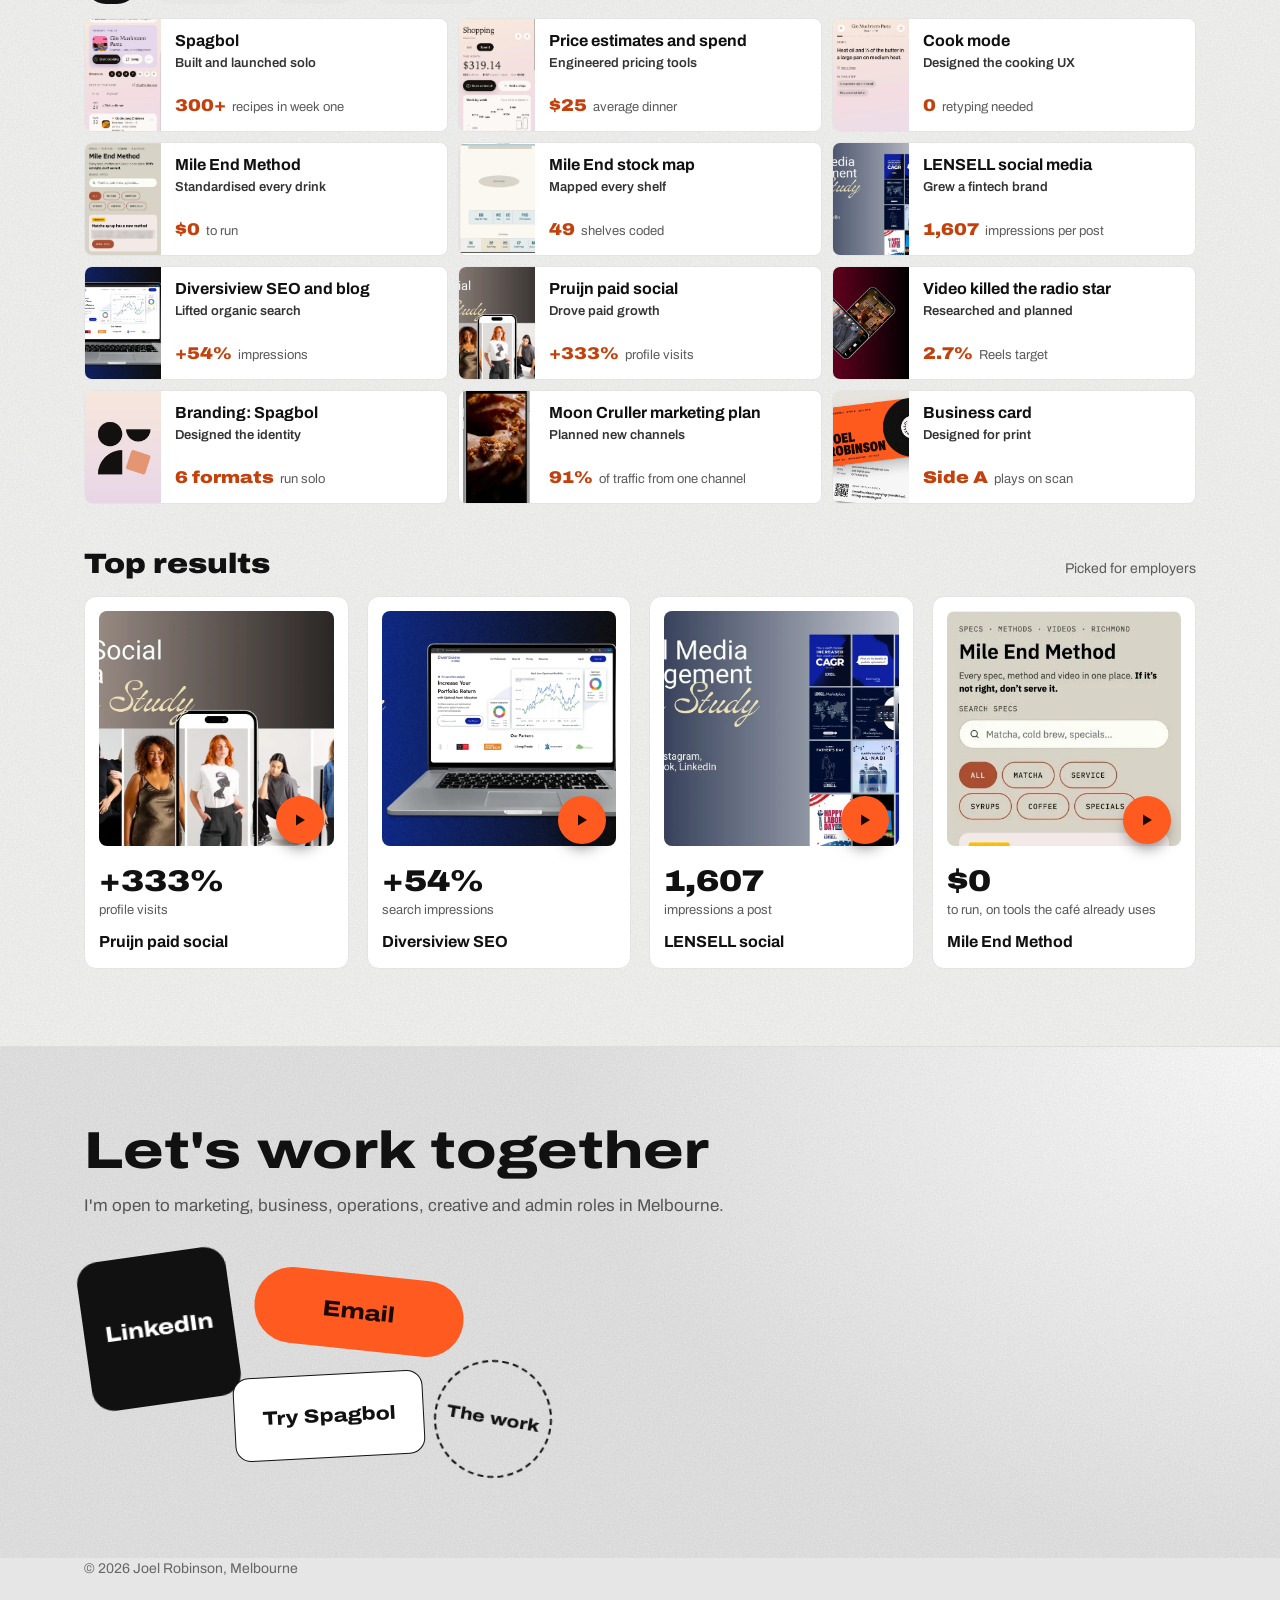
==== commit 9b7dcfad: "Work tiles reflow by tile width; no clipped titles Co-Authored-By: Claude Opus 5.5 <noreply@anthropi" ====
--- a/index.html
+++ b/index.html
@@ -22,7 +22,7 @@
 <link rel="preconnect" href="https://fonts.googleapis.com">
 <link rel="preconnect" href="https://fonts.gstatic.com" crossorigin>
 <link href="https://fonts.googleapis.com/css2?family=Archivo:wdth,wght@62..125,400..900&family=Gochi+Hand&display=swap" rel="stylesheet">
-<link rel="stylesheet" href="style.css">
+<link rel="stylesheet" href="style.css?v=202611201404">
 
 </head>
 <body>
--- a/style.css
+++ b/style.css
@@ -675,3 +675,30 @@
 .sw-phones .sw-ph img:first-child,.sw-phones .sw-ph img:last-child{left:0;right:auto;top:0}
 .sw-phones .sw-ph img.on{transform:none;z-index:2}
 .sw-phones .sw-ph img.out{transform:translateX(-35%);z-index:1;transition:transform .7s cubic-bezier(.65,0,.35,1)}
+
+/* work tiles: reflow by tile width, not page width */
+.sw-tile{display:grid;grid-template-columns:76px minmax(0,1fr) auto;grid-template-rows:1fr;align-items:center;column-gap:14px;container-type:inline-size}
+.sw-tile img{grid-column:1;grid-row:1/-1;align-self:stretch;width:76px;height:100%;min-height:76px}
+.sw-tt{grid-column:2;grid-row:1;padding-block:12px}
+.sw-tn{grid-column:3;grid-row:1;max-width:none;min-width:0}
+.sw-tn b{white-space:nowrap}
+.sw-tn span{white-space:nowrap}
+@container (max-width:470px){
+  .sw-tt{grid-column:2/4;padding:12px 14px 0 0}
+  .sw-tn{grid-column:2/4;grid-row:2;align-self:start;text-align:left;padding:4px 14px 12px 0;display:flex;align-items:baseline;gap:6px;flex-wrap:wrap}
+  .sw-tn b{display:inline;font-size:17px}
+  .sw-tn span{display:inline;white-space:normal}
+}
+@media(max-width:600px){
+  .sw-tile{grid-template-columns:60px minmax(0,1fr);column-gap:10px}
+  .sw-tile img{width:60px;min-height:60px}
+  .sw-tt{grid-column:2;padding:8px 8px 8px 0}
+  .sw-tt b{font-size:13px;-webkit-line-clamp:3}
+  .sw-tn{display:none}
+}
+.sw-tile img{height:0;min-height:100%}
+@media(max-width:600px){.sw-tile img{min-height:100%}.sw-tile{min-height:60px}}
+.sw-tile{grid-template-rows:auto auto;align-content:center}
+.sw-tile img{contain:size;height:auto;min-height:0;align-self:stretch}
+.sw-tt{align-self:end}
+@container (min-width:471px){.sw-tt{grid-row:1/-1;align-self:center}.sw-tn{grid-row:1/-1}}
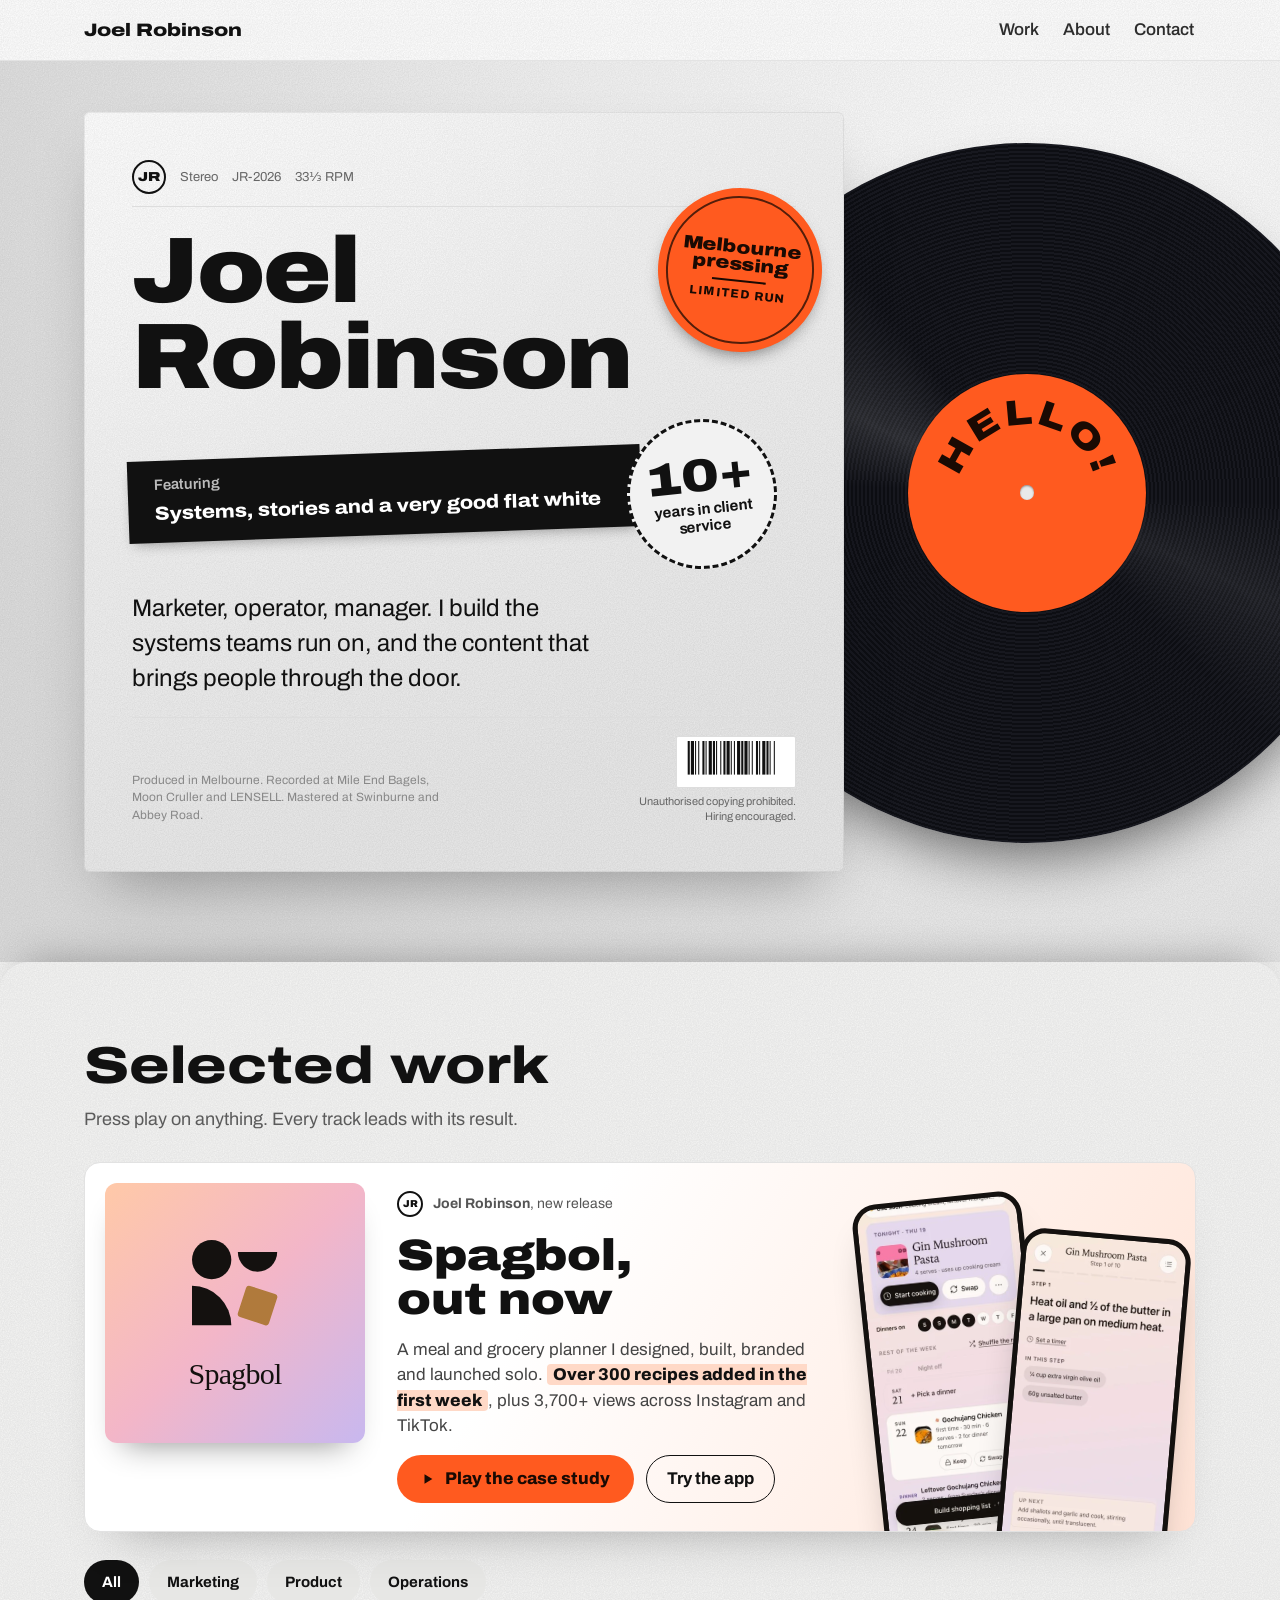
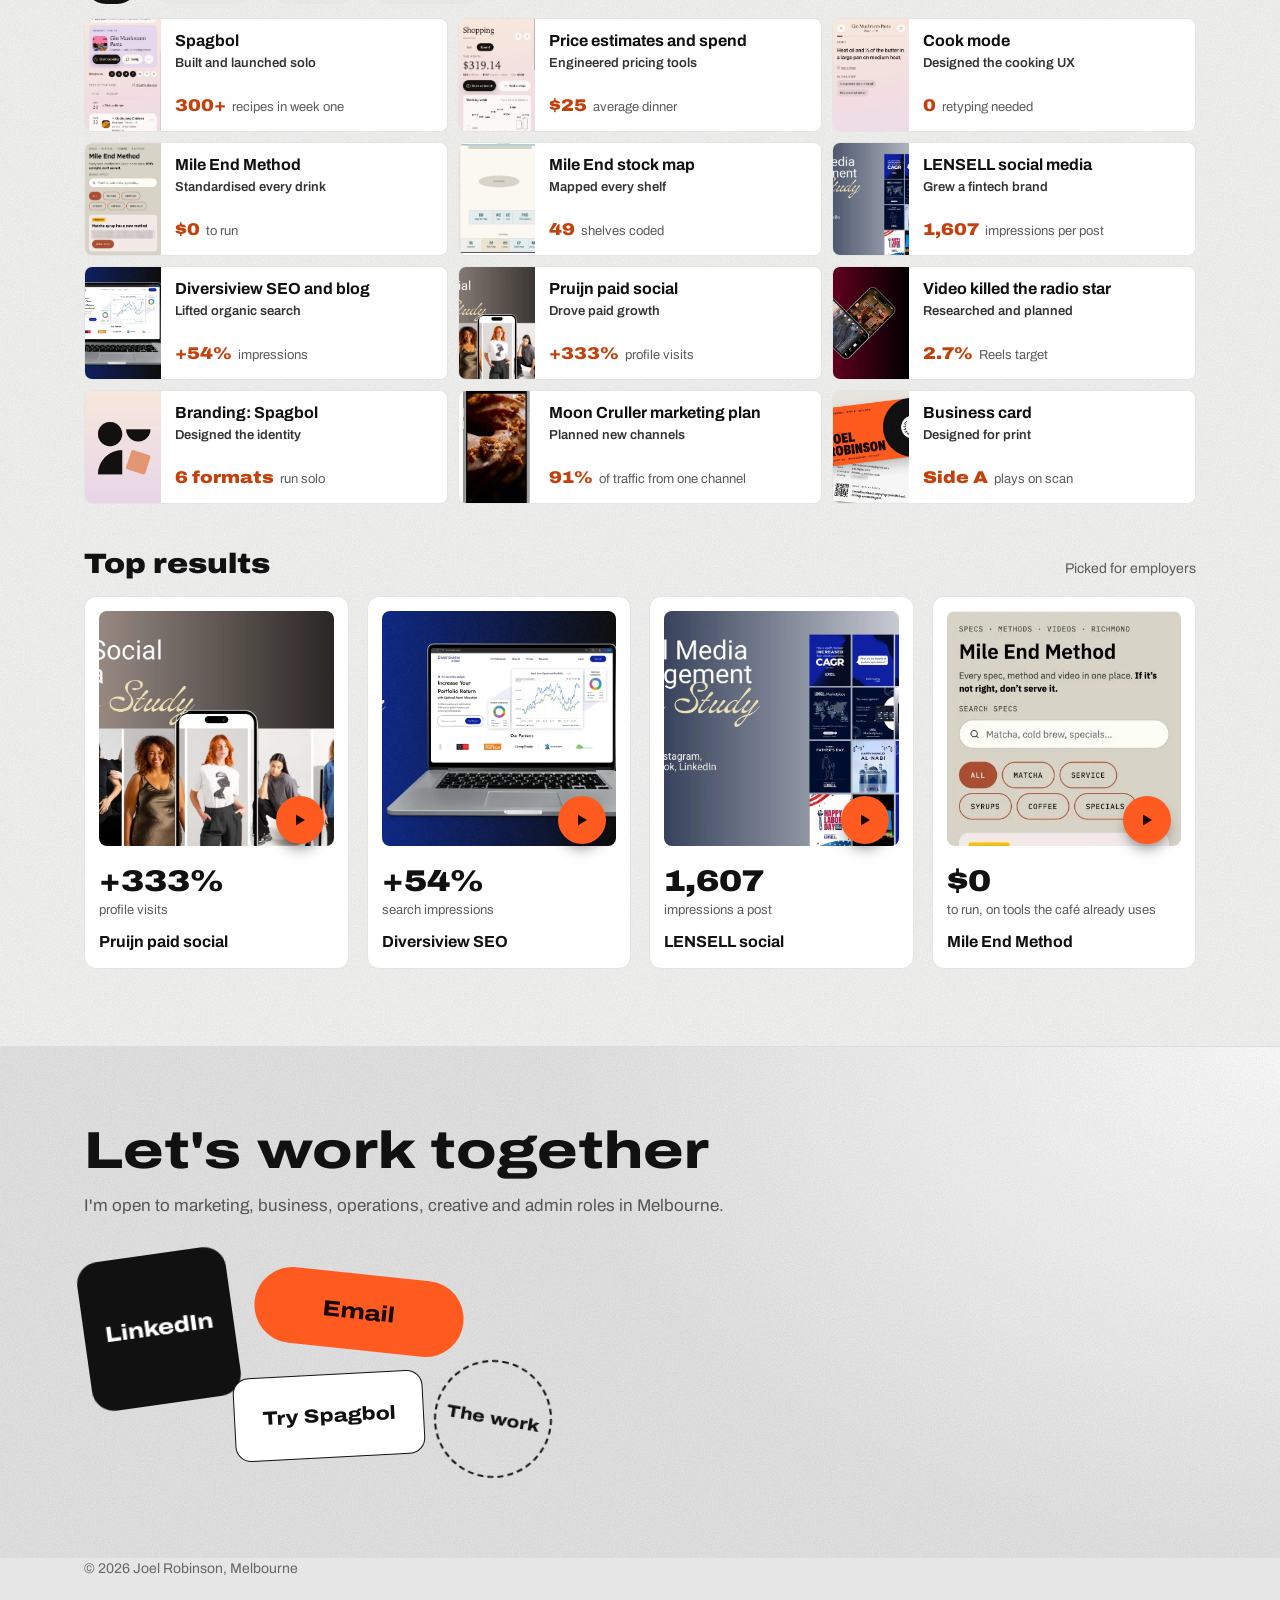
==== commit aa625ff4: "Contact email hello@joel-digital.com; blur phone on business card images Co-Authored-By: Claude Opus" ====
--- a/index.html
+++ b/index.html
@@ -92,7 +92,7 @@
   <div class="sw-chips" role="group" aria-label="Filter projects by skill">
     <button type="button" aria-pressed="true" data-f="All">All</button><button type="button" aria-pressed="false" data-f="Marketing">Marketing</button><button type="button" aria-pressed="false" data-f="Product">Product</button><button type="button" aria-pressed="false" data-f="Operations">Operations</button>
   </div>
-  <div class="sw-tiles"><a class="sw-tile sw-dupe" href="#t-spagbol" data-open="t-spagbol" data-tags="Product Marketing"><img src="img/spag-plan.webp" alt="" style="object-position:top" loading="lazy"><span class="sw-tt"><b>Spagbol</b><span>Built and launched solo</span></span><span class="sw-tn"><b>300+</b><span>recipes in week one</span></span></a><a class="sw-tile" href="#t-spend" data-open="t-spend" data-tags="Product"><img src="img/spag-spend.webp" alt="" style="object-position:top" loading="lazy"><span class="sw-tt"><b>Price estimates and spend</b><span>Engineered pricing tools</span></span><span class="sw-tn"><b>$25</b><span>average dinner</span></span></a><a class="sw-tile" href="#t-cook" data-open="t-cook" data-tags="Product"><img src="img/spag-cook-step1.webp" alt="" style="object-position:top" loading="lazy"><span class="sw-tt"><b>Cook mode</b><span>Designed the cooking UX</span></span><span class="sw-tn"><b>0</b><span>retyping needed</span></span></a><a class="sw-tile" href="#t-method" data-open="t-method" data-tags="Operations Product"><img src="img/mem-home.webp" alt="" style="object-position:top" loading="lazy"><span class="sw-tt"><b>Mile End Method</b><span>Standardised every drink</span></span><span class="sw-tn"><b>$0</b><span>to run</span></span></a><a class="sw-tile" href="#t-stockmap" data-open="t-stockmap" data-tags="Operations"><img src="img/stockmap-tile.webp" alt="" loading="lazy"><span class="sw-tt"><b>Mile End stock map</b><span>Mapped every shelf</span></span><span class="sw-tn"><b>49</b><span>shelves coded</span></span></a><a class="sw-tile" href="#t-lensell" data-open="t-lensell" data-tags="Marketing"><img src="img/lensell-cover.webp" alt="" style="object-position:center" loading="lazy"><span class="sw-tt"><b>LENSELL social media</b><span>Grew a fintech brand</span></span><span class="sw-tn"><b>1,607</b><span>impressions per post</span></span></a><a class="sw-tile" href="#t-diversiview" data-open="t-diversiview" data-tags="Marketing"><img src="img/diversiview-cover.webp" alt="" style="object-position:right" loading="lazy"><span class="sw-tt"><b>Diversiview SEO and blog</b><span>Lifted organic search</span></span><span class="sw-tn"><b>+54%</b><span>impressions</span></span></a><a class="sw-tile" href="#t-pruijn" data-open="t-pruijn" data-tags="Marketing"><img src="img/pruijn-cover.webp" alt="" style="object-position:center" loading="lazy"><span class="sw-tt"><b>Pruijn paid social</b><span>Drove paid growth</span></span><span class="sw-tn"><b>+333%</b><span>profile visits</span></span></a><a class="sw-tile" href="#t-video" data-open="t-video" data-tags="Marketing"><img src="img/shortform-cover.webp" alt="" style="object-position:right" loading="lazy"><span class="sw-tt"><b>Video killed the radio star</b><span>Researched and planned</span></span><span class="sw-tn"><b>2.7%</b><span>Reels target</span></span></a><a class="sw-tile" href="#t-brand" data-open="t-brand" data-tags="Marketing"><img src="img/spagbol-brand-tile.webp" alt="" loading="lazy"><span class="sw-tt"><b>Branding: Spagbol</b><span>Designed the identity</span></span><span class="sw-tn"><b>6 formats</b><span>run solo</span></span></a><a class="sw-tile" href="#t-moon" data-open="t-moon" data-tags="Marketing"><img src="img/moon-tiktok.webp" alt="" style="object-position:center" loading="lazy"><span class="sw-tt"><b>Moon Cruller marketing plan</b><span>Planned new channels</span></span><span class="sw-tn"><b>91%</b><span>of traffic from one channel</span></span></a><a class="sw-tile" href="#t-card" data-open="t-card" data-tags="Marketing"><img src="img/bizcard-tile.webp" alt="" loading="lazy"><span class="sw-tt"><b>Business card</b><span>Designed for print</span></span><span class="sw-tn"><b>Side A</b><span>plays on scan</span></span></a></div>
+  <div class="sw-tiles"><a class="sw-tile sw-dupe" href="#t-spagbol" data-open="t-spagbol" data-tags="Product Marketing"><img src="img/spag-plan.webp" alt="" style="object-position:top" loading="lazy"><span class="sw-tt"><b>Spagbol</b><span>Built and launched solo</span></span><span class="sw-tn"><b>300+</b><span>recipes in week one</span></span></a><a class="sw-tile" href="#t-spend" data-open="t-spend" data-tags="Product"><img src="img/spag-spend.webp" alt="" style="object-position:top" loading="lazy"><span class="sw-tt"><b>Price estimates and spend</b><span>Engineered pricing tools</span></span><span class="sw-tn"><b>$25</b><span>average dinner</span></span></a><a class="sw-tile" href="#t-cook" data-open="t-cook" data-tags="Product"><img src="img/spag-cook-step1.webp" alt="" style="object-position:top" loading="lazy"><span class="sw-tt"><b>Cook mode</b><span>Designed the cooking UX</span></span><span class="sw-tn"><b>0</b><span>retyping needed</span></span></a><a class="sw-tile" href="#t-method" data-open="t-method" data-tags="Operations Product"><img src="img/mem-home.webp" alt="" style="object-position:top" loading="lazy"><span class="sw-tt"><b>Mile End Method</b><span>Standardised every drink</span></span><span class="sw-tn"><b>$0</b><span>to run</span></span></a><a class="sw-tile" href="#t-stockmap" data-open="t-stockmap" data-tags="Operations"><img src="img/stockmap-tile.webp" alt="" loading="lazy"><span class="sw-tt"><b>Mile End stock map</b><span>Mapped every shelf</span></span><span class="sw-tn"><b>49</b><span>shelves coded</span></span></a><a class="sw-tile" href="#t-lensell" data-open="t-lensell" data-tags="Marketing"><img src="img/lensell-cover.webp" alt="" style="object-position:center" loading="lazy"><span class="sw-tt"><b>LENSELL social media</b><span>Grew a fintech brand</span></span><span class="sw-tn"><b>1,607</b><span>impressions per post</span></span></a><a class="sw-tile" href="#t-diversiview" data-open="t-diversiview" data-tags="Marketing"><img src="img/diversiview-cover.webp" alt="" style="object-position:right" loading="lazy"><span class="sw-tt"><b>Diversiview SEO and blog</b><span>Lifted organic search</span></span><span class="sw-tn"><b>+54%</b><span>impressions</span></span></a><a class="sw-tile" href="#t-pruijn" data-open="t-pruijn" data-tags="Marketing"><img src="img/pruijn-cover.webp" alt="" style="object-position:center" loading="lazy"><span class="sw-tt"><b>Pruijn paid social</b><span>Drove paid growth</span></span><span class="sw-tn"><b>+333%</b><span>profile visits</span></span></a><a class="sw-tile" href="#t-video" data-open="t-video" data-tags="Marketing"><img src="img/shortform-cover.webp" alt="" style="object-position:right" loading="lazy"><span class="sw-tt"><b>Video killed the radio star</b><span>Researched and planned</span></span><span class="sw-tn"><b>2.7%</b><span>Reels target</span></span></a><a class="sw-tile" href="#t-brand" data-open="t-brand" data-tags="Marketing"><img src="img/spagbol-brand-tile.webp" alt="" loading="lazy"><span class="sw-tt"><b>Branding: Spagbol</b><span>Designed the identity</span></span><span class="sw-tn"><b>6 formats</b><span>run solo</span></span></a><a class="sw-tile" href="#t-moon" data-open="t-moon" data-tags="Marketing"><img src="img/moon-tiktok.webp" alt="" style="object-position:center" loading="lazy"><span class="sw-tt"><b>Moon Cruller marketing plan</b><span>Planned new channels</span></span><span class="sw-tn"><b>91%</b><span>of traffic from one channel</span></span></a><a class="sw-tile" href="#t-card" data-open="t-card" data-tags="Marketing"><img src="img/bizcard-tile.webp?v=2" alt="" loading="lazy"><span class="sw-tt"><b>Business card</b><span>Designed for print</span></span><span class="sw-tn"><b>Side A</b><span>plays on scan</span></span></a></div>
 
   <div class="sw-tophead"><h3>Top results</h3><span>Picked for employers</span></div>
   <div class="sw-tops"><a class="sw-top" href="#t-pruijn" data-open="t-pruijn"><span class="sw-cov"><img src="img/pruijn-cover.webp" alt="Pruijn case study cover" style="object-position:center" loading="lazy"><span class="sw-play" aria-hidden="true"><svg viewBox="0 0 16 16"><path d="M4 2.5v11l9-5.5z"/></svg></span></span><b class="sw-big">+333%</b><span class="sw-bl">profile visits</span><b class="sw-tl">Pruijn paid social</b></a><a class="sw-top" href="#t-diversiview" data-open="t-diversiview"><span class="sw-cov"><img src="img/diversiview-cover.webp" alt="Diversiview case study cover" style="object-position:right" loading="lazy"><span class="sw-play" aria-hidden="true"><svg viewBox="0 0 16 16"><path d="M4 2.5v11l9-5.5z"/></svg></span></span><b class="sw-big">+54%</b><span class="sw-bl">search impressions</span><b class="sw-tl">Diversiview SEO</b></a><a class="sw-top" href="#t-lensell" data-open="t-lensell"><span class="sw-cov"><img src="img/lensell-cover.webp" alt="LENSELL case study cover" style="object-position:center" loading="lazy"><span class="sw-play" aria-hidden="true"><svg viewBox="0 0 16 16"><path d="M4 2.5v11l9-5.5z"/></svg></span></span><b class="sw-big">1,607</b><span class="sw-bl">impressions a post</span><b class="sw-tl">LENSELL social</b></a><a class="sw-top" href="#t-method" data-open="t-method"><span class="sw-cov"><img src="img/mem-home.webp" alt="Mile End Method app home" style="object-position:top" loading="lazy"><span class="sw-play" aria-hidden="true"><svg viewBox="0 0 16 16"><path d="M4 2.5v11l9-5.5z"/></svg></span></span><b class="sw-big">$0</b><span class="sw-bl">to run, on tools the café already uses</span><b class="sw-tl">Mile End Method</b></a></div>
@@ -397,7 +397,7 @@
       <details id="t-card">
         <summary><span class="play" aria-hidden="true"><i></i></span><span class="no">B7</span><h3>Business card: Side A, Side B</h3><span class="genre">Print</span><span class="tog" aria-hidden="true">+</span><span class="one">A two-sided card that takes my portfolio's record-sleeve look into print, with a QR code that plays Side A: this site</span></summary>
         <div class="body">
-          <img class="cover" src="img/bizcard-cover.webp" alt="Both sides of the business card: an orange sleeve with a black record reading HELLO!, and a light back with contact details and a QR code" loading="lazy" width="1600" height="900">
+          <img class="cover" src="img/bizcard-cover.webp?v=2" alt="Both sides of the business card: an orange sleeve with a black record reading HELLO!, and a light back with contact details and a QR code" loading="lazy" width="1600" height="900">
           <ul class="tags"><li>Brand</li><li>Print design</li><li>Copywriting</li></ul>
           <p>I needed a card to hand over when applying for marketing, operations and client-facing roles. It had to feel like the same release as this site, styled as a record sleeve, and get people from the card to my work in one step.</p>
           <h4>What I did</h4>
@@ -444,11 +444,11 @@
         <a class="tile t4" href="#work">The work</a>
       </div>
       <div class="email-panel" id="email-panel" hidden>
-        <p class="ep-addr">joel.robinson.melb@gmail.com</p>
+        <p class="ep-addr">hello@joel-digital.com</p>
         <div class="ep-acts">
           <button type="button" class="btn" id="copy-email">Copy address</button>
-          <a class="btn ghost" href="https://mail.google.com/mail/?view=cm&amp;fs=1&amp;to=joel.robinson.melb@gmail.com" target="_blank" rel="noopener">Write in Gmail</a>
-          <a class="btn ghost" href="mailto:joel.robinson.melb@gmail.com">Open mail app</a>
+          <a class="btn ghost" href="https://mail.google.com/mail/?view=cm&amp;fs=1&amp;to=hello@joel-digital.com" target="_blank" rel="noopener">Write in Gmail</a>
+          <a class="btn ghost" href="mailto:hello@joel-digital.com">Open mail app</a>
         </div>
         <p class="ep-msg" id="copy-msg" role="status"></p>
       </div>
@@ -491,7 +491,7 @@
 const eb=document.getElementById("email-btn"),ep=document.getElementById("email-panel"),cm=document.getElementById("copy-msg");
 if(eb){eb.addEventListener("click",()=>{const o=ep.hidden;ep.hidden=!o;eb.setAttribute("aria-expanded",String(o));if(o)ep.querySelector("button").focus()})}
 const ce=document.getElementById("copy-email");
-if(ce){ce.addEventListener("click",async()=>{const a="joel.robinson.melb@gmail.com";try{await navigator.clipboard.writeText(a);cm.textContent="Copied. Paste it into any email."}catch(e){const r=document.createRange();r.selectNodeContents(ep.querySelector(".ep-addr"));const sel=getSelection();sel.removeAllRanges();sel.addRange(r);cm.textContent="Address selected. Press Copy on your keyboard or menu."}})}
+if(ce){ce.addEventListener("click",async()=>{const a="hello@joel-digital.com";try{await navigator.clipboard.writeText(a);cm.textContent="Copied. Paste it into any email."}catch(e){const r=document.createRange();r.selectNodeContents(ep.querySelector(".ep-addr"));const sel=getSelection();sel.removeAllRanges();sel.addRange(r);cm.textContent="Address selected. Press Copy on your keyboard or menu."}})}
 for(const b of document.querySelectorAll(".sw-chips button"))b.addEventListener("click",()=>{const f=b.dataset.f;for(const x of document.querySelectorAll(".sw-chips button"))x.setAttribute("aria-pressed",String(x===b));for(const t of document.querySelectorAll(".sw-tile"))t.hidden=!(f==="All"||t.dataset.tags.split(" ").includes(f))});
 const hero=document.querySelector(".hero"),topbar=document.querySelector(".top");
 function heroTop(){const nav=topbar?topbar.offsetHeight:0;hero.style.setProperty("--hero-top",Math.min(nav,innerHeight-hero.offsetHeight)+"px")}
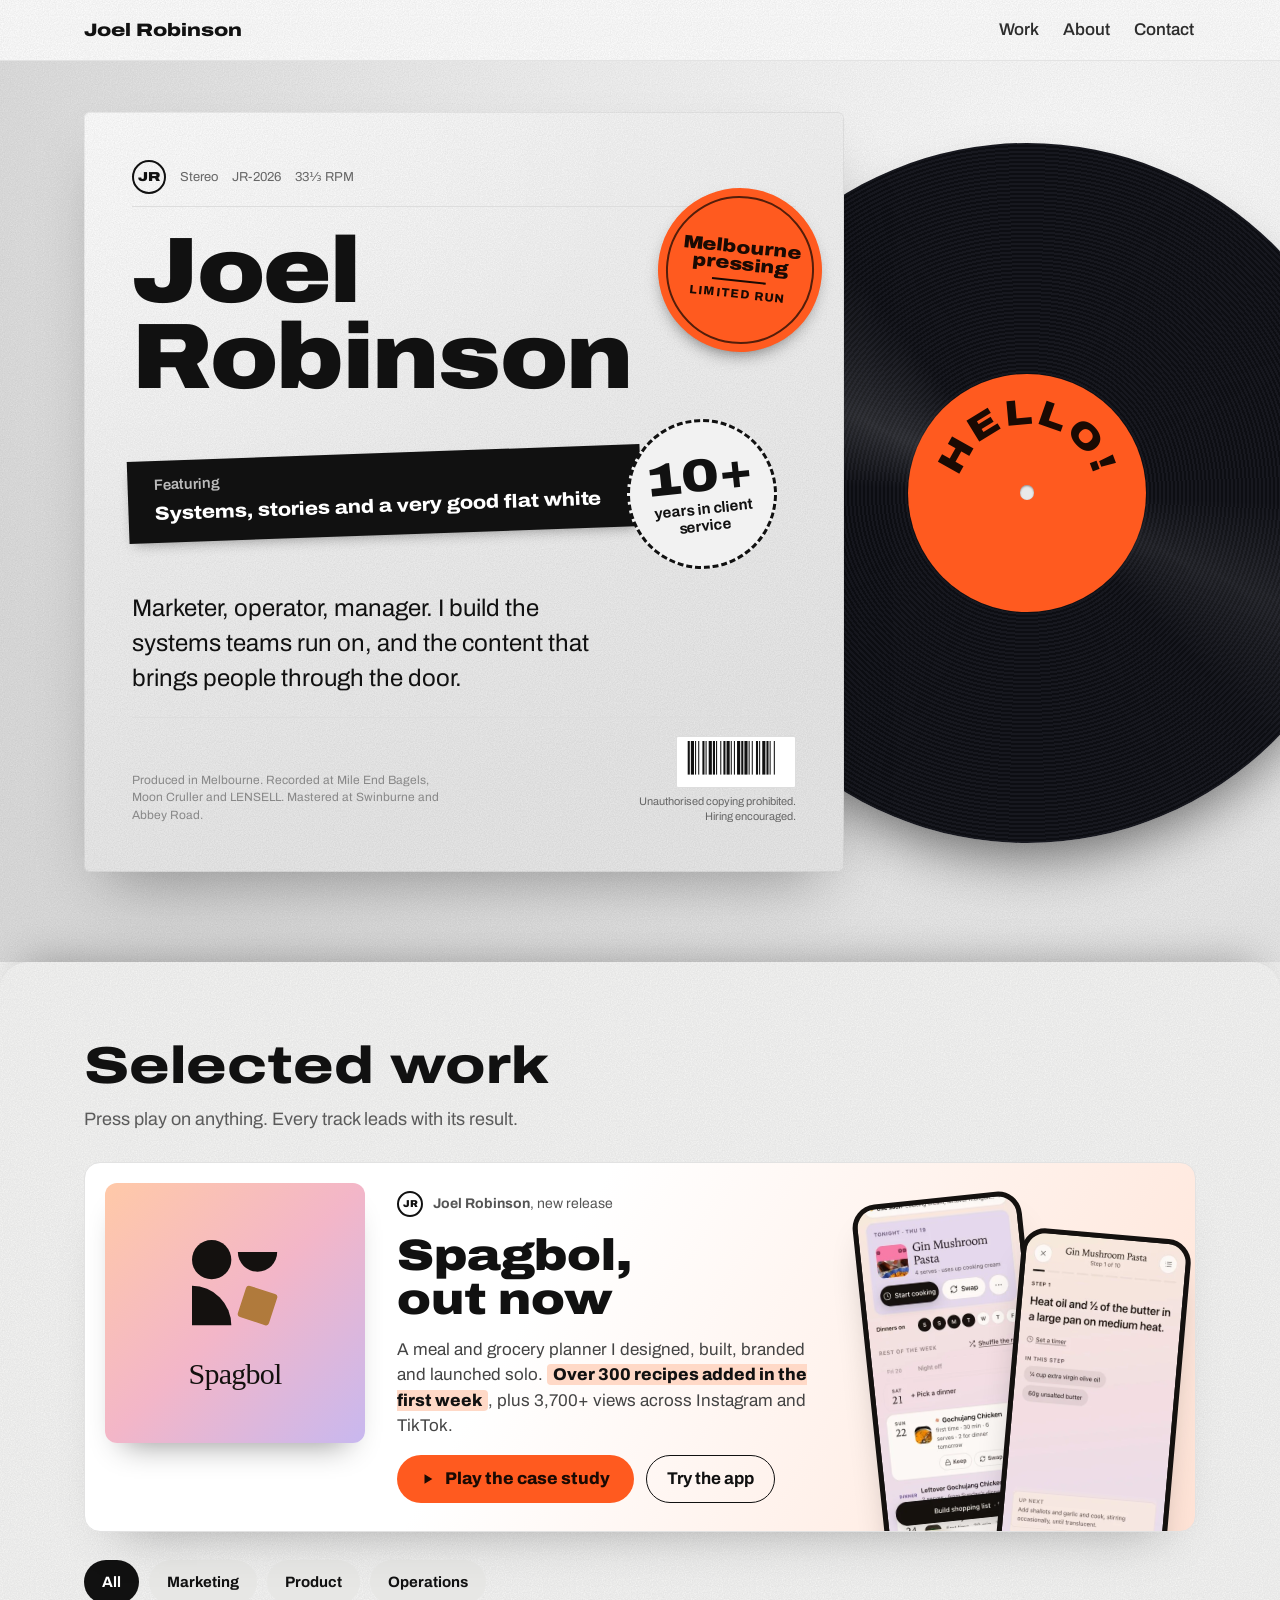
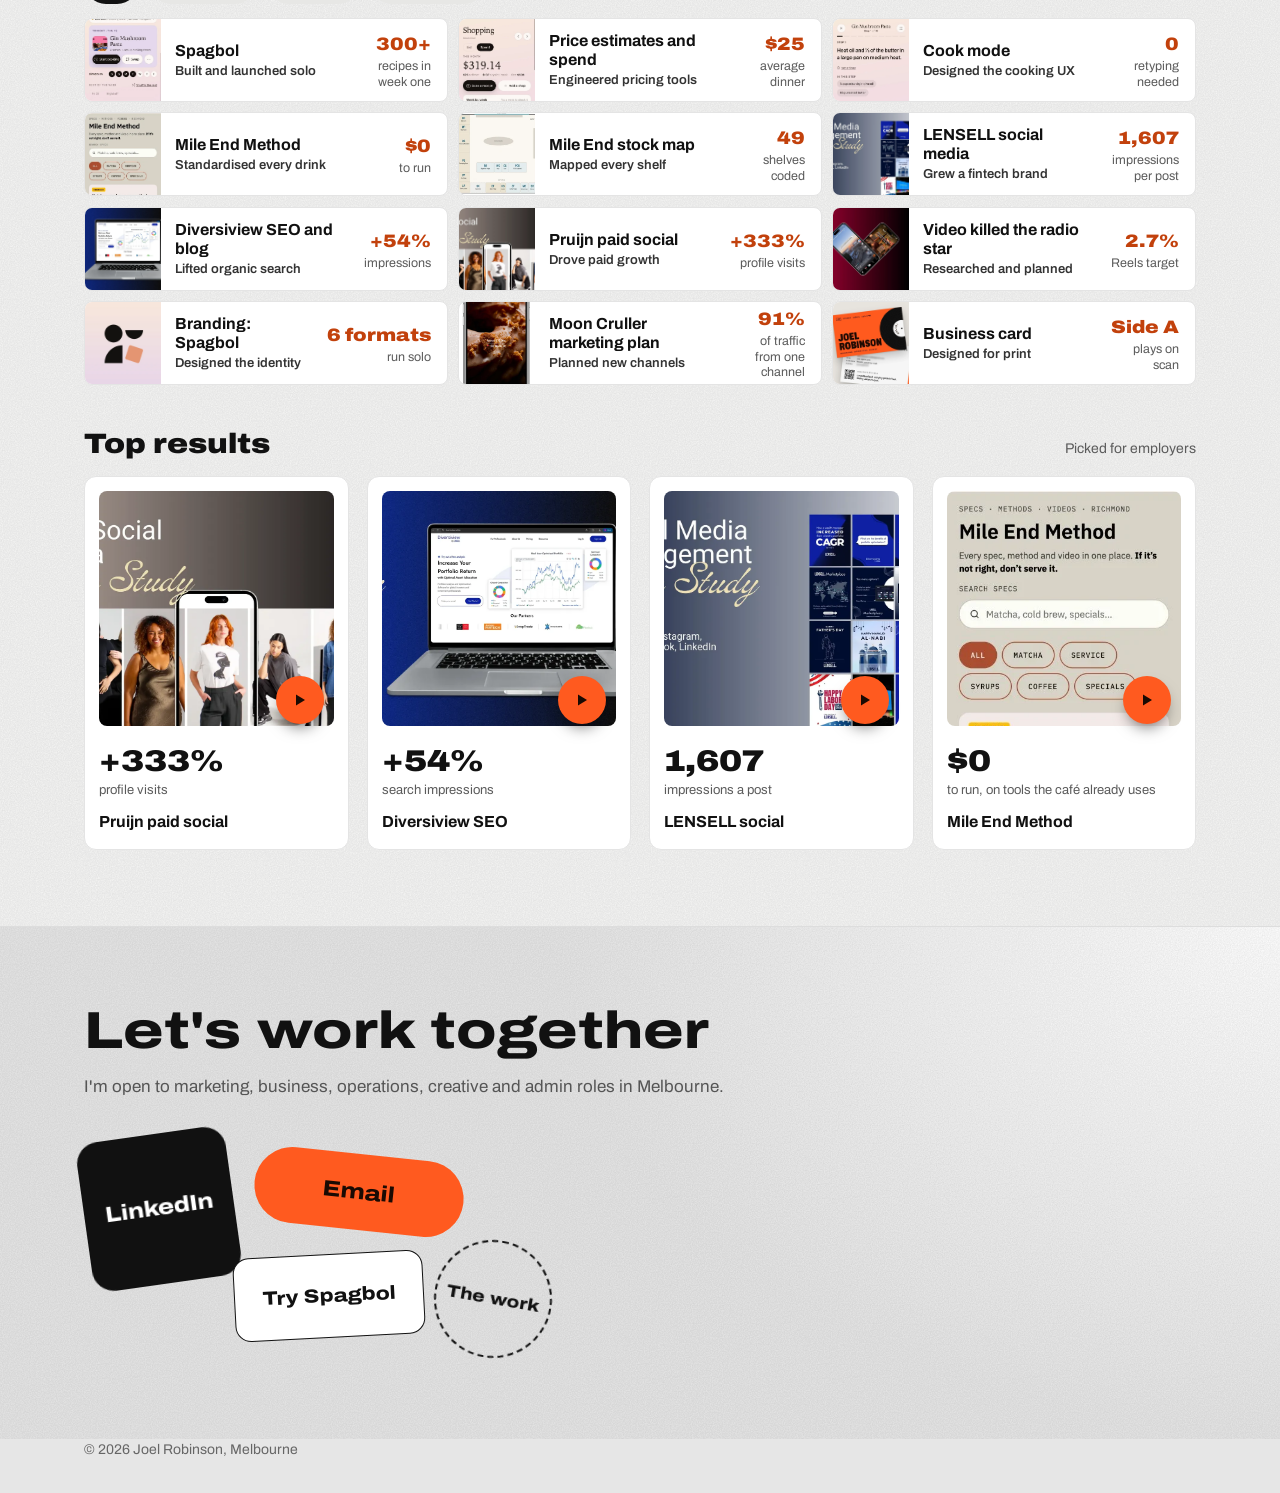
==== commit 9905a5e0: "Spotify tile layout back, reshaping by tile width; card shows hello@joel-digital.com Co-Authored-By:" ====
--- a/index.html
+++ b/index.html
@@ -22,7 +22,7 @@
 <link rel="preconnect" href="https://fonts.googleapis.com">
 <link rel="preconnect" href="https://fonts.gstatic.com" crossorigin>
 <link href="https://fonts.googleapis.com/css2?family=Archivo:wdth,wght@62..125,400..900&family=Gochi+Hand&display=swap" rel="stylesheet">
-<link rel="stylesheet" href="style.css?v=202611201404">
+<link rel="stylesheet" href="style.css?v=202611201410">
 
 </head>
 <body>
@@ -92,7 +92,7 @@
   <div class="sw-chips" role="group" aria-label="Filter projects by skill">
     <button type="button" aria-pressed="true" data-f="All">All</button><button type="button" aria-pressed="false" data-f="Marketing">Marketing</button><button type="button" aria-pressed="false" data-f="Product">Product</button><button type="button" aria-pressed="false" data-f="Operations">Operations</button>
   </div>
-  <div class="sw-tiles"><a class="sw-tile sw-dupe" href="#t-spagbol" data-open="t-spagbol" data-tags="Product Marketing"><img src="img/spag-plan.webp" alt="" style="object-position:top" loading="lazy"><span class="sw-tt"><b>Spagbol</b><span>Built and launched solo</span></span><span class="sw-tn"><b>300+</b><span>recipes in week one</span></span></a><a class="sw-tile" href="#t-spend" data-open="t-spend" data-tags="Product"><img src="img/spag-spend.webp" alt="" style="object-position:top" loading="lazy"><span class="sw-tt"><b>Price estimates and spend</b><span>Engineered pricing tools</span></span><span class="sw-tn"><b>$25</b><span>average dinner</span></span></a><a class="sw-tile" href="#t-cook" data-open="t-cook" data-tags="Product"><img src="img/spag-cook-step1.webp" alt="" style="object-position:top" loading="lazy"><span class="sw-tt"><b>Cook mode</b><span>Designed the cooking UX</span></span><span class="sw-tn"><b>0</b><span>retyping needed</span></span></a><a class="sw-tile" href="#t-method" data-open="t-method" data-tags="Operations Product"><img src="img/mem-home.webp" alt="" style="object-position:top" loading="lazy"><span class="sw-tt"><b>Mile End Method</b><span>Standardised every drink</span></span><span class="sw-tn"><b>$0</b><span>to run</span></span></a><a class="sw-tile" href="#t-stockmap" data-open="t-stockmap" data-tags="Operations"><img src="img/stockmap-tile.webp" alt="" loading="lazy"><span class="sw-tt"><b>Mile End stock map</b><span>Mapped every shelf</span></span><span class="sw-tn"><b>49</b><span>shelves coded</span></span></a><a class="sw-tile" href="#t-lensell" data-open="t-lensell" data-tags="Marketing"><img src="img/lensell-cover.webp" alt="" style="object-position:center" loading="lazy"><span class="sw-tt"><b>LENSELL social media</b><span>Grew a fintech brand</span></span><span class="sw-tn"><b>1,607</b><span>impressions per post</span></span></a><a class="sw-tile" href="#t-diversiview" data-open="t-diversiview" data-tags="Marketing"><img src="img/diversiview-cover.webp" alt="" style="object-position:right" loading="lazy"><span class="sw-tt"><b>Diversiview SEO and blog</b><span>Lifted organic search</span></span><span class="sw-tn"><b>+54%</b><span>impressions</span></span></a><a class="sw-tile" href="#t-pruijn" data-open="t-pruijn" data-tags="Marketing"><img src="img/pruijn-cover.webp" alt="" style="object-position:center" loading="lazy"><span class="sw-tt"><b>Pruijn paid social</b><span>Drove paid growth</span></span><span class="sw-tn"><b>+333%</b><span>profile visits</span></span></a><a class="sw-tile" href="#t-video" data-open="t-video" data-tags="Marketing"><img src="img/shortform-cover.webp" alt="" style="object-position:right" loading="lazy"><span class="sw-tt"><b>Video killed the radio star</b><span>Researched and planned</span></span><span class="sw-tn"><b>2.7%</b><span>Reels target</span></span></a><a class="sw-tile" href="#t-brand" data-open="t-brand" data-tags="Marketing"><img src="img/spagbol-brand-tile.webp" alt="" loading="lazy"><span class="sw-tt"><b>Branding: Spagbol</b><span>Designed the identity</span></span><span class="sw-tn"><b>6 formats</b><span>run solo</span></span></a><a class="sw-tile" href="#t-moon" data-open="t-moon" data-tags="Marketing"><img src="img/moon-tiktok.webp" alt="" style="object-position:center" loading="lazy"><span class="sw-tt"><b>Moon Cruller marketing plan</b><span>Planned new channels</span></span><span class="sw-tn"><b>91%</b><span>of traffic from one channel</span></span></a><a class="sw-tile" href="#t-card" data-open="t-card" data-tags="Marketing"><img src="img/bizcard-tile.webp?v=2" alt="" loading="lazy"><span class="sw-tt"><b>Business card</b><span>Designed for print</span></span><span class="sw-tn"><b>Side A</b><span>plays on scan</span></span></a></div>
+  <div class="sw-tiles"><a class="sw-tile sw-dupe" href="#t-spagbol" data-open="t-spagbol" data-tags="Product Marketing"><img src="img/spag-plan.webp" alt="" style="object-position:top" loading="lazy"><span class="sw-tt"><b>Spagbol</b><span>Built and launched solo</span></span><span class="sw-tn"><b>300+</b><span>recipes in week one</span></span></a><a class="sw-tile" href="#t-spend" data-open="t-spend" data-tags="Product"><img src="img/spag-spend.webp" alt="" style="object-position:top" loading="lazy"><span class="sw-tt"><b>Price estimates and spend</b><span>Engineered pricing tools</span></span><span class="sw-tn"><b>$25</b><span>average dinner</span></span></a><a class="sw-tile" href="#t-cook" data-open="t-cook" data-tags="Product"><img src="img/spag-cook-step1.webp" alt="" style="object-position:top" loading="lazy"><span class="sw-tt"><b>Cook mode</b><span>Designed the cooking UX</span></span><span class="sw-tn"><b>0</b><span>retyping needed</span></span></a><a class="sw-tile" href="#t-method" data-open="t-method" data-tags="Operations Product"><img src="img/mem-home.webp" alt="" style="object-position:top" loading="lazy"><span class="sw-tt"><b>Mile End Method</b><span>Standardised every drink</span></span><span class="sw-tn"><b>$0</b><span>to run</span></span></a><a class="sw-tile" href="#t-stockmap" data-open="t-stockmap" data-tags="Operations"><img src="img/stockmap-tile.webp" alt="" loading="lazy"><span class="sw-tt"><b>Mile End stock map</b><span>Mapped every shelf</span></span><span class="sw-tn"><b>49</b><span>shelves coded</span></span></a><a class="sw-tile" href="#t-lensell" data-open="t-lensell" data-tags="Marketing"><img src="img/lensell-cover.webp" alt="" style="object-position:center" loading="lazy"><span class="sw-tt"><b>LENSELL social media</b><span>Grew a fintech brand</span></span><span class="sw-tn"><b>1,607</b><span>impressions per post</span></span></a><a class="sw-tile" href="#t-diversiview" data-open="t-diversiview" data-tags="Marketing"><img src="img/diversiview-cover.webp" alt="" style="object-position:right" loading="lazy"><span class="sw-tt"><b>Diversiview SEO and blog</b><span>Lifted organic search</span></span><span class="sw-tn"><b>+54%</b><span>impressions</span></span></a><a class="sw-tile" href="#t-pruijn" data-open="t-pruijn" data-tags="Marketing"><img src="img/pruijn-cover.webp" alt="" style="object-position:center" loading="lazy"><span class="sw-tt"><b>Pruijn paid social</b><span>Drove paid growth</span></span><span class="sw-tn"><b>+333%</b><span>profile visits</span></span></a><a class="sw-tile" href="#t-video" data-open="t-video" data-tags="Marketing"><img src="img/shortform-cover.webp" alt="" style="object-position:right" loading="lazy"><span class="sw-tt"><b>Video killed the radio star</b><span>Researched and planned</span></span><span class="sw-tn"><b>2.7%</b><span>Reels target</span></span></a><a class="sw-tile" href="#t-brand" data-open="t-brand" data-tags="Marketing"><img src="img/spagbol-brand-tile.webp" alt="" loading="lazy"><span class="sw-tt"><b>Branding: Spagbol</b><span>Designed the identity</span></span><span class="sw-tn"><b>6 formats</b><span>run solo</span></span></a><a class="sw-tile" href="#t-moon" data-open="t-moon" data-tags="Marketing"><img src="img/moon-tiktok.webp" alt="" style="object-position:center" loading="lazy"><span class="sw-tt"><b>Moon Cruller marketing plan</b><span>Planned new channels</span></span><span class="sw-tn"><b>91%</b><span>of traffic from one channel</span></span></a><a class="sw-tile" href="#t-card" data-open="t-card" data-tags="Marketing"><img src="img/bizcard-tile.webp?v=3" alt="" loading="lazy"><span class="sw-tt"><b>Business card</b><span>Designed for print</span></span><span class="sw-tn"><b>Side A</b><span>plays on scan</span></span></a></div>
 
   <div class="sw-tophead"><h3>Top results</h3><span>Picked for employers</span></div>
   <div class="sw-tops"><a class="sw-top" href="#t-pruijn" data-open="t-pruijn"><span class="sw-cov"><img src="img/pruijn-cover.webp" alt="Pruijn case study cover" style="object-position:center" loading="lazy"><span class="sw-play" aria-hidden="true"><svg viewBox="0 0 16 16"><path d="M4 2.5v11l9-5.5z"/></svg></span></span><b class="sw-big">+333%</b><span class="sw-bl">profile visits</span><b class="sw-tl">Pruijn paid social</b></a><a class="sw-top" href="#t-diversiview" data-open="t-diversiview"><span class="sw-cov"><img src="img/diversiview-cover.webp" alt="Diversiview case study cover" style="object-position:right" loading="lazy"><span class="sw-play" aria-hidden="true"><svg viewBox="0 0 16 16"><path d="M4 2.5v11l9-5.5z"/></svg></span></span><b class="sw-big">+54%</b><span class="sw-bl">search impressions</span><b class="sw-tl">Diversiview SEO</b></a><a class="sw-top" href="#t-lensell" data-open="t-lensell"><span class="sw-cov"><img src="img/lensell-cover.webp" alt="LENSELL case study cover" style="object-position:center" loading="lazy"><span class="sw-play" aria-hidden="true"><svg viewBox="0 0 16 16"><path d="M4 2.5v11l9-5.5z"/></svg></span></span><b class="sw-big">1,607</b><span class="sw-bl">impressions a post</span><b class="sw-tl">LENSELL social</b></a><a class="sw-top" href="#t-method" data-open="t-method"><span class="sw-cov"><img src="img/mem-home.webp" alt="Mile End Method app home" style="object-position:top" loading="lazy"><span class="sw-play" aria-hidden="true"><svg viewBox="0 0 16 16"><path d="M4 2.5v11l9-5.5z"/></svg></span></span><b class="sw-big">$0</b><span class="sw-bl">to run, on tools the café already uses</span><b class="sw-tl">Mile End Method</b></a></div>
@@ -397,7 +397,7 @@
       <details id="t-card">
         <summary><span class="play" aria-hidden="true"><i></i></span><span class="no">B7</span><h3>Business card: Side A, Side B</h3><span class="genre">Print</span><span class="tog" aria-hidden="true">+</span><span class="one">A two-sided card that takes my portfolio's record-sleeve look into print, with a QR code that plays Side A: this site</span></summary>
         <div class="body">
-          <img class="cover" src="img/bizcard-cover.webp?v=2" alt="Both sides of the business card: an orange sleeve with a black record reading HELLO!, and a light back with contact details and a QR code" loading="lazy" width="1600" height="900">
+          <img class="cover" src="img/bizcard-cover.webp?v=3" alt="Both sides of the business card: an orange sleeve with a black record reading HELLO!, and a light back with contact details and a QR code" loading="lazy" width="1600" height="900">
           <ul class="tags"><li>Brand</li><li>Print design</li><li>Copywriting</li></ul>
           <p>I needed a card to hand over when applying for marketing, operations and client-facing roles. It had to feel like the same release as this site, styled as a record sleeve, and get people from the card to my work in one step.</p>
           <h4>What I did</h4>
--- a/style.css
+++ b/style.css
@@ -676,29 +676,28 @@
 .sw-phones .sw-ph img.on{transform:none;z-index:2}
 .sw-phones .sw-ph img.out{transform:translateX(-35%);z-index:1;transition:transform .7s cubic-bezier(.65,0,.35,1)}
 
-/* work tiles: reflow by tile width, not page width */
-.sw-tile{display:grid;grid-template-columns:76px minmax(0,1fr) auto;grid-template-rows:1fr;align-items:center;column-gap:14px;container-type:inline-size}
-.sw-tile img{grid-column:1;grid-row:1/-1;align-self:stretch;width:76px;height:100%;min-height:76px}
-.sw-tt{grid-column:2;grid-row:1;padding-block:12px}
-.sw-tn{grid-column:3;grid-row:1;max-width:none;min-width:0}
+/* work tiles: Spotify rows that reshape by tile width */
+.sw-tiles{grid-template-columns:repeat(auto-fill,minmax(min(360px,100%),1fr))}
+.sw-tile{display:grid;grid-template-columns:76px minmax(0,1fr) auto;align-items:center;column-gap:14px;min-height:84px;container-type:inline-size}
+.sw-tile img{grid-column:1;grid-row:1/-1;align-self:stretch;width:76px;height:auto;min-height:0;contain:size}
+.sw-tt{grid-column:2;padding-block:12px}
+.sw-tt b{font-size:16px;-webkit-line-clamp:2}
+.sw-tt span{font-size:13px;line-height:1.3}
+.sw-tn{grid-column:3;max-width:none;padding:0 16px 0 4px;text-align:right}
 .sw-tn b{white-space:nowrap}
-.sw-tn span{white-space:nowrap}
-@container (max-width:470px){
+.sw-tn span{display:block;max-width:10.5ch;margin-left:auto;font-size:12.5px;line-height:1.25}
+/* a tile too narrow for three columns: stat drops under the subtitle */
+@container (max-width:339px){
   .sw-tt{grid-column:2/4;padding:12px 14px 0 0}
-  .sw-tn{grid-column:2/4;grid-row:2;align-self:start;text-align:left;padding:4px 14px 12px 0;display:flex;align-items:baseline;gap:6px;flex-wrap:wrap}
-  .sw-tn b{display:inline;font-size:17px}
-  .sw-tn span{display:inline;white-space:normal}
+  .sw-tn{grid-column:2/4;grid-row:2;text-align:left;padding:2px 14px 12px 0;display:flex;align-items:baseline;gap:6px}
+  .sw-tn span{max-width:none;margin:0}
 }
 @media(max-width:600px){
-  .sw-tile{grid-template-columns:60px minmax(0,1fr);column-gap:10px}
-  .sw-tile img{width:60px;min-height:60px}
+  .sw-tiles{grid-template-columns:repeat(2,minmax(0,1fr))}
+  .sw-tile{grid-template-columns:60px minmax(0,1fr);column-gap:10px;min-height:60px}
+  .sw-tile img{width:60px}
   .sw-tt{grid-column:2;padding:8px 8px 8px 0}
   .sw-tt b{font-size:13px;-webkit-line-clamp:3}
   .sw-tn{display:none}
 }
-.sw-tile img{height:0;min-height:100%}
-@media(max-width:600px){.sw-tile img{min-height:100%}.sw-tile{min-height:60px}}
-.sw-tile{grid-template-rows:auto auto;align-content:center}
-.sw-tile img{contain:size;height:auto;min-height:0;align-self:stretch}
-.sw-tt{align-self:end}
-@container (min-width:471px){.sw-tt{grid-row:1/-1;align-self:center}.sw-tn{grid-row:1/-1}}
+@container (min-width:460px){.sw-tn span{max-width:18ch}}
